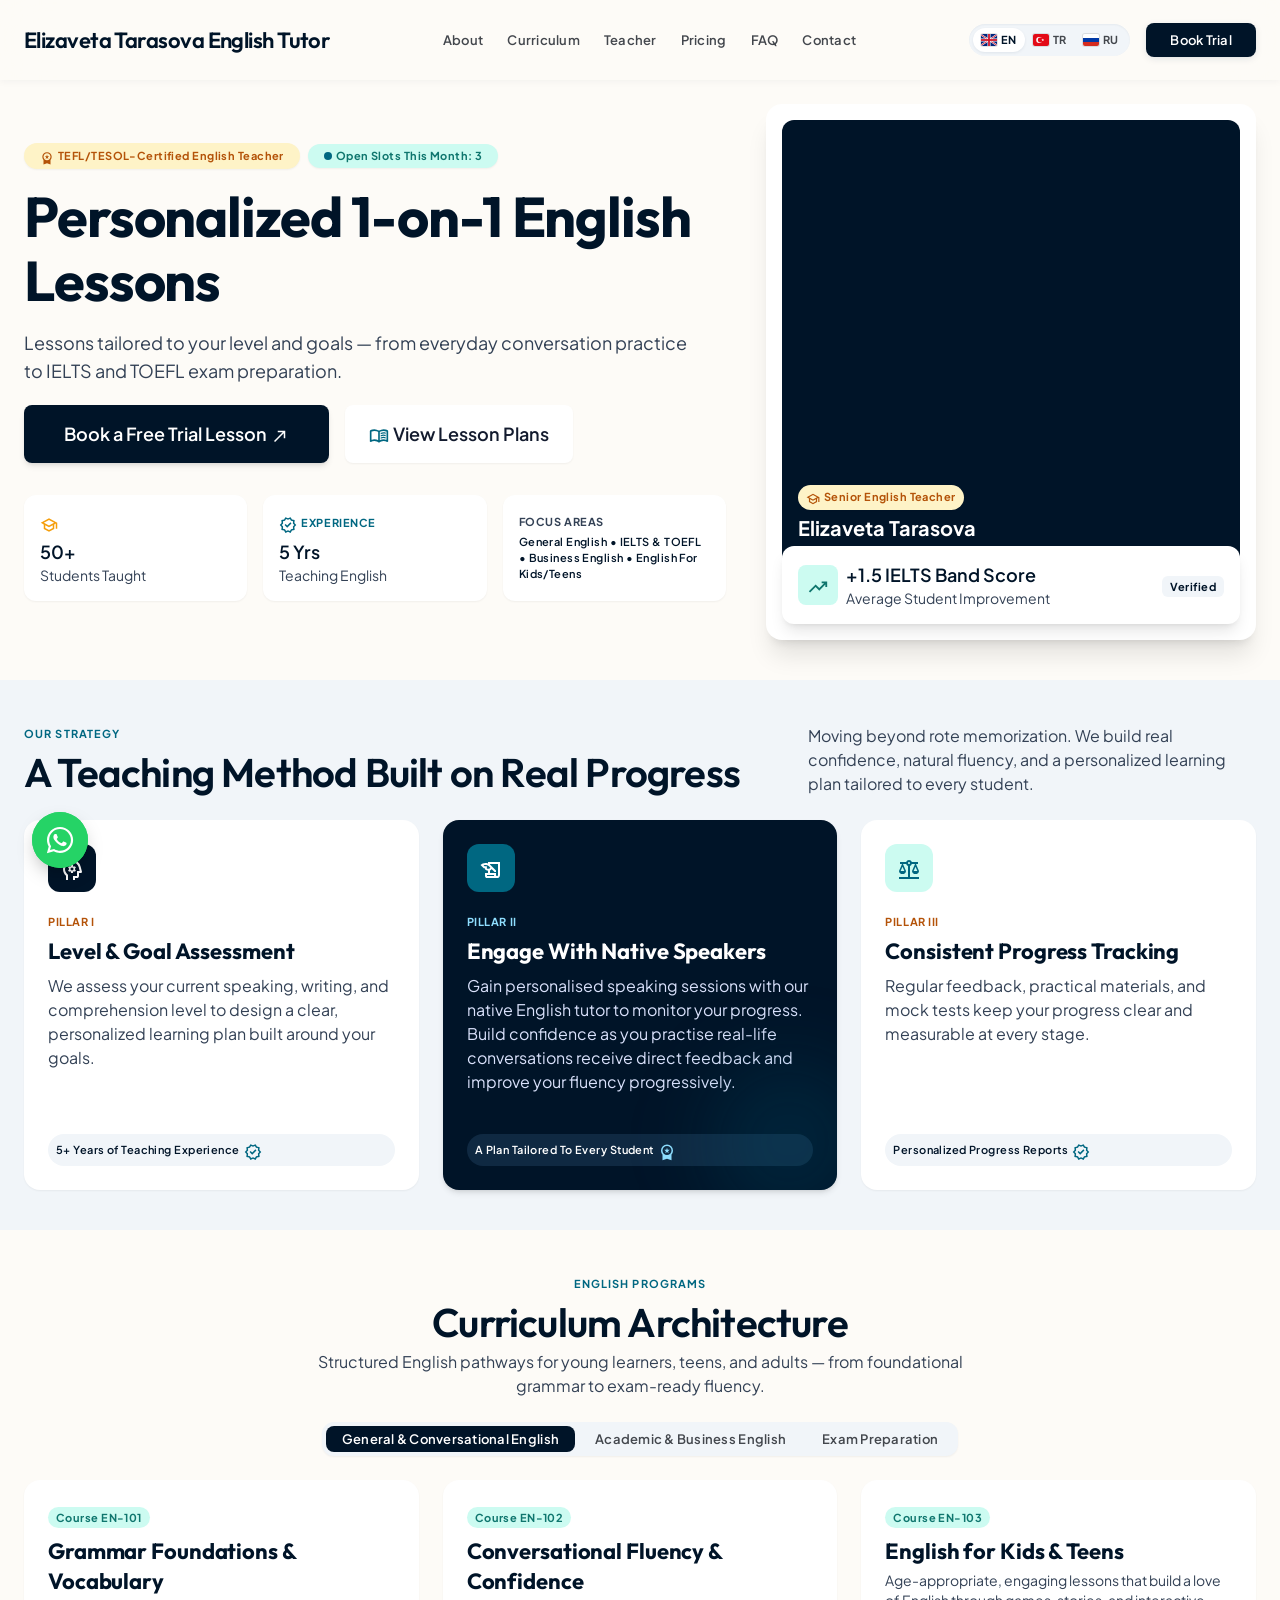
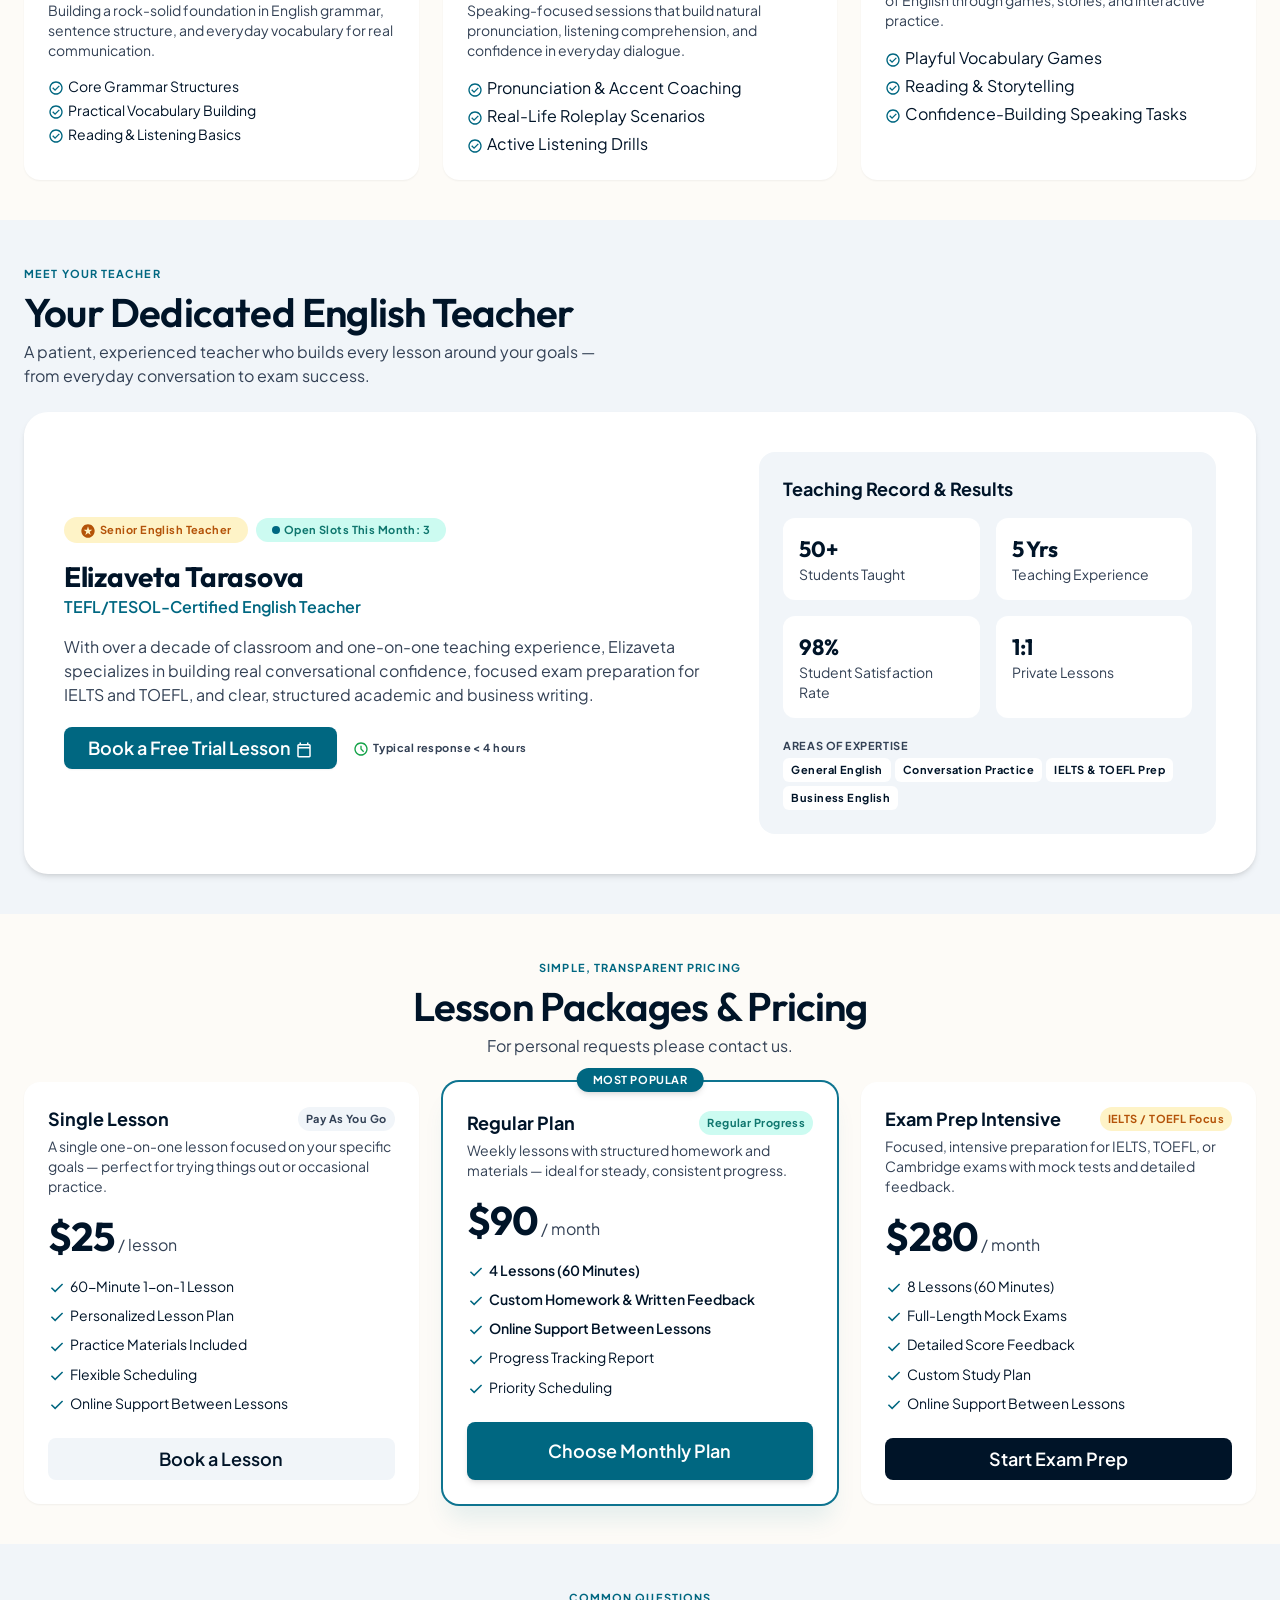
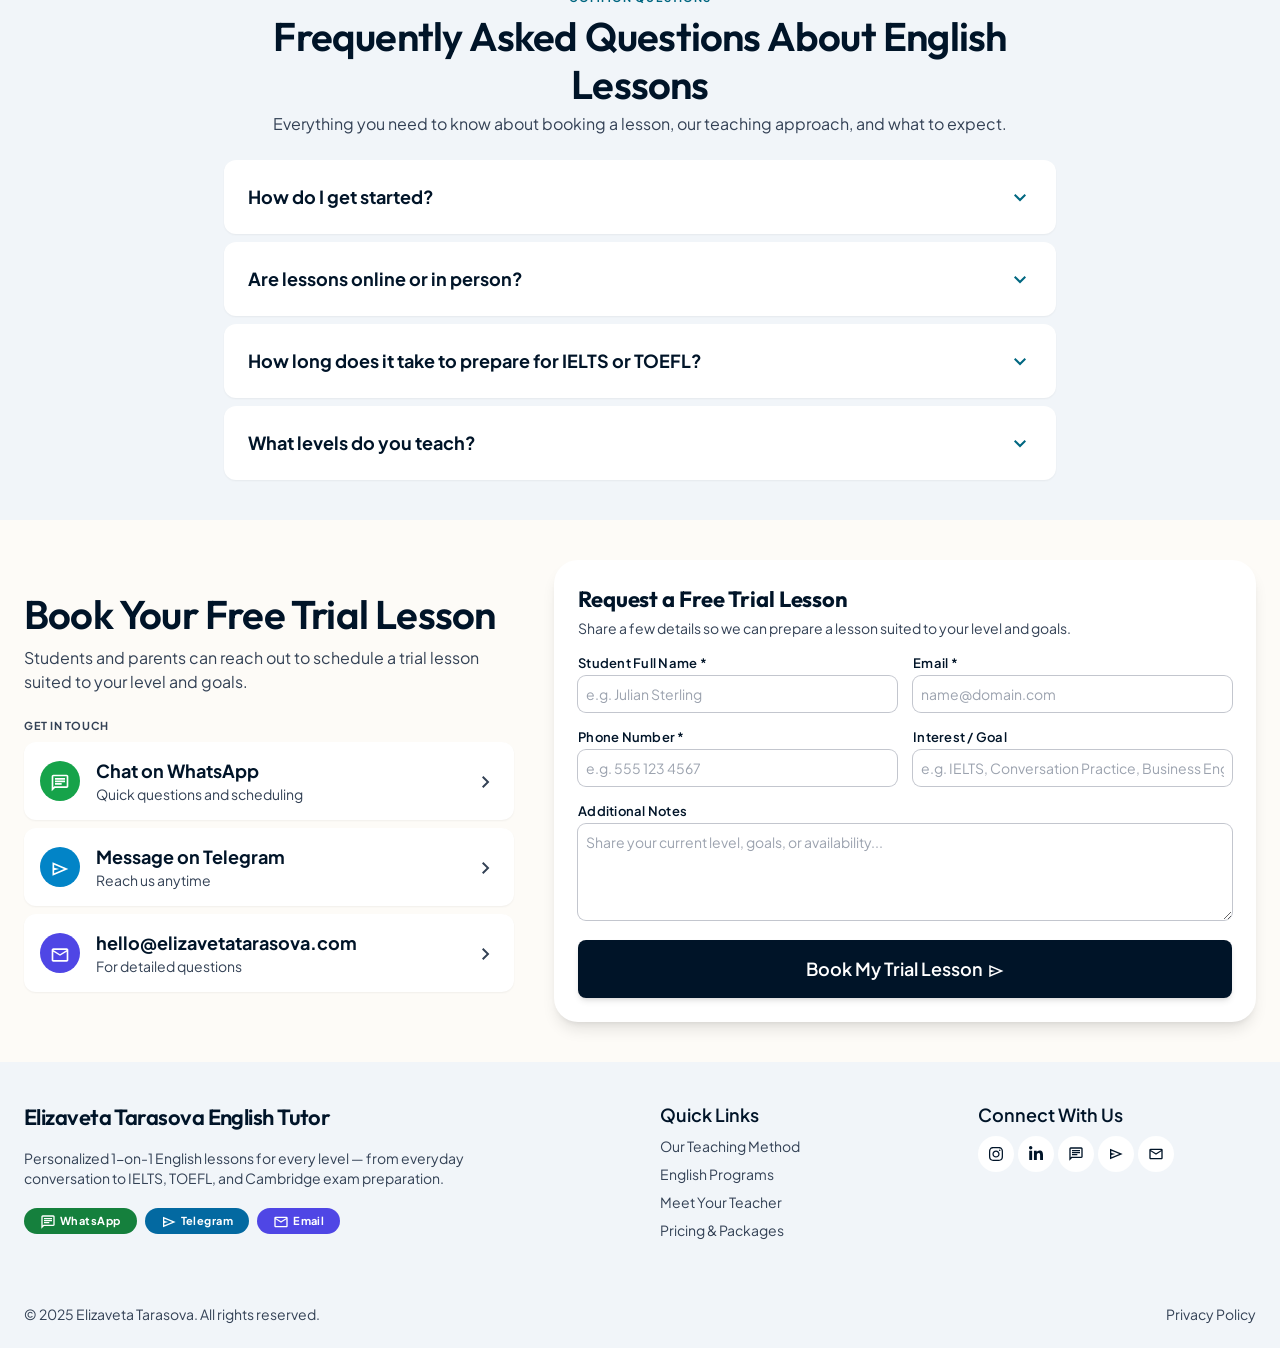
==== index.html @ 1736e738 "update version" ====
<!DOCTYPE html>
<html class="scroll-smooth" lang="en"><head><meta charset="utf-8"/><meta http-equiv="Content-Security-Policy" content="default-src 'self'; script-src 'self'; style-src 'self'; img-src 'self'; font-src 'self'; connect-src 'self' https://formspree.io; form-action 'self' https://formspree.io; base-uri 'self'; object-src 'none';"/><meta content="width=device-width, initial-scale=1.0, viewport-fit=cover" name="viewport"/><title>Elizaveta Tarasova | 1-on-1 English Tutoring, IELTS &amp; TOEFL Prep</title><meta name="description" content="Personalized English tutoring for every level with Elizaveta Tarasova: conversational fluency, academic &amp; business English, and exam preparation for IELTS, TOEFL &amp; Cambridge. Book a free trial lesson today."/><meta name="robots" content="index, follow"/><meta name="theme-color" content="#001428"/><link rel="canonical" href="https://www.elizavetatarasova.com/"/><meta property="og:type" content="website"/><meta property="og:site_name" content="Elizaveta Tarasova"/><meta property="og:title" content="Elizaveta Tarasova | 1-on-1 English Tutoring, IELTS &amp; TOEFL Prep"/><meta property="og:description" content="Personalized English tutoring for every level with Elizaveta Tarasova: conversational fluency, academic &amp; business English, and exam preparation for IELTS, TOEFL &amp; Cambridge."/><meta property="og:image" content="https://www.elizavetatarasova.com/assets/og/og-image.png"/><meta property="og:image:width" content="1200"/><meta property="og:image:height" content="630"/><meta property="og:image:alt" content="Elizaveta Tarasova — personalized 1-on-1 English tutoring and exam preparation"/><meta property="og:url" content="https://www.elizavetatarasova.com/"/><meta property="og:locale" content="en_US"/><meta property="og:locale:alternate" content="tr_TR"/><meta property="og:locale:alternate" content="ru_RU"/><meta name="twitter:card" content="summary_large_image"/><meta name="twitter:title" content="Elizaveta Tarasova | 1-on-1 English Tutoring, IELTS &amp; TOEFL Prep"/><meta name="twitter:description" content="Personalized English tutoring for every level with Elizaveta Tarasova: conversational fluency, academic &amp; business English, and exam preparation for IELTS, TOEFL &amp; Cambridge."/><meta name="twitter:image" content="https://www.elizavetatarasova.com/assets/og/og-image.png"/><link rel="icon" href="assets/favicon/favicon.svg" type="image/svg+xml"/><link rel="icon" href="assets/favicon/favicon.ico" sizes="any"/><link rel="apple-touch-icon" href="assets/favicon/apple-touch-icon.png"/><link rel="stylesheet" href="assets/css/fonts.css"/><link rel="stylesheet" href="assets/css/tailwind.css"/><link rel="stylesheet" href="assets/css/site.css?v=20260917a"/>
<script src="content-data.js?v=20260920a"></script>
<script src="site-i18n.js?v=20260920a"></script>
<script src="assets/js/site.js?v=20260920a" defer></script>
<script type="application/ld+json">
{
  "@context": "https://schema.org",
  "@type": "EducationalOrganization",
  "name": "Elizaveta Tarasova",
  "description": "Personalized 1-on-1 English tutoring for every level: conversational fluency, academic & business English, and exam preparation for IELTS, TOEFL & Cambridge with a dedicated, experienced English teacher.",
  "url": "https://www.elizavetatarasova.com/",
  "logo": "https://www.elizavetatarasova.com/assets/favicon/apple-touch-icon.png",
  "image": "https://www.elizavetatarasova.com/assets/og/og-image.png",
  "email": "hello@elizavetatarasova.com",
  "areaServed": "Worldwide",
  "availableLanguage": ["English", "Turkish", "Russian"],
  "sameAs": []
}
</script>
</head><body class="bg-canvas-parchment text-on-surface antialiased font-body-md text-body-md overflow-x-hidden"><header class="fixed top-0 inset-x-0 z-50 bg-canvas-parchment/90 backdrop-blur-xl shadow-[0_1px_8px_rgba(15,41,66,0.05)]"><div class="h-20 max-w-[1280px] mx-auto px-margin flex items-center justify-between gap-space-sm"><div class="flex items-center gap-space-sm min-w-0"><span class="font-headline-sm text-primary tracking-tight truncate header-logo-text" data-i18n="header.logo">Elizaveta Tarasova</span></div><nav class="hidden xl:flex items-center gap-space-md shrink-0" data-active-classes="bg-primary-container text-on-primary-container font-title-md text-title-md rounded-lg"><a class="font-label-md text-label-md text-on-surface-variant hover:text-on-surface transition-colors py-space-xs px-space-xs whitespace-nowrap" data-path="about" href="#about" data-i18n="header.nav.about" title="Learn about our teaching philosophy" data-i18n-title="linkTitles.navAbout">About</a><a class="font-label-md text-label-md text-on-surface-variant hover:text-on-surface transition-colors py-space-xs px-space-xs whitespace-nowrap" data-path="curriculum" href="#curriculum" data-i18n="header.nav.curriculum" title="Explore our English program tracks" data-i18n-title="linkTitles.navCurriculum">Curriculum</a><a class="font-label-md text-label-md text-on-surface-variant hover:text-on-surface transition-colors py-space-xs px-space-xs whitespace-nowrap" data-path="mentorship" href="#mentorship" data-i18n="header.nav.mentorship" title="Meet your English teacher" data-i18n-title="linkTitles.navMentorship">Teacher</a><a class="font-label-md text-label-md text-on-surface-variant hover:text-on-surface transition-colors py-space-xs px-space-xs whitespace-nowrap" data-path="pricing" href="#pricing" data-i18n="header.nav.pricing" title="View lesson pricing and packages" data-i18n-title="linkTitles.navPricing">Pricing</a><a class="font-label-md text-label-md text-on-surface-variant hover:text-on-surface transition-colors py-space-xs px-space-xs whitespace-nowrap" data-path="faq" href="#faq" data-i18n="header.nav.faq" title="Read frequently asked questions" data-i18n-title="linkTitles.navFaq">FAQ</a><a class="font-label-md text-label-md text-on-surface-variant hover:text-on-surface transition-colors py-space-xs px-space-xs whitespace-nowrap" data-path="contact" href="#contact" data-i18n="header.nav.contact" title="Get in touch and book a trial lesson" data-i18n-title="linkTitles.navContact">Contact</a></nav><div class="flex items-center gap-space-sm md:gap-space-md shrink-0"><div class="hidden sm:inline-flex items-center bg-surface-subtle p-space-xs rounded-full shadow-[inset_0_1px_2px_rgba(15,41,66,0.05)]" id="lang-pill-desktop"><button class="lang-switch-btn inline-flex items-center gap-1 px-space-sm py-space-xs rounded-full font-label-sm text-label-sm transition-colors" data-lang="en" type="button"><span aria-hidden="true" class="inline-flex w-4 h-3 rounded-[2px] overflow-hidden ring-1 ring-black/10 shrink-0"><svg viewBox="0 0 60 40" xmlns="http://www.w3.org/2000/svg" width="100%" height="100%" preserveAspectRatio="xMidYMid slice"><rect width="60" height="40" fill="#00247d"/><g stroke="#fff" stroke-width="6"><line x1="0" y1="0" x2="60" y2="40"/><line x1="60" y1="0" x2="0" y2="40"/></g><g stroke="#cf142b" stroke-width="3"><line x1="0" y1="0" x2="60" y2="40"/><line x1="60" y1="0" x2="0" y2="40"/></g><rect x="25" width="10" height="40" fill="#fff"/><rect y="15" width="60" height="10" fill="#fff"/><rect x="27" width="6" height="40" fill="#cf142b"/><rect y="17" width="60" height="6" fill="#cf142b"/></svg></span>EN</button><button class="lang-switch-btn inline-flex items-center gap-1 px-space-sm py-space-xs rounded-full font-label-sm text-label-sm transition-colors" data-lang="tr" type="button"><span aria-hidden="true" class="inline-flex w-4 h-3 rounded-[2px] overflow-hidden ring-1 ring-black/10 shrink-0"><svg viewBox="0 0 60 40" xmlns="http://www.w3.org/2000/svg" width="100%" height="100%" preserveAspectRatio="xMidYMid slice"><rect width="60" height="40" fill="#E30A17"/><circle cx="24" cy="20" r="10" fill="#fff"/><circle cx="27.2" cy="20" r="8" fill="#E30A17"/><polygon points="36,15 37.176,18.382 40.755,18.455 37.902,20.618 38.939,24.045 36,22 33.061,24.045 34.098,20.618 31.245,18.455 34.824,18.382" fill="#fff"/></svg></span>TR</button><button class="lang-switch-btn inline-flex items-center gap-1 px-space-sm py-space-xs rounded-full font-label-sm text-label-sm transition-colors" data-lang="ru" type="button"><span aria-hidden="true" class="inline-flex w-4 h-3 rounded-[2px] overflow-hidden ring-1 ring-black/10 shrink-0"><svg viewBox="0 0 60 40" xmlns="http://www.w3.org/2000/svg" width="100%" height="100%" preserveAspectRatio="xMidYMid slice"><rect width="60" height="13.33" y="0" fill="#fff"/><rect width="60" height="13.33" y="13.33" fill="#0039A6"/><rect width="60" height="13.34" y="26.66" fill="#D52B1E"/></svg></span>RU</button></div><a class="hidden md:inline-flex items-center justify-center bg-primary text-on-primary hover:bg-primary-container hover:text-on-primary font-label-md text-label-md px-space-lg py-space-sm rounded-lg transition-all shadow-[0_2px_8px_-2px_rgba(15,41,66,0.18)] whitespace-nowrap" href="#contact" data-i18n="header.bookTrial" title="Book a free trial lesson" data-i18n-title="linkTitles.bookTrial">Book Trial</a><button aria-label="Open Navigation Menu" class="xl:hidden flex items-center justify-center w-10 h-10 rounded-lg bg-surface-subtle text-primary hover:bg-surface-container-high hover:text-on-surface transition-colors shrink-0" id="mobile-menu-trigger" type="button"><span><svg fill="currentColor" class="icon-inline" xmlns="http://www.w3.org/2000/svg" height="24" viewBox="0 -960 960 960" width="24"><path d="M120-240v-80h720v80H120Zm0-200v-80h720v80H120Zm0-200v-80h720v80H120Z"/></svg></span></button></div></div></header><div class="fixed inset-0 z-50 hidden bg-primary-container/40 backdrop-blur-md transition-opacity" id="mobile-drawer"><div class="fixed top-0 right-0 h-full w-80 max-w-[85vw] bg-surface-card p-space-lg flex flex-col justify-between shadow-[0_24px_48px_-12px_rgba(15,41,66,0.25)] overflow-y-auto"><div class="flex flex-col gap-space-lg"><div class="flex items-center justify-between pb-space-md gap-space-sm"><div class="flex items-center gap-space-xs min-w-0"><span class="font-title-md text-primary truncate drawer-logo-text" data-i18n="header.logo">Elizaveta Tarasova</span></div><button aria-label="Close Menu" class="p-space-xs rounded-lg text-on-surface-variant hover:bg-surface-subtle hover:text-on-surface shrink-0" id="mobile-menu-close" type="button"><span><svg fill="currentColor" class="icon-inline" xmlns="http://www.w3.org/2000/svg" height="24" viewBox="0 -960 960 960" width="24"><path d="m256-200-56-56 224-224-224-224 56-56 224 224 224-224 56 56-224 224 224 224-56 56-224-224-224 224Z"/></svg></span></button></div><div class="flex items-center justify-center bg-surface-subtle p-space-xs rounded-full gap-space-xs" id="lang-pill-mobile"><button class="lang-switch-btn flex-1 inline-flex items-center justify-center gap-1 py-space-xs rounded-full font-label-sm text-label-sm text-center transition-colors" data-lang="en" type="button">English</button><button class="lang-switch-btn flex-1 inline-flex items-center justify-center gap-1 py-space-xs rounded-full font-label-sm text-label-sm text-center transition-colors" data-lang="tr" type="button">Türkçe</button><button class="lang-switch-btn flex-1 inline-flex items-center justify-center gap-1 py-space-xs rounded-full font-label-sm text-label-sm text-center transition-colors" data-lang="ru" type="button">Русский</button></div><nav class="flex flex-col gap-space-xs mt-space-md" data-active-classes="bg-primary-container text-on-primary-container font-title-md text-title-md rounded-lg"><a class="font-label-md text-label-md text-on-surface-variant hover:bg-surface-subtle hover:text-on-surface px-space-md py-space-sm rounded-lg transition-colors" data-path="about" href="#about" data-i18n="header.nav.about" title="Learn about our teaching philosophy" data-i18n-title="linkTitles.navAbout">About</a><a class="font-label-md text-label-md text-on-surface-variant hover:bg-surface-subtle hover:text-on-surface px-space-md py-space-sm rounded-lg transition-colors" data-path="curriculum" href="#curriculum" data-i18n="header.nav.curriculum" title="Explore our English program tracks" data-i18n-title="linkTitles.navCurriculum">Curriculum</a><a class="font-label-md text-label-md text-on-surface-variant hover:bg-surface-subtle hover:text-on-surface px-space-md py-space-sm rounded-lg transition-colors" data-path="mentorship" href="#mentorship" data-i18n="header.nav.mentorship" title="Meet your English teacher" data-i18n-title="linkTitles.navMentorship">Teacher</a><a class="font-label-md text-label-md text-on-surface-variant hover:bg-surface-subtle hover:text-on-surface px-space-md py-space-sm rounded-lg transition-colors" data-path="pricing" href="#pricing" data-i18n="header.nav.pricing" title="View lesson pricing and packages" data-i18n-title="linkTitles.navPricing">Pricing</a><a class="font-label-md text-label-md text-on-surface-variant hover:bg-surface-subtle hover:text-on-surface px-space-md py-space-sm rounded-lg transition-colors" data-path="faq" href="#faq" data-i18n="header.nav.faq" title="Read frequently asked questions" data-i18n-title="linkTitles.navFaq">FAQ</a><a class="font-label-md text-label-md text-on-surface-variant hover:bg-surface-subtle hover:text-on-surface px-space-md py-space-sm rounded-lg transition-colors" data-path="contact" href="#contact" data-i18n="header.nav.contact" title="Get in touch and book a trial lesson" data-i18n-title="linkTitles.navContact">Contact</a></nav></div><div class="flex flex-col gap-space-md pt-space-lg"><a class="w-full flex items-center justify-center text-center bg-primary text-on-primary hover:bg-primary-container font-label-md text-label-md py-space-md rounded-lg shadow-[0_4px_12px_rgba(15,41,66,0.15)] transition-all" href="#contact" data-i18n="mobile.ctaButton" title="Book a free trial lesson" data-i18n-title="linkTitles.bookTrial">Book a Free Trial Lesson</a><div class="flex items-center justify-center gap-space-md text-on-surface-variant font-label-sm text-label-sm text-center"><span class="flex items-center gap-space-xs"><span class="text-[16px] text-sage-accent-light shrink-0"><svg fill="currentColor" class="icon-inline" xmlns="http://www.w3.org/2000/svg" height="16" viewBox="0 -960 960 960" width="16"><path d="m344-60-76-128-144-32 14-148-98-112 98-112-14-148 144-32 76-128 136 58 136-58 76 128 144 32-14 148 98 112-98 112 14 148-144 32-76 128-136-58-136 58Zm34-102 102-44 104 44 56-96 110-26-10-112 74-84-74-86 10-112-110-24-58-96-102 44-104-44-56 96-110 24 10 112-74 86 74 84-10 114 110 24 58 96Zm102-318Zm-42 142 226-226-56-58-170 170-86-84-56 56 142 142Z"/></svg></span><span data-i18n="mobile.trustBadge">CELTA-Certified English Teacher</span></span></div></div></div></div><main class="w-full pt-20 bg-canvas-parchment"><div class="flex flex-col w-full">
<!-- SECTION 1: HERO (#hero) -->
<section class="relative w-full pt-space-lg pb-space-xl overflow-hidden bg-canvas-parchment" id="hero">
<div class="max-w-[1280px] mx-auto px-margin">
<div class="grid grid-cols-1 lg:grid-cols-12 gap-space-xl items-center">
<div class="lg:col-span-7 flex flex-col gap-space-md min-w-0">
<div class="flex flex-wrap items-center gap-space-sm">
<span class="inline-flex items-center gap-space-xs bg-amber-tint-surface text-amber-tint-text font-label-sm text-label-sm px-space-md py-space-xs rounded-full shadow-sm max-w-full">
<span class="text-[14px] shrink-0"><svg fill="currentColor" class="icon-inline" xmlns="http://www.w3.org/2000/svg" height="14" viewBox="0 -960 960 960" width="14"><path d="m387-412 35-114-92-74h114l36-112 36 112h114l-93 74 35 114-92-71-93 71ZM240-40v-309q-38-42-59-96t-21-115q0-134 93-227t227-93q134 0 227 93t93 227q0 61-21 115t-59 96v309l-240-80-240 80Zm410-350q70-70 70-170t-70-170q-70-70-170-70t-170 70q-70 70-70 170t70 170q70 70 170 70t170-70Z"/></svg></span>
<span data-i18n="hero.badge1">CELTA-Certified English Teacher</span>
</span>
<span class="inline-flex items-center gap-space-xs bg-teal-tint-surface text-teal-tint-text font-label-sm text-label-sm px-space-md py-space-xs rounded-full shadow-sm max-w-full">
<span class="w-2 h-2 rounded-full bg-secondary animate-pulse shrink-0"></span>
<span data-i18n="hero.badge2">Open Slots This Month: 3</span>
</span>
</div>
<h1 class="font-display-hero text-display-hero-mobile md:text-display-hero text-primary tracking-tight font-bold" data-i18n="hero.title">
Personalized 1-on-1 English Lessons
</h1>
<p class="font-body-lg text-body-lg text-text-slate-muted max-w-2xl" data-i18n="hero.subtitle">
Lessons tailored to your level and goals — from everyday conversation practice to IELTS and TOEFL exam preparation.
</p>
<div class="flex flex-wrap items-center gap-space-md pt-space-xs">
<a class="inline-flex items-center justify-center gap-space-xs bg-primary text-on-primary hover:bg-primary-container px-space-xl py-space-md rounded-lg font-title-md text-title-md shadow-md transition-all" href="#contact">
<span title="Book a free trial lesson" data-i18n-title="linkTitles.heroCtaPrimary" data-i18n="hero.ctaPrimary">Book a Free Trial Lesson</span>
<span class="text-[18px] shrink-0"><svg fill="currentColor" class="icon-inline" xmlns="http://www.w3.org/2000/svg" height="18" viewBox="0 -960 960 960" width="18"><path d="m216-160-56-56 464-464H360v-80h400v400h-80v-264L216-160Z"/></svg></span>
</a>
<a class="inline-flex items-center justify-center gap-space-xs bg-surface-card text-on-surface hover:bg-surface-subtle px-space-lg py-space-md rounded-lg font-title-md text-title-md shadow-sm transition-all" href="#curriculum">
<span class="text-secondary text-[20px] shrink-0"><svg fill="currentColor" class="icon-inline" xmlns="http://www.w3.org/2000/svg" height="20" viewBox="0 -960 960 960" width="20"><path d="M560-564v-68q33-14 67.5-21t72.5-7q26 0 51 4t49 10v64q-24-9-48.5-13.5T700-600q-38 0-73 9.5T560-564Zm0 220v-68q33-14 67.5-21t72.5-7q26 0 51 4t49 10v64q-24-9-48.5-13.5T700-380q-38 0-73 9t-67 27Zm0-110v-68q33-14 67.5-21t72.5-7q26 0 51 4t49 10v64q-24-9-48.5-13.5T700-490q-38 0-73 9.5T560-454ZM260-320q47 0 91.5 10.5T440-278v-394q-41-24-87-36t-93-12q-36 0-71.5 7T120-692v396q35-12 69.5-18t70.5-6Zm260 42q44-21 88.5-31.5T700-320q36 0 70.5 6t69.5 18v-396q-33-14-68.5-21t-71.5-7q-47 0-93 12t-87 36v394Zm-40 118q-48-38-104-59t-116-21q-42 0-82.5 11T100-198q-21 11-40.5-1T40-234v-482q0-11 5.5-21T62-752q46-24 96-36t102-12q58 0 113.5 15T480-740q51-30 106.5-45T700-800q52 0 102 12t96 36q11 5 16.5 15t5.5 21v482q0 23-19.5 35t-40.5 1q-37-20-77.5-31T700-240q-60 0-116 21t-104 59ZM280-494Z"/></svg></span>
<span title="Explore our English programs" data-i18n-title="linkTitles.heroCtaSecondary" data-i18n="hero.ctaSecondary">View Lesson Plans</span>
</a>
</div>
<div class="pt-space-md hero-stats-grid">
<div class="bg-surface-card p-space-md rounded-xl shadow-sm min-w-0">
<div class="flex items-center gap-space-xs text-amber-highlight">
<span class="text-[18px]"><svg fill="currentColor" class="icon-inline" xmlns="http://www.w3.org/2000/svg" height="18" viewBox="0 -960 960 960" width="18"><path d="M480-120 200-272v-240L40-600l440-240 440 240v320h-80v-276l-80 44v240L480-120Zm0-332 274-148-274-148-274 148 274 148Zm0 241 200-108v-151L480-360 280-470v151l200 108Zm0-241Zm0 90Zm0 0Z"/></svg></span>
</div>
<p class="font-title-md text-title-md text-primary mt-space-xs" data-i18n="hero.stat1Value">140+</p>
<p class="font-body-sm text-body-sm text-text-slate-muted" data-i18n="hero.stat1Label">Students Taught</p>
</div>
<div class="bg-surface-card p-space-md rounded-xl shadow-sm min-w-0">
<div class="flex items-center gap-space-xs text-secondary">
<span class="text-[18px] shrink-0"><svg fill="currentColor" class="icon-inline" xmlns="http://www.w3.org/2000/svg" height="18" viewBox="0 -960 960 960" width="18"><path d="m344-60-76-128-144-32 14-148-98-112 98-112-14-148 144-32 76-128 136 58 136-58 76 128 144 32-14 148 98 112-98 112 14 148-144 32-76 128-136-58-136 58Zm34-102 102-44 104 44 56-96 110-26-10-112 74-84-74-86 10-112-110-24-58-96-102 44-104-44-56 96-110 24 10 112-74 86 74 84-10 114 110 24 58 96Zm102-318Zm-42 142 226-226-56-58-170 170-86-84-56 56 142 142Z"/></svg></span>
<span class="font-label-sm text-label-sm font-bold uppercase tracking-wider" data-i18n="hero.stat2Tag">Experience</span>
</div>
<p class="font-title-md text-title-md text-primary mt-space-xs" data-i18n="hero.stat2Value">12 Yrs</p>
<p class="font-body-sm text-body-sm text-text-slate-muted" data-i18n="hero.stat2Label">Teaching English</p>
</div>
<div class="hero-stat-wide bg-surface-card p-space-md rounded-xl shadow-sm flex flex-col justify-center min-w-0">
<p class="font-label-sm text-label-sm uppercase tracking-wider text-text-slate-muted" data-i18n="hero.stat3Label">Focus Areas</p>
<div class="flex flex-wrap gap-space-xs mt-space-xs">
<span class="font-label-sm text-label-sm text-primary font-semibold" data-i18n="hero.stat3Value">General English • IELTS &amp; TOEFL • Business English</span>
</div>
</div>
</div>
</div>
<div class="lg:col-span-5 relative min-w-0">
<div class="absolute -inset-4 bg-secondary/10 rounded-3xl blur-2xl -z-10"></div>
<div class="relative bg-surface-card rounded-2xl p-space-md shadow-xl">
<div class="relative w-full aspect-square rounded-xl overflow-hidden bg-primary">
<img alt="Private English tutor guiding a student through a one-on-one lesson" data-i18n-alt="hero.imgAlt" class="w-full h-full object-cover" width="512" height="512" loading="eager" fetchpriority="high" decoding="async" src="assets/images/hero-teacher.jpg"/>
<div class="absolute inset-0 bg-gradient-to-t from-primary/85 via-transparent to-transparent"></div>
<div class="absolute bottom-space-md left-space-md right-space-md text-on-primary">
<div class="inline-flex items-center gap-space-xs bg-amber-tint-surface text-amber-tint-text font-label-sm text-label-sm px-space-sm py-space-xs rounded-full mb-space-xs shadow-sm max-w-full">
<span class="text-[14px] shrink-0"><svg fill="currentColor" class="icon-inline" xmlns="http://www.w3.org/2000/svg" height="14" viewBox="0 -960 960 960" width="14"><path d="M480-120 200-272v-240L40-600l440-240 440 240v320h-80v-276l-80 44v240L480-120Zm0-332 274-148-274-148-274 148 274 148Zm0 241 200-108v-151L480-360 280-470v151l200 108Zm0-241Zm0 90Zm0 0Z"/></svg></span>
<span data-i18n="hero.mentorBadge">Senior English Teacher</span>
</div>
<p class="font-title-lg text-title-lg font-bold text-on-primary" data-i18n="hero.mentorName">Elizaveta Tarasova</p>
<p class="font-body-sm text-body-sm text-surface-container-highest" data-i18n="hero.mentorSubtitle">CELTA &amp; IELTS-Certified English Teacher</p>
</div>
</div>
<div class="-mt-8 relative z-10 bg-surface-card rounded-xl p-space-md shadow-lg flex flex-wrap items-center justify-between gap-space-md">
<div class="flex items-center gap-space-sm min-w-0">
<div class="w-10 h-10 rounded-lg bg-teal-tint-surface text-teal-tint-text flex items-center justify-center shrink-0">
<span class="text-[22px]"><svg fill="currentColor" class="icon-inline" xmlns="http://www.w3.org/2000/svg" height="22" viewBox="0 -960 960 960" width="22"><path d="m136-240-56-56 296-298 160 160 208-206H640v-80h240v240h-80v-104L536-320 376-480 136-240Z"/></svg></span>
</div>
<div class="min-w-0">
<p class="font-title-md text-title-md text-primary" data-i18n="hero.diagStat">+1.5 IELTS Band Score</p>
<p class="font-body-sm text-body-sm text-text-slate-muted" data-i18n="hero.diagLabel">Average Student Improvement</p>
</div>
</div>
<div class="text-right shrink-0">
<span class="font-label-sm text-label-sm px-space-sm py-space-xs bg-surface-subtle text-primary font-bold rounded-md" data-i18n="hero.verifiedTag">Verified</span>
</div>
</div>
</div>
</div>
</div>
</div>
</section>
<!-- SECTION 2: ABOUT & METHODOLOGY (#about) -->
<section class="w-full py-space-xl bg-surface-subtle" id="about">
<div class="max-w-[1280px] mx-auto px-margin">
<div class="flex flex-col md:flex-row md:items-end justify-between gap-space-md pb-space-lg">
<div class="min-w-0">
<span class="font-label-sm text-label-sm uppercase tracking-widest text-secondary font-bold" data-i18n="about.overline">The Tarasova Method</span>
<h2 class="font-headline-lg text-headline-lg-mobile md:text-headline-lg text-primary mt-space-xs font-bold" data-i18n="about.title">
A Teaching Method Built on Real Progress
</h2>
</div>
<p class="font-body-md text-body-md text-text-slate-muted max-w-md" data-i18n="about.subtitle">
Moving beyond rote memorization. We build real confidence, natural fluency, and a personalized learning plan tailored to every student.
</p>
</div>
<div class="grid grid-cols-1 md:grid-cols-3 gap-space-lg">
<div class="bg-surface-card rounded-2xl p-space-lg shadow-sm hover:shadow-md flex flex-col justify-between">
<div>
<div class="w-12 h-12 rounded-xl bg-primary text-on-primary flex items-center justify-center mb-space-md">
<span class="text-[24px]"><svg fill="currentColor" class="icon-inline" xmlns="http://www.w3.org/2000/svg" height="24" viewBox="0 -960 960 960" width="24"><path d="M240-80v-172q-57-52-88.5-121.5T120-520q0-150 105-255t255-105q125 0 221.5 73.5T827-615l52 205q5 19-7 34.5T840-360h-80v120q0 33-23.5 56.5T680-160h-80v80h-80v-160h160v-200h108l-38-155q-23-91-98-148t-172-57q-116 0-198 81t-82 197q0 60 24.5 114t69.5 96l26 24v208h-80Zm254-360Zm-54 80h80l6-50q8-3 14.5-7t11.5-9l46 20 40-68-40-30q2-8 2-16t-2-16l40-30-40-68-46 20q-5-5-11.5-9t-14.5-7l-6-50h-80l-6 50q-8 3-14.5 7t-11.5 9l-46-20-40 68 40 30q-2 8-2 16t2 16l-40 30 40 68 46-20q5 5 11.5 9t14.5 7l6 50Zm-2.5-117.5Q420-495 420-520t17.5-42.5Q455-580 480-580t42.5 17.5Q540-545 540-520t-17.5 42.5Q505-460 480-460t-42.5-17.5Z"/></svg></span>
</div>
<span class="font-label-sm text-label-sm text-amber-tint-text uppercase tracking-wider font-bold" data-i18n="about.pillar1.label">Pillar I</span>
<h3 class="font-headline-sm text-headline-sm text-primary mt-space-xs font-bold" data-i18n="about.pillar1.title">Level &amp; Goal Assessment</h3>
<p class="font-body-md text-body-md text-text-slate-muted mt-space-sm" data-i18n="about.pillar1.desc">
We assess your current speaking, writing, and comprehension level to design a clear, personalized learning plan built around your goals.
</p>
</div>
<div class="pt-space-lg mt-space-md">
<div class="w-fit max-w-full bg-surface-subtle px-space-sm py-space-xs rounded-full flex items-center gap-space-xs">
<span class="font-label-sm text-label-sm text-primary font-semibold" data-i18n="about.pillar1.footer">10+ Years of Teaching Experience</span>
<span class="text-secondary text-[18px] shrink-0"><svg fill="currentColor" class="icon-inline" xmlns="http://www.w3.org/2000/svg" height="18" viewBox="0 -960 960 960" width="18"><path d="m344-60-76-128-144-32 14-148-98-112 98-112-14-148 144-32 76-128 136 58 136-58 76 128 144 32-14 148 98 112-98 112 14 148-144 32-76 128-136-58-136 58Zm34-102 102-44 104 44 56-96 110-26-10-112 74-84-74-86 10-112-110-24-58-96-102 44-104-44-56 96-110 24 10 112-74 86 74 84-10 114 110 24 58 96Zm102-318Zm-42 142 226-226-56-58-170 170-86-84-56 56 142 142Z"/></svg></span>
</div>
</div>
</div>
<div class="bg-primary text-on-primary rounded-2xl p-space-lg shadow-md flex flex-col justify-between relative overflow-hidden">
<div class="absolute -right-8 -bottom-8 w-40 h-40 bg-secondary/20 rounded-full blur-2xl"></div>
<div>
<div class="w-12 h-12 rounded-xl bg-secondary text-on-primary flex items-center justify-center mb-space-md">
<span class="text-[24px]"><svg fill="currentColor" class="icon-inline" xmlns="http://www.w3.org/2000/svg" height="24" viewBox="0 -960 960 960" width="24"><path d="M320-160q-33 0-56.5-23.5T240-240v-120h120v-90q-35-2-66.5-15.5T236-506v-44h-46L60-680q36-46 89-65t107-19q27 0 52.5 4t51.5 15v-55h480v520q0 50-35 85t-85 35H320Zm120-200h240v80q0 17 11.5 28.5T720-240q17 0 28.5-11.5T760-280v-440H440v24l240 240v56h-56L510-514l-8 8q-14 14-29.5 25T440-464v104ZM224-630h92v86q12 8 25 11t27 3q23 0 41.5-7t36.5-25l8-8-56-56q-29-29-65-43.5T256-684q-20 0-38 3t-36 9l42 42Zm376 350H320v40h286q-3-9-4.5-19t-1.5-21Zm-280 40v-40 40Z"/></svg></span>
</div>
<span class="font-label-sm text-label-sm text-secondary-container uppercase tracking-wider font-bold" data-i18n="about.pillar2.label">Pillar II</span>
<h3 class="font-headline-sm text-headline-sm text-on-primary mt-space-xs font-bold" data-i18n="about.pillar2.title">Personalized 1-on-1 Lessons</h3>
<p class="font-body-md text-body-md text-surface-container-highest mt-space-sm" data-i18n="about.pillar2.desc">
Every lesson is tailored to you — whether it's conversation practice, exam preparation, or academic and business writing.
</p>
</div>
<div class="pt-space-lg mt-space-md">
<div class="w-fit max-w-full bg-primary-container px-space-sm py-space-xs rounded-full flex items-center gap-space-xs">
<span class="font-label-sm text-label-sm text-on-primary font-semibold" data-i18n="about.pillar2.footer">98% Student Satisfaction</span>
<span class="text-secondary-container text-[18px] shrink-0"><svg fill="currentColor" class="icon-inline" xmlns="http://www.w3.org/2000/svg" height="18" viewBox="0 -960 960 960" width="18"><path d="m387-412 35-114-92-74h114l36-112 36 112h114l-93 74 35 114-92-71-93 71ZM240-40v-309q-38-42-59-96t-21-115q0-134 93-227t227-93q134 0 227 93t93 227q0 61-21 115t-59 96v309l-240-80-240 80Zm410-350q70-70 70-170t-70-170q-70-70-170-70t-170 70q-70 70-70 170t70 170q70 70 170 70t170-70Z"/></svg></span>
</div>
</div>
</div>
<div class="bg-surface-card rounded-2xl p-space-lg shadow-sm hover:shadow-md flex flex-col justify-between">
<div>
<div class="w-12 h-12 rounded-xl bg-teal-tint-surface text-secondary flex items-center justify-center mb-space-md">
<span class="text-[24px]"><svg fill="currentColor" class="icon-inline" xmlns="http://www.w3.org/2000/svg" height="24" viewBox="0 -960 960 960" width="24"><path d="M80-120v-80h360v-447q-26-9-45-28t-28-45H240l120 280q0 50-41 85t-99 35q-58 0-99-35t-41-85l120-280h-80v-80h247q12-35 43-57.5t70-22.5q39 0 70 22.5t43 57.5h247v80h-80l120 280q0 50-41 85t-99 35q-58 0-99-35t-41-85l120-280H593q-9 26-28 45t-45 28v447h360v80H80Zm585-320h150l-75-174-75 174Zm-520 0h150l-75-174-75 174Zm335-280q17 0 28.5-11.5T520-760q0-17-11.5-28.5T480-800q-17 0-28.5 11.5T440-760q0 17 11.5 28.5T480-720Z"/></svg></span>
</div>
<span class="font-label-sm text-label-sm text-amber-tint-text uppercase tracking-wider font-bold" data-i18n="about.pillar3.label">Pillar III</span>
<h3 class="font-headline-sm text-headline-sm text-primary mt-space-xs font-bold" data-i18n="about.pillar3.title">Consistent Progress Tracking</h3>
<p class="font-body-md text-body-md text-text-slate-muted mt-space-sm" data-i18n="about.pillar3.desc">
Regular feedback, practical materials, and mock tests keep your progress clear and measurable at every stage.
</p>
</div>
<div class="pt-space-lg mt-space-md">
<div class="w-fit max-w-full bg-surface-subtle px-space-sm py-space-xs rounded-full flex items-center gap-space-xs">
<span class="font-label-sm text-label-sm text-primary font-semibold" data-i18n="about.pillar3.footer">Personalized Progress Reports</span>
<span class="text-secondary text-[18px] shrink-0"><svg fill="currentColor" class="icon-inline" xmlns="http://www.w3.org/2000/svg" height="18" viewBox="0 -960 960 960" width="18"><path d="m344-60-76-128-144-32 14-148-98-112 98-112-14-148 144-32 76-128 136 58 136-58 76 128 144 32-14 148 98 112-98 112 14 148-144 32-76 128-136-58-136 58Zm34-102 102-44 104 44 56-96 110-26-10-112 74-84-74-86 10-112-110-24-58-96-102 44-104-44-56 96-110 24 10 112-74 86 74 84-10 114 110 24 58 96Zm102-318Zm-42 142 226-226-56-58-170 170-86-84-56 56 142 142Z"/></svg></span>
</div>
</div>
</div>
</div>
</div>
</section>
<!-- SECTION 3: CURRICULUM & DISCIPLINES (#curriculum) -->
<section class="w-full py-space-xl bg-canvas-parchment" id="curriculum">
<div class="max-w-[1280px] mx-auto px-margin">
<div class="text-center max-w-2xl mx-auto pb-space-lg">
<span class="font-label-sm text-label-sm uppercase tracking-widest text-secondary font-bold" data-i18n="curriculum.overline">English Programs</span>
<h2 class="font-headline-lg text-headline-lg-mobile md:text-headline-lg text-primary mt-space-xs font-bold" data-i18n="curriculum.title">
Curriculum Architecture
</h2>
<p class="font-body-md text-body-md text-text-slate-muted mt-space-xs" data-i18n="curriculum.subtitle">
Structured English pathways for young learners, teens, and adults — from foundational grammar to exam-ready fluency.
</p>
</div>
<div class="flex justify-center mb-space-lg">
<div class="flex flex-wrap justify-center p-space-xs bg-surface-subtle rounded-xl shadow-sm gap-space-xs" id="curriculum-tabs">
<button class="curriculum-tab-btn px-space-md py-space-xs rounded-lg font-label-md text-label-md bg-primary text-on-primary transition-all" data-tab="stem" type="button" data-i18n="curriculum.tabs.stem">
General &amp; Conversational English
</button>
<button class="curriculum-tab-btn px-space-md py-space-xs rounded-lg font-label-md text-label-md text-on-surface-variant hover:text-on-surface transition-all" data-tab="humanities" type="button" data-i18n="curriculum.tabs.humanities">
Academic &amp; Business English
</button>
<button class="curriculum-tab-btn px-space-md py-space-xs rounded-lg font-label-md text-label-md text-on-surface-variant hover:text-on-surface transition-all" data-tab="testing" type="button" data-i18n="curriculum.tabs.testing">
Exam Preparation
</button>
</div>
</div>
<div id="curriculum-content">
<div class="curriculum-panel grid grid-cols-1 md:grid-cols-3 gap-space-lg" id="tab-stem">
<div class="bg-surface-card rounded-2xl p-space-lg shadow-sm min-w-0">
<span class="font-label-sm text-label-sm bg-teal-tint-surface text-teal-tint-text px-space-sm py-space-xs rounded-full" data-i18n="curriculum.stem.0.code">Course EN-101</span>
<h3 class="font-headline-sm text-headline-sm text-primary mt-space-sm font-bold" data-i18n="curriculum.stem.0.title">Grammar Foundations &amp; Vocabulary</h3>
<p class="font-body-sm text-body-sm text-text-slate-muted mt-space-xs" data-i18n="curriculum.stem.0.desc">Building a rock-solid foundation in English grammar, sentence structure, and everyday vocabulary for real communication.</p>
<ul class="mt-space-md space-y-space-xs font-body-sm text-body-sm text-primary">
<li class="flex items-start gap-space-xs"><span class="text-secondary text-[16px] shrink-0"><svg fill="currentColor" class="icon-inline" xmlns="http://www.w3.org/2000/svg" height="16" viewBox="0 -960 960 960" width="16"><path d="m424-296 282-282-56-56-226 226-114-114-56 56 170 170Zm56 216q-83 0-156-31.5T197-197q-54-54-85.5-127T80-480q0-83 31.5-156T197-763q54-54 127-85.5T480-880q83 0 156 31.5T763-763q54 54 85.5 127T880-480q0 83-31.5 156T763-197q-54 54-127 85.5T480-80Zm0-80q134 0 227-93t93-227q0-134-93-227t-227-93q-134 0-227 93t-93 227q0 134 93 227t227 93Zm0-320Z"/></svg></span><span data-i18n="curriculum.stem.0.bullets.0">Core Grammar Structures</span></li>
<li class="flex items-start gap-space-xs"><span class="text-secondary text-[16px] shrink-0"><svg fill="currentColor" class="icon-inline" xmlns="http://www.w3.org/2000/svg" height="16" viewBox="0 -960 960 960" width="16"><path d="m424-296 282-282-56-56-226 226-114-114-56 56 170 170Zm56 216q-83 0-156-31.5T197-197q-54-54-85.5-127T80-480q0-83 31.5-156T197-763q54-54 127-85.5T480-880q83 0 156 31.5T763-763q54 54 85.5 127T880-480q0 83-31.5 156T763-197q-54 54-127 85.5T480-80Zm0-80q134 0 227-93t93-227q0-134-93-227t-227-93q-134 0-227 93t-93 227q0 134 93 227t227 93Zm0-320Z"/></svg></span><span data-i18n="curriculum.stem.0.bullets.1">Practical Vocabulary Building</span></li>
<li class="flex items-start gap-space-xs"><span class="text-secondary text-[16px] shrink-0"><svg fill="currentColor" class="icon-inline" xmlns="http://www.w3.org/2000/svg" height="16" viewBox="0 -960 960 960" width="16"><path d="m424-296 282-282-56-56-226 226-114-114-56 56 170 170Zm56 216q-83 0-156-31.5T197-197q-54-54-85.5-127T80-480q0-83 31.5-156T197-763q54-54 127-85.5T480-880q83 0 156 31.5T763-763q54 54 85.5 127T880-480q0 83-31.5 156T763-197q-54 54-127 85.5T480-80Zm0-80q134 0 227-93t93-227q0-134-93-227t-227-93q-134 0-227 93t-93 227q0 134 93 227t227 93Zm0-320Z"/></svg></span><span data-i18n="curriculum.stem.0.bullets.2">Reading &amp; Listening Basics</span></li>
</ul>
</div>
<div class="bg-surface-card rounded-2xl p-space-lg shadow-sm min-w-0">
<span class="font-label-sm text-label-sm bg-teal-tint-surface text-teal-tint-text px-space-sm py-space-xs rounded-full" data-i18n="curriculum.stem.1.code">Course EN-102</span>
<h3 class="font-headline-sm text-headline-sm text-primary mt-space-sm font-bold" data-i18n="curriculum.stem.1.title">Conversational Fluency &amp; Confidence</h3>
<p class="font-body-sm text-body-sm text-text-slate-muted mt-space-xs" data-i18n="curriculum.stem.1.desc">Speaking-focused sessions that build natural pronunciation, listening comprehension, and confidence in everyday dialogue.</p>
<ul class="mt-space-md space-y-space-xs font-body-sm text-primary">
<li class="flex items-start gap-space-xs"><span class="text-secondary text-[16px] shrink-0"><svg fill="currentColor" class="icon-inline" xmlns="http://www.w3.org/2000/svg" height="16" viewBox="0 -960 960 960" width="16"><path d="m424-296 282-282-56-56-226 226-114-114-56 56 170 170Zm56 216q-83 0-156-31.5T197-197q-54-54-85.5-127T80-480q0-83 31.5-156T197-763q54-54 127-85.5T480-880q83 0 156 31.5T763-763q54 54 85.5 127T880-480q0 83-31.5 156T763-197q-54 54-127 85.5T480-80Zm0-80q134 0 227-93t93-227q0-134-93-227t-227-93q-134 0-227 93t-93 227q0 134 93 227t227 93Zm0-320Z"/></svg></span><span data-i18n="curriculum.stem.1.bullets.0">Pronunciation &amp; Accent Coaching</span></li>
<li class="flex items-start gap-space-xs"><span class="text-secondary text-[16px] shrink-0"><svg fill="currentColor" class="icon-inline" xmlns="http://www.w3.org/2000/svg" height="16" viewBox="0 -960 960 960" width="16"><path d="m424-296 282-282-56-56-226 226-114-114-56 56 170 170Zm56 216q-83 0-156-31.5T197-197q-54-54-85.5-127T80-480q0-83 31.5-156T197-763q54-54 127-85.5T480-880q83 0 156 31.5T763-763q54 54 85.5 127T880-480q0 83-31.5 156T763-197q-54 54-127 85.5T480-80Zm0-80q134 0 227-93t93-227q0-134-93-227t-227-93q-134 0-227 93t-93 227q0 134 93 227t227 93Zm0-320Z"/></svg></span><span data-i18n="curriculum.stem.1.bullets.1">Real-Life Roleplay Scenarios</span></li>
<li class="flex items-start gap-space-xs"><span class="text-secondary text-[16px] shrink-0"><svg fill="currentColor" class="icon-inline" xmlns="http://www.w3.org/2000/svg" height="16" viewBox="0 -960 960 960" width="16"><path d="m424-296 282-282-56-56-226 226-114-114-56 56 170 170Zm56 216q-83 0-156-31.5T197-197q-54-54-85.5-127T80-480q0-83 31.5-156T197-763q54-54 127-85.5T480-880q83 0 156 31.5T763-763q54 54 85.5 127T880-480q0 83-31.5 156T763-197q-54 54-127 85.5T480-80Zm0-80q134 0 227-93t93-227q0-134-93-227t-227-93q-134 0-227 93t-93 227q0 134 93 227t227 93Zm0-320Z"/></svg></span><span data-i18n="curriculum.stem.1.bullets.2">Active Listening Drills</span></li>
</ul>
</div>
<div class="bg-surface-card rounded-2xl p-space-lg shadow-sm min-w-0">
<span class="font-label-sm text-label-sm bg-teal-tint-surface text-teal-tint-text px-space-sm py-space-xs rounded-full" data-i18n="curriculum.stem.2.code">Course EN-103</span>
<h3 class="font-headline-sm text-headline-sm text-primary mt-space-sm font-bold" data-i18n="curriculum.stem.2.title">English for Kids &amp; Teens</h3>
<p class="font-body-sm text-body-sm text-text-slate-muted mt-space-xs" data-i18n="curriculum.stem.2.desc">Age-appropriate, engaging lessons that build a love of English through games, stories, and interactive practice.</p>
<ul class="mt-space-md space-y-space-xs font-body-sm text-primary">
<li class="flex items-start gap-space-xs"><span class="text-secondary text-[16px] shrink-0"><svg fill="currentColor" class="icon-inline" xmlns="http://www.w3.org/2000/svg" height="16" viewBox="0 -960 960 960" width="16"><path d="m424-296 282-282-56-56-226 226-114-114-56 56 170 170Zm56 216q-83 0-156-31.5T197-197q-54-54-85.5-127T80-480q0-83 31.5-156T197-763q54-54 127-85.5T480-880q83 0 156 31.5T763-763q54 54 85.5 127T880-480q0 83-31.5 156T763-197q-54 54-127 85.5T480-80Zm0-80q134 0 227-93t93-227q0-134-93-227t-227-93q-134 0-227 93t-93 227q0 134 93 227t227 93Zm0-320Z"/></svg></span><span data-i18n="curriculum.stem.2.bullets.0">Playful Vocabulary Games</span></li>
<li class="flex items-start gap-space-xs"><span class="text-secondary text-[16px] shrink-0"><svg fill="currentColor" class="icon-inline" xmlns="http://www.w3.org/2000/svg" height="16" viewBox="0 -960 960 960" width="16"><path d="m424-296 282-282-56-56-226 226-114-114-56 56 170 170Zm56 216q-83 0-156-31.5T197-197q-54-54-85.5-127T80-480q0-83 31.5-156T197-763q54-54 127-85.5T480-880q83 0 156 31.5T763-763q54 54 85.5 127T880-480q0 83-31.5 156T763-197q-54 54-127 85.5T480-80Zm0-80q134 0 227-93t93-227q0-134-93-227t-227-93q-134 0-227 93t-93 227q0 134 93 227t227 93Zm0-320Z"/></svg></span><span data-i18n="curriculum.stem.2.bullets.1">Reading &amp; Storytelling</span></li>
<li class="flex items-start gap-space-xs"><span class="text-secondary text-[16px] shrink-0"><svg fill="currentColor" class="icon-inline" xmlns="http://www.w3.org/2000/svg" height="16" viewBox="0 -960 960 960" width="16"><path d="m424-296 282-282-56-56-226 226-114-114-56 56 170 170Zm56 216q-83 0-156-31.5T197-197q-54-54-85.5-127T80-480q0-83 31.5-156T197-763q54-54 127-85.5T480-880q83 0 156 31.5T763-763q54 54 85.5 127T880-480q0 83-31.5 156T763-197q-54 54-127 85.5T480-80Zm0-80q134 0 227-93t93-227q0-134-93-227t-227-93q-134 0-227 93t-93 227q0 134 93 227t227 93Zm0-320Z"/></svg></span><span data-i18n="curriculum.stem.2.bullets.2">Confidence-Building Speaking Tasks</span></li>
</ul>
</div>
</div>
<div class="curriculum-panel hidden grid grid-cols-1 md:grid-cols-3 gap-space-lg" id="tab-humanities">
<div class="bg-surface-card rounded-2xl p-space-lg shadow-sm min-w-0">
<span class="font-label-sm text-label-sm bg-amber-tint-surface text-amber-tint-text px-space-sm py-space-xs rounded-full" data-i18n="curriculum.humanities.0.code">Course AC-201</span>
<h3 class="font-headline-sm text-headline-sm text-primary mt-space-sm font-bold" data-i18n="curriculum.humanities.0.title">Academic Writing &amp; Essays</h3>
<p class="font-body-sm text-body-sm text-text-slate-muted mt-space-xs" data-i18n="curriculum.humanities.0.desc">Developing clear, well-structured academic writing skills for essays, reports, and university coursework.</p>
<ul class="mt-space-md space-y-space-xs font-body-sm text-primary">
<li class="flex items-start gap-space-xs"><span class="text-secondary text-[16px] shrink-0"><svg fill="currentColor" class="icon-inline" xmlns="http://www.w3.org/2000/svg" height="16" viewBox="0 -960 960 960" width="16"><path d="m424-296 282-282-56-56-226 226-114-114-56 56 170 170Zm56 216q-83 0-156-31.5T197-197q-54-54-85.5-127T80-480q0-83 31.5-156T197-763q54-54 127-85.5T480-880q83 0 156 31.5T763-763q54 54 85.5 127T880-480q0 83-31.5 156T763-197q-54 54-127 85.5T480-80Zm0-80q134 0 227-93t93-227q0-134-93-227t-227-93q-134 0-227 93t-93 227q0 134 93 227t227 93Zm0-320Z"/></svg></span><span data-i18n="curriculum.humanities.0.bullets.0">Essay Structure &amp; Argumentation</span></li>
<li class="flex items-start gap-space-xs"><span class="text-secondary text-[16px] shrink-0"><svg fill="currentColor" class="icon-inline" xmlns="http://www.w3.org/2000/svg" height="16" viewBox="0 -960 960 960" width="16"><path d="m424-296 282-282-56-56-226 226-114-114-56 56 170 170Zm56 216q-83 0-156-31.5T197-197q-54-54-85.5-127T80-480q0-83 31.5-156T197-763q54-54 127-85.5T480-880q83 0 156 31.5T763-763q54 54 85.5 127T880-480q0 83-31.5 156T763-197q-54 54-127 85.5T480-80Zm0-80q134 0 227-93t93-227q0-134-93-227t-227-93q-134 0-227 93t-93 227q0 134 93 227t227 93Zm0-320Z"/></svg></span><span data-i18n="curriculum.humanities.0.bullets.1">Academic Vocabulary &amp; Style</span></li>
<li class="flex items-start gap-space-xs"><span class="text-secondary text-[16px] shrink-0"><svg fill="currentColor" class="icon-inline" xmlns="http://www.w3.org/2000/svg" height="16" viewBox="0 -960 960 960" width="16"><path d="m424-296 282-282-56-56-226 226-114-114-56 56 170 170Zm56 216q-83 0-156-31.5T197-197q-54-54-85.5-127T80-480q0-83 31.5-156T197-763q54-54 127-85.5T480-880q83 0 156 31.5T763-763q54 54 85.5 127T880-480q0 83-31.5 156T763-197q-54 54-127 85.5T480-80Zm0-80q134 0 227-93t93-227q0-134-93-227t-227-93q-134 0-227 93t-93 227q0 134 93 227t227 93Zm0-320Z"/></svg></span><span data-i18n="curriculum.humanities.0.bullets.2">Referencing &amp; Citation Basics</span></li>
</ul>
</div>
<div class="bg-surface-card rounded-2xl p-space-lg shadow-sm min-w-0">
<span class="font-label-sm text-label-sm bg-amber-tint-surface text-amber-tint-text px-space-sm py-space-xs rounded-full" data-i18n="curriculum.humanities.1.code">Course AC-202</span>
<h3 class="font-headline-sm text-headline-sm text-primary mt-space-sm font-bold" data-i18n="curriculum.humanities.1.title">Business English &amp; Professional Communication</h3>
<p class="font-body-sm text-body-sm text-text-slate-muted mt-space-xs" data-i18n="curriculum.humanities.1.desc">Practical English for the workplace — emails, meetings, presentations, and professional correspondence.</p>
<ul class="mt-space-md space-y-space-xs font-body-sm text-primary">
<li class="flex items-start gap-space-xs"><span class="text-secondary text-[16px] shrink-0"><svg fill="currentColor" class="icon-inline" xmlns="http://www.w3.org/2000/svg" height="16" viewBox="0 -960 960 960" width="16"><path d="m424-296 282-282-56-56-226 226-114-114-56 56 170 170Zm56 216q-83 0-156-31.5T197-197q-54-54-85.5-127T80-480q0-83 31.5-156T197-763q54-54 127-85.5T480-880q83 0 156 31.5T763-763q54 54 85.5 127T880-480q0 83-31.5 156T763-197q-54 54-127 85.5T480-80Zm0-80q134 0 227-93t93-227q0-134-93-227t-227-93q-134 0-227 93t-93 227q0 134 93 227t227 93Zm0-320Z"/></svg></span><span data-i18n="curriculum.humanities.1.bullets.0">Business Email Writing</span></li>
<li class="flex items-start gap-space-xs"><span class="text-secondary text-[16px] shrink-0"><svg fill="currentColor" class="icon-inline" xmlns="http://www.w3.org/2000/svg" height="16" viewBox="0 -960 960 960" width="16"><path d="m424-296 282-282-56-56-226 226-114-114-56 56 170 170Zm56 216q-83 0-156-31.5T197-197q-54-54-85.5-127T80-480q0-83 31.5-156T197-763q54-54 127-85.5T480-880q83 0 156 31.5T763-763q54 54 85.5 127T880-480q0 83-31.5 156T763-197q-54 54-127 85.5T480-80Zm0-80q134 0 227-93t93-227q0-134-93-227t-227-93q-134 0-227 93t-93 227q0 134 93 227t227 93Zm0-320Z"/></svg></span><span data-i18n="curriculum.humanities.1.bullets.1">Meeting &amp; Presentation Skills</span></li>
<li class="flex items-start gap-space-xs"><span class="text-secondary text-[16px] shrink-0"><svg fill="currentColor" class="icon-inline" xmlns="http://www.w3.org/2000/svg" height="16" viewBox="0 -960 960 960" width="16"><path d="m424-296 282-282-56-56-226 226-114-114-56 56 170 170Zm56 216q-83 0-156-31.5T197-197q-54-54-85.5-127T80-480q0-83 31.5-156T197-763q54-54 127-85.5T480-880q83 0 156 31.5T763-763q54 54 85.5 127T880-480q0 83-31.5 156T763-197q-54 54-127 85.5T480-80Zm0-80q134 0 227-93t93-227q0-134-93-227t-227-93q-134 0-227 93t-93 227q0 134 93 227t227 93Zm0-320Z"/></svg></span><span data-i18n="curriculum.humanities.1.bullets.2">Professional Vocabulary</span></li>
</ul>
</div>
<div class="bg-surface-card rounded-2xl p-space-lg shadow-sm min-w-0">
<span class="font-label-sm text-label-sm bg-amber-tint-surface text-amber-tint-text px-space-sm py-space-xs rounded-full" data-i18n="curriculum.humanities.2.code">Course AC-203</span>
<h3 class="font-headline-sm text-headline-sm text-primary mt-space-sm font-bold" data-i18n="curriculum.humanities.2.title">Study Abroad &amp; University Prep</h3>
<p class="font-body-sm text-body-sm text-text-slate-muted mt-space-xs" data-i18n="curriculum.humanities.2.desc">Preparing students for English-medium education with academic listening, reading, and classroom communication skills.</p>
<ul class="mt-space-md space-y-space-xs font-body-sm text-primary">
<li class="flex items-start gap-space-xs"><span class="text-secondary text-[16px] shrink-0"><svg fill="currentColor" class="icon-inline" xmlns="http://www.w3.org/2000/svg" height="16" viewBox="0 -960 960 960" width="16"><path d="m424-296 282-282-56-56-226 226-114-114-56 56 170 170Zm56 216q-83 0-156-31.5T197-197q-54-54-85.5-127T80-480q0-83 31.5-156T197-763q54-54 127-85.5T480-880q83 0 156 31.5T763-763q54 54 85.5 127T880-480q0 83-31.5 156T763-197q-54 54-127 85.5T480-80Zm0-80q134 0 227-93t93-227q0-134-93-227t-227-93q-134 0-227 93t-93 227q0 134 93 227t227 93Zm0-320Z"/></svg></span><span data-i18n="curriculum.humanities.2.bullets.0">Academic Listening &amp; Note-Taking</span></li>
<li class="flex items-start gap-space-xs"><span class="text-secondary text-[16px] shrink-0"><svg fill="currentColor" class="icon-inline" xmlns="http://www.w3.org/2000/svg" height="16" viewBox="0 -960 960 960" width="16"><path d="m424-296 282-282-56-56-226 226-114-114-56 56 170 170Zm56 216q-83 0-156-31.5T197-197q-54-54-85.5-127T80-480q0-83 31.5-156T197-763q54-54 127-85.5T480-880q83 0 156 31.5T763-763q54 54 85.5 127T880-480q0 83-31.5 156T763-197q-54 54-127 85.5T480-80Zm0-80q134 0 227-93t93-227q0-134-93-227t-227-93q-134 0-227 93t-93 227q0 134 93 227t227 93Zm0-320Z"/></svg></span><span data-i18n="curriculum.humanities.2.bullets.1">University Interview Practice</span></li>
<li class="flex items-start gap-space-xs"><span class="text-secondary text-[16px] shrink-0"><svg fill="currentColor" class="icon-inline" xmlns="http://www.w3.org/2000/svg" height="16" viewBox="0 -960 960 960" width="16"><path d="m424-296 282-282-56-56-226 226-114-114-56 56 170 170Zm56 216q-83 0-156-31.5T197-197q-54-54-85.5-127T80-480q0-83 31.5-156T197-763q54-54 127-85.5T480-880q83 0 156 31.5T763-763q54 54 85.5 127T880-480q0 83-31.5 156T763-197q-54 54-127 85.5T480-80Zm0-80q134 0 227-93t93-227q0-134-93-227t-227-93q-134 0-227 93t-93 227q0 134 93 227t227 93Zm0-320Z"/></svg></span><span data-i18n="curriculum.humanities.2.bullets.2">Campus Life Communication</span></li>
</ul>
</div>
</div>
<div class="curriculum-panel hidden grid grid-cols-1 md:grid-cols-3 gap-space-lg" id="tab-testing">
<div class="bg-surface-card rounded-2xl p-space-lg shadow-sm min-w-0">
<span class="font-label-sm text-label-sm bg-surface-subtle text-primary px-space-sm py-space-xs rounded-full" data-i18n="curriculum.testing.0.code">Exam IELTS-9</span>
<h3 class="font-headline-sm text-headline-sm text-primary mt-space-sm font-bold" data-i18n="curriculum.testing.0.title">IELTS Intensive Preparation</h3>
<p class="font-body-sm text-body-sm text-text-slate-muted mt-space-xs" data-i18n="curriculum.testing.0.desc">Targeted strategies and practice across all four IELTS skills to help students reach their target band score.</p>
<ul class="mt-space-md space-y-space-xs font-body-sm text-primary">
<li class="flex items-start gap-space-xs"><span class="text-secondary text-[16px] shrink-0"><svg fill="currentColor" class="icon-inline" xmlns="http://www.w3.org/2000/svg" height="16" viewBox="0 -960 960 960" width="16"><path d="m424-296 282-282-56-56-226 226-114-114-56 56 170 170Zm56 216q-83 0-156-31.5T197-197q-54-54-85.5-127T80-480q0-83 31.5-156T197-763q54-54 127-85.5T480-880q83 0 156 31.5T763-763q54 54 85.5 127T880-480q0 83-31.5 156T763-197q-54 54-127 85.5T480-80Zm0-80q134 0 227-93t93-227q0-134-93-227t-227-93q-134 0-227 93t-93 227q0 134 93 227t227 93Zm0-320Z"/></svg></span><span data-i18n="curriculum.testing.0.bullets.0">Speaking &amp; Writing Task Strategies</span></li>
<li class="flex items-start gap-space-xs"><span class="text-secondary text-[16px] shrink-0"><svg fill="currentColor" class="icon-inline" xmlns="http://www.w3.org/2000/svg" height="16" viewBox="0 -960 960 960" width="16"><path d="m424-296 282-282-56-56-226 226-114-114-56 56 170 170Zm56 216q-83 0-156-31.5T197-197q-54-54-85.5-127T80-480q0-83 31.5-156T197-763q54-54 127-85.5T480-880q83 0 156 31.5T763-763q54 54 85.5 127T880-480q0 83-31.5 156T763-197q-54 54-127 85.5T480-80Zm0-80q134 0 227-93t93-227q0-134-93-227t-227-93q-134 0-227 93t-93 227q0 134 93 227t227 93Zm0-320Z"/></svg></span><span data-i18n="curriculum.testing.0.bullets.1">Listening &amp; Reading Technique Drills</span></li>
<li class="flex items-start gap-space-xs"><span class="text-secondary text-[16px] shrink-0"><svg fill="currentColor" class="icon-inline" xmlns="http://www.w3.org/2000/svg" height="16" viewBox="0 -960 960 960" width="16"><path d="m424-296 282-282-56-56-226 226-114-114-56 56 170 170Zm56 216q-83 0-156-31.5T197-197q-54-54-85.5-127T80-480q0-83 31.5-156T197-763q54-54 127-85.5T480-880q83 0 156 31.5T763-763q54 54 85.5 127T880-480q0 83-31.5 156T763-197q-54 54-127 85.5T480-80Zm0-80q134 0 227-93t93-227q0-134-93-227t-227-93q-134 0-227 93t-93 227q0 134 93 227t227 93Zm0-320Z"/></svg></span><span data-i18n="curriculum.testing.0.bullets.2">Full-Length Practice Tests</span></li>
</ul>
</div>
<div class="bg-surface-card rounded-2xl p-space-lg shadow-sm min-w-0">
<span class="font-label-sm text-label-sm bg-surface-subtle text-primary px-space-sm py-space-xs rounded-full" data-i18n="curriculum.testing.1.code">Exam TOEFL-120</span>
<h3 class="font-headline-sm text-headline-sm text-primary mt-space-sm font-bold" data-i18n="curriculum.testing.1.title">TOEFL iBT Mastery</h3>
<p class="font-body-sm text-body-sm text-text-slate-muted mt-space-xs" data-i18n="curriculum.testing.1.desc">Comprehensive preparation for the TOEFL iBT, focusing on integrated skills and computer-based test strategies.</p>
<ul class="mt-space-md space-y-space-xs font-body-sm text-primary">
<li class="flex items-start gap-space-xs"><span class="text-secondary text-[16px] shrink-0"><svg fill="currentColor" class="icon-inline" xmlns="http://www.w3.org/2000/svg" height="16" viewBox="0 -960 960 960" width="16"><path d="m424-296 282-282-56-56-226 226-114-114-56 56 170 170Zm56 216q-83 0-156-31.5T197-197q-54-54-85.5-127T80-480q0-83 31.5-156T197-763q54-54 127-85.5T480-880q83 0 156 31.5T763-763q54 54 85.5 127T880-480q0 83-31.5 156T763-197q-54 54-127 85.5T480-80Zm0-80q134 0 227-93t93-227q0-134-93-227t-227-93q-134 0-227 93t-93 227q0 134 93 227t227 93Zm0-320Z"/></svg></span><span data-i18n="curriculum.testing.1.bullets.0">Integrated Speaking &amp; Writing Tasks</span></li>
<li class="flex items-start gap-space-xs"><span class="text-secondary text-[16px] shrink-0"><svg fill="currentColor" class="icon-inline" xmlns="http://www.w3.org/2000/svg" height="16" viewBox="0 -960 960 960" width="16"><path d="m424-296 282-282-56-56-226 226-114-114-56 56 170 170Zm56 216q-83 0-156-31.5T197-197q-54-54-85.5-127T80-480q0-83 31.5-156T197-763q54-54 127-85.5T480-880q83 0 156 31.5T763-763q54 54 85.5 127T880-480q0 83-31.5 156T763-197q-54 54-127 85.5T480-80Zm0-80q134 0 227-93t93-227q0-134-93-227t-227-93q-134 0-227 93t-93 227q0 134 93 227t227 93Zm0-320Z"/></svg></span><span data-i18n="curriculum.testing.1.bullets.1">Academic Listening Practice</span></li>
<li class="flex items-start gap-space-xs"><span class="text-secondary text-[16px] shrink-0"><svg fill="currentColor" class="icon-inline" xmlns="http://www.w3.org/2000/svg" height="16" viewBox="0 -960 960 960" width="16"><path d="m424-296 282-282-56-56-226 226-114-114-56 56 170 170Zm56 216q-83 0-156-31.5T197-197q-54-54-85.5-127T80-480q0-83 31.5-156T197-763q54-54 127-85.5T480-880q83 0 156 31.5T763-763q54 54 85.5 127T880-480q0 83-31.5 156T763-197q-54 54-127 85.5T480-80Zm0-80q134 0 227-93t93-227q0-134-93-227t-227-93q-134 0-227 93t-93 227q0 134 93 227t227 93Zm0-320Z"/></svg></span><span data-i18n="curriculum.testing.1.bullets.2">Timing &amp; Test-Day Strategy</span></li>
</ul>
</div>
<div class="bg-surface-card rounded-2xl p-space-lg shadow-sm min-w-0">
<span class="font-label-sm text-label-sm bg-surface-subtle text-primary px-space-sm py-space-xs rounded-full" data-i18n="curriculum.testing.2.code">Exam CAM-C2</span>
<h3 class="font-headline-sm text-headline-sm text-primary mt-space-sm font-bold" data-i18n="curriculum.testing.2.title">Cambridge Exams (PET, FCE, CAE)</h3>
<p class="font-body-sm text-body-sm text-text-slate-muted mt-space-xs" data-i18n="curriculum.testing.2.desc">Exam-specific coaching for Cambridge English Qualifications, covering all core skills and exam techniques.</p>
<ul class="mt-space-md space-y-space-xs font-body-sm text-primary">
<li class="flex items-start gap-space-xs"><span class="text-secondary text-[16px] shrink-0"><svg fill="currentColor" class="icon-inline" xmlns="http://www.w3.org/2000/svg" height="16" viewBox="0 -960 960 960" width="16"><path d="m424-296 282-282-56-56-226 226-114-114-56 56 170 170Zm56 216q-83 0-156-31.5T197-197q-54-54-85.5-127T80-480q0-83 31.5-156T197-763q54-54 127-85.5T480-880q83 0 156 31.5T763-763q54 54 85.5 127T880-480q0 83-31.5 156T763-197q-54 54-127 85.5T480-80Zm0-80q134 0 227-93t93-227q0-134-93-227t-227-93q-134 0-227 93t-93 227q0 134 93 227t227 93Zm0-320Z"/></svg></span><span data-i18n="curriculum.testing.2.bullets.0">Exam-Specific Task Practice</span></li>
<li class="flex items-start gap-space-xs"><span class="text-secondary text-[16px] shrink-0"><svg fill="currentColor" class="icon-inline" xmlns="http://www.w3.org/2000/svg" height="16" viewBox="0 -960 960 960" width="16"><path d="m424-296 282-282-56-56-226 226-114-114-56 56 170 170Zm56 216q-83 0-156-31.5T197-197q-54-54-85.5-127T80-480q0-83 31.5-156T197-763q54-54 127-85.5T480-880q83 0 156 31.5T763-763q54 54 85.5 127T880-480q0 83-31.5 156T763-197q-54 54-127 85.5T480-80Zm0-80q134 0 227-93t93-227q0-134-93-227t-227-93q-134 0-227 93t-93 227q0 134 93 227t227 93Zm0-320Z"/></svg></span><span data-i18n="curriculum.testing.2.bullets.1">Use of English Mastery</span></li>
<li class="flex items-start gap-space-xs"><span class="text-secondary text-[16px] shrink-0"><svg fill="currentColor" class="icon-inline" xmlns="http://www.w3.org/2000/svg" height="16" viewBox="0 -960 960 960" width="16"><path d="m424-296 282-282-56-56-226 226-114-114-56 56 170 170Zm56 216q-83 0-156-31.5T197-197q-54-54-85.5-127T80-480q0-83 31.5-156T197-763q54-54 127-85.5T480-880q83 0 156 31.5T763-763q54 54 85.5 127T880-480q0 83-31.5 156T763-197q-54 54-127 85.5T480-80Zm0-80q134 0 227-93t93-227q0-134-93-227t-227-93q-134 0-227 93t-93 227q0 134 93 227t227 93Zm0-320Z"/></svg></span><span data-i18n="curriculum.testing.2.bullets.2">Speaking Exam Simulations</span></li>
</ul>
</div>
</div>
</div>
</div>
</section>
<!-- SECTION 4: MENTORSHIP & FACULTY (#mentorship) -->
<section class="w-full py-space-xl bg-surface-subtle" id="mentorship">
<div class="max-w-[1280px] mx-auto px-margin">
<div class="pb-space-lg">
<span class="font-label-sm text-label-sm uppercase tracking-widest text-secondary font-bold" data-i18n="mentorship.overline">Meet Your Teacher</span>
<h2 class="font-headline-lg text-headline-lg-mobile md:text-headline-lg text-primary mt-space-xs font-bold" data-i18n="mentorship.title">
Your Dedicated English Teacher
</h2>
<p class="font-body-md text-body-md text-text-slate-muted max-w-xl mt-space-xs" data-i18n="mentorship.subtitle">
A patient, experienced teacher who builds every lesson around your goals — from everyday conversation to exam success.
</p>
</div>
<div class="bg-surface-card rounded-3xl p-space-lg md:p-space-xl shadow-md">
<div class="grid grid-cols-1 lg:grid-cols-12 gap-space-xl items-center">
<div class="lg:col-span-7 flex flex-col gap-space-md min-w-0">
<div class="flex flex-wrap items-center gap-space-sm">
<span class="inline-flex items-center gap-space-xs bg-amber-tint-surface text-amber-tint-text font-label-sm text-label-sm px-space-md py-space-xs rounded-full max-w-full">
<span class="text-[16px] shrink-0"><svg fill="currentColor" class="icon-inline" xmlns="http://www.w3.org/2000/svg" height="16" viewBox="0 -960 960 960" width="16"><path d="m320-240 160-122 160 122-60-198 160-114H544l-64-208-64 208H220l160 114-60 198ZM480-80q-83 0-156-31.5T197-197q-54-54-85.5-127T80-480q0-83 31.5-156T197-763q54-54 127-85.5T480-880q83 0 156 31.5T763-763q54 54 85.5 127T880-480q0 83-31.5 156T763-197q-54 54-127 85.5T480-80Z"/></svg></span>
<span data-i18n="mentorship.badge1">Senior English Teacher</span>
</span>
<span class="inline-flex items-center gap-space-xs bg-teal-tint-surface text-teal-tint-text font-label-sm text-label-sm px-space-md py-space-xs rounded-full max-w-full">
<span class="w-2 h-2 rounded-full bg-secondary shrink-0"></span>
<span data-i18n="mentorship.badge2">Open Slots This Month: 3</span>
</span>
</div>
<div>
<h3 class="font-headline-md text-headline-md text-primary font-bold" data-i18n="mentorship.name">Elizaveta Tarasova</h3>
<p class="font-body-md text-body-md text-secondary font-semibold" data-i18n="mentorship.credentials">CELTA &amp; IELTS-Certified English Teacher</p>
</div>
<p class="font-body-md text-body-md text-text-slate-muted" data-i18n="mentorship.bio">
With over a decade of classroom and one-on-one teaching experience, Elizaveta specializes in building real conversational confidence, focused exam preparation for IELTS and TOEFL, and clear, structured academic and business writing.
</p>
<div class="flex flex-wrap items-center gap-space-md pt-space-xs">
<a class="inline-flex items-center justify-center text-center gap-space-xs bg-secondary text-on-secondary hover:bg-secondary/90 px-space-lg py-space-sm rounded-lg font-title-md text-title-md transition-all shadow-sm w-full sm:w-auto" href="#contact">
<span title="Book a free trial lesson with your teacher" data-i18n-title="linkTitles.requestAdvisor" data-i18n="mentorship.ctaText">Book a Free Trial Lesson</span>
<span class="text-[18px] shrink-0"><svg fill="currentColor" class="icon-inline" xmlns="http://www.w3.org/2000/svg" height="18" viewBox="0 -960 960 960" width="18"><path d="M200-80q-33 0-56.5-23.5T120-160v-560q0-33 23.5-56.5T200-800h40v-80h80v80h320v-80h80v80h40q33 0 56.5 23.5T840-720v560q0 33-23.5 56.5T760-80H200Zm0-80h560v-400H200v400Zm0-480h560v-80H200v80Zm0 0v-80 80Z"/></svg></span>
</a>
<span class="font-label-sm text-label-sm text-text-slate-muted flex items-center gap-space-xs">
<span class="text-[16px] text-channel-whatsapp shrink-0"><svg fill="currentColor" class="icon-inline" xmlns="http://www.w3.org/2000/svg" height="16" viewBox="0 -960 960 960" width="16"><path d="m612-292 56-56-148-148v-184h-80v216l172 172ZM480-80q-83 0-156-31.5T197-197q-54-54-85.5-127T80-480q0-83 31.5-156T197-763q54-54 127-85.5T480-880q83 0 156 31.5T763-763q54 54 85.5 127T880-480q0 83-31.5 156T763-197q-54 54-127 85.5T480-80Zm0-400Zm0 320q133 0 226.5-93.5T800-480q0-133-93.5-226.5T480-800q-133 0-226.5 93.5T160-480q0 133 93.5 226.5T480-160Z"/></svg></span>
<span data-i18n="mentorship.responseTime">Typical response &lt; 4 hours</span>
</span>
</div>
</div>
<div class="lg:col-span-5 bg-surface-subtle rounded-2xl p-space-lg flex flex-col gap-space-md min-w-0">
<h4 class="font-title-md text-title-md text-primary font-bold" data-i18n="mentorship.statsTitle">Teaching Record &amp; Results</h4>
<div class="mentor-stats-grid">
<div class="bg-surface-card p-space-md rounded-xl min-w-0">
<p class="font-headline-sm text-headline-sm text-primary font-bold" data-i18n="mentorship.stat1.value">140+</p>
<p class="font-body-sm text-body-sm text-text-slate-muted" data-i18n="mentorship.stat1.label">Students Taught</p>
</div>
<div class="bg-surface-card p-space-md rounded-xl min-w-0">
<p class="font-headline-sm text-headline-sm text-primary font-bold" data-i18n="mentorship.stat2.value">12 Yrs</p>
<p class="font-body-sm text-body-sm text-text-slate-muted" data-i18n="mentorship.stat2.label">Teaching Experience</p>
</div>
<div class="bg-surface-card p-space-md rounded-xl min-w-0">
<p class="font-headline-sm text-headline-sm text-primary font-bold" data-i18n="mentorship.stat3.value">98%</p>
<p class="font-body-sm text-body-sm text-text-slate-muted" data-i18n="mentorship.stat3.label">Student Satisfaction Rate</p>
</div>
<div class="bg-surface-card p-space-md rounded-xl min-w-0">
<p class="font-headline-sm text-headline-sm text-primary font-bold" data-i18n="mentorship.stat4.value">1:1</p>
<p class="font-body-sm text-body-sm text-text-slate-muted" data-i18n="mentorship.stat4.label">Private Lessons</p>
</div>
</div>
<div class="pt-space-xs">
<p class="font-label-sm text-label-sm uppercase tracking-wider text-text-slate-muted mb-space-xs" data-i18n="mentorship.domainsLabel">Areas of Expertise</p>
<div class="flex flex-wrap gap-space-xs">
<span class="bg-surface-card text-primary font-label-sm text-label-sm px-space-sm py-space-xs rounded-md" data-i18n="mentorship.domains.0">General English</span>
<span class="bg-surface-card text-primary font-label-sm text-label-sm px-space-sm py-space-xs rounded-md" data-i18n="mentorship.domains.1">Conversation Practice</span>
<span class="bg-surface-card text-primary font-label-sm text-label-sm px-space-sm py-space-xs rounded-md" data-i18n="mentorship.domains.2">IELTS &amp; TOEFL Prep</span>
<span class="bg-surface-card text-primary font-label-sm text-label-sm px-space-sm py-space-xs rounded-md" data-i18n="mentorship.domains.3">Business English</span>
</div>
</div>
</div>
</div>
</div>
</div>
</section>
<!-- SECTION 5: PRICING MATRIX (#pricing) -->
<section class="w-full py-space-xl bg-canvas-parchment" id="pricing">
<div class="max-w-[1280px] mx-auto px-margin">
<div class="text-center max-w-2xl mx-auto pb-space-lg">
<span class="font-label-sm text-label-sm uppercase tracking-widest text-secondary font-bold" data-i18n="pricing.overline">Simple, Transparent Pricing</span>
<h2 class="font-headline-lg text-headline-lg-mobile md:text-headline-lg text-primary mt-space-xs font-bold" data-i18n="pricing.title">
Lesson Packages &amp; Pricing
</h2>
<p class="font-body-md text-body-md text-text-slate-muted mt-space-xs" data-i18n="pricing.subtitle">
Clear, straightforward pricing for every learning goal — no hidden fees, no long-term contracts required.
</p>
</div>
<div class="grid grid-cols-1 lg:grid-cols-3 gap-space-lg items-stretch">
<div class="bg-surface-card rounded-2xl p-space-lg shadow-sm flex flex-col justify-between min-w-0">
<div>
<div class="flex flex-wrap items-center justify-between gap-space-xs">
<span class="font-title-md text-title-md text-primary font-bold" data-i18n="pricing.tier1.name">Single Lesson</span>
<span class="bg-surface-subtle text-text-slate-muted font-label-sm text-label-sm px-space-sm py-space-xs rounded-full" data-i18n="pricing.tier1.tag">Pay As You Go</span>
</div>
<p class="font-body-sm text-body-sm text-text-slate-muted mt-space-xs" data-i18n="pricing.tier1.desc">
A single one-on-one lesson focused on your specific goals — perfect for trying things out or occasional practice.
</p>
<div class="mt-space-md pb-space-md">
<span class="font-display-hero text-headline-lg text-primary font-bold" data-i18n="pricing.tier1.price">$X</span>
<span class="font-body-md text-body-md text-text-slate-muted" data-i18n="pricing.tier1.period">/ lesson</span>
</div>
<ul class="space-y-space-sm font-body-sm text-body-sm text-text-slate-muted">
<li class="flex items-start gap-space-xs text-primary">
<span class="text-secondary text-[18px] shrink-0"><svg fill="currentColor" class="icon-inline" xmlns="http://www.w3.org/2000/svg" height="18" viewBox="0 -960 960 960" width="18"><path d="M382-240 154-468l57-57 171 171 367-367 57 57-424 424Z"/></svg></span>
<span data-i18n="pricing.tier1.features.0">60-Minute 1-on-1 Lesson</span>
</li>
<li class="flex items-start gap-space-xs text-primary">
<span class="text-secondary text-[18px] shrink-0"><svg fill="currentColor" class="icon-inline" xmlns="http://www.w3.org/2000/svg" height="18" viewBox="0 -960 960 960" width="18"><path d="M382-240 154-468l57-57 171 171 367-367 57 57-424 424Z"/></svg></span>
<span data-i18n="pricing.tier1.features.1">Personalized Lesson Plan</span>
</li>
<li class="flex items-start gap-space-xs text-primary">
<span class="text-secondary text-[18px] shrink-0"><svg fill="currentColor" class="icon-inline" xmlns="http://www.w3.org/2000/svg" height="18" viewBox="0 -960 960 960" width="18"><path d="M382-240 154-468l57-57 171 171 367-367 57 57-424 424Z"/></svg></span>
<span data-i18n="pricing.tier1.features.2">Practice Materials Included</span>
</li>
<li class="flex items-start gap-space-xs text-primary">
<span class="text-secondary text-[18px] shrink-0"><svg fill="currentColor" class="icon-inline" xmlns="http://www.w3.org/2000/svg" height="18" viewBox="0 -960 960 960" width="18"><path d="M382-240 154-468l57-57 171 171 367-367 57 57-424 424Z"/></svg></span>
<span data-i18n="pricing.tier1.features.3">Flexible Scheduling</span>
</li>
<li class="flex items-start gap-space-xs text-primary">
<span class="text-secondary text-[18px] shrink-0"><svg fill="currentColor" class="icon-inline" xmlns="http://www.w3.org/2000/svg" height="18" viewBox="0 -960 960 960" width="18"><path d="M382-240 154-468l57-57 171 171 367-367 57 57-424 424Z"/></svg></span>
<span data-i18n="pricing.tier1.features.4">Email Support Between Lessons</span>
</li>
</ul>
</div>
<div class="pt-space-lg">
<a class="w-full inline-flex items-center justify-center text-center bg-surface-subtle hover:bg-surface-container-high text-primary font-title-md text-title-md py-space-sm rounded-lg transition-all" href="#contact" title="Book a single lesson" data-i18n-title="linkTitles.selectFoundational" data-i18n="pricing.tier1.cta">
Book a Lesson
</a>
</div>
</div>
<div class="bg-surface-card rounded-2xl p-space-lg shadow-xl relative flex flex-col justify-between min-w-0 pricing-tier-featured">
<div class="absolute -top-3.5 left-1/2 -translate-x-1/2 px-space-xs max-w-[94%]">
<span class="block text-center bg-secondary text-on-secondary font-label-sm text-[11px] sm:text-label-sm uppercase tracking-normal sm:tracking-wider px-space-sm sm:px-space-md py-space-xs rounded-full shadow-md font-bold leading-snug" data-i18n="pricing.tier2.badge">
Most Popular
</span>
</div>
<div>
<div class="flex flex-wrap items-center justify-between mt-space-xs gap-space-xs">
<span class="font-title-md text-title-md text-primary font-bold" data-i18n="pricing.tier2.name">Monthly Plan</span>
<span class="bg-teal-tint-surface text-teal-tint-text font-label-sm text-label-sm px-space-sm py-space-xs rounded-full font-bold" data-i18n="pricing.tier2.tag">Regular Progress</span>
</div>
<p class="font-body-sm text-body-sm text-text-slate-muted mt-space-xs" data-i18n="pricing.tier2.desc">
Weekly lessons with structured homework and materials — ideal for steady, consistent progress.
</p>
<div class="mt-space-md pb-space-md">
<span class="font-display-hero text-headline-lg text-primary font-bold" data-i18n="pricing.tier2.price">$X</span>
<span class="font-body-md text-body-md text-text-slate-muted" data-i18n="pricing.tier2.period">/ month</span>
</div>
<ul class="space-y-space-sm font-body-sm text-body-sm text-text-slate-muted">
<li class="flex items-start gap-space-xs text-primary font-semibold">
<span class="text-secondary text-[18px] shrink-0"><svg fill="currentColor" class="icon-inline" xmlns="http://www.w3.org/2000/svg" height="18" viewBox="0 -960 960 960" width="18"><path d="M382-240 154-468l57-57 171 171 367-367 57 57-424 424Z"/></svg></span>
<span data-i18n="pricing.tier2.features.0">4 Weekly 60-Minute Lessons</span>
</li>
<li class="flex items-start gap-space-xs text-primary font-semibold">
<span class="text-secondary text-[18px] shrink-0"><svg fill="currentColor" class="icon-inline" xmlns="http://www.w3.org/2000/svg" height="18" viewBox="0 -960 960 960" width="18"><path d="M382-240 154-468l57-57 171 171 367-367 57 57-424 424Z"/></svg></span>
<span data-i18n="pricing.tier2.features.1">Custom Homework &amp; Written Feedback</span>
</li>
<li class="flex items-start gap-space-xs text-primary font-semibold">
<span class="text-secondary text-[18px] shrink-0"><svg fill="currentColor" class="icon-inline" xmlns="http://www.w3.org/2000/svg" height="18" viewBox="0 -960 960 960" width="18"><path d="M382-240 154-468l57-57 171 171 367-367 57 57-424 424Z"/></svg></span>
<span data-i18n="pricing.tier2.features.2">Direct WhatsApp Support</span>
</li>
<li class="flex items-start gap-space-xs text-primary">
<span class="text-secondary text-[18px] shrink-0"><svg fill="currentColor" class="icon-inline" xmlns="http://www.w3.org/2000/svg" height="18" viewBox="0 -960 960 960" width="18"><path d="M382-240 154-468l57-57 171 171 367-367 57 57-424 424Z"/></svg></span>
<span data-i18n="pricing.tier2.features.3">Progress Tracking Report</span>
</li>
<li class="flex items-start gap-space-xs text-primary">
<span class="text-secondary text-[18px] shrink-0"><svg fill="currentColor" class="icon-inline" xmlns="http://www.w3.org/2000/svg" height="18" viewBox="0 -960 960 960" width="18"><path d="M382-240 154-468l57-57 171 171 367-367 57 57-424 424Z"/></svg></span>
<span data-i18n="pricing.tier2.features.4">Priority Scheduling</span>
</li>
</ul>
</div>
<div class="pt-space-lg">
<a class="w-full inline-flex items-center justify-center text-center bg-secondary hover:bg-secondary/90 text-on-secondary font-title-md text-title-md py-space-md rounded-lg shadow-md transition-all" href="#contact" title="Choose the Monthly Plan" data-i18n-title="linkTitles.applyMentorship" data-i18n="pricing.tier2.cta">
Choose Monthly Plan
</a>
</div>
</div>
<div class="bg-surface-card rounded-2xl p-space-lg shadow-sm flex flex-col justify-between min-w-0">
<div>
<div class="flex flex-wrap items-center justify-between gap-space-xs">
<span class="font-title-md text-title-md text-primary font-bold" data-i18n="pricing.tier3.name">Exam Prep Intensive</span>
<span class="bg-amber-tint-surface text-amber-tint-text font-label-sm text-label-sm px-space-sm py-space-xs rounded-full" data-i18n="pricing.tier3.tag">IELTS / TOEFL Focus</span>
</div>
<p class="font-body-sm text-body-sm text-text-slate-muted mt-space-xs" data-i18n="pricing.tier3.desc">
Focused, intensive preparation for IELTS, TOEFL, or Cambridge exams with mock tests and detailed feedback.
</p>
<div class="mt-space-md pb-space-md">
<span class="font-display-hero text-headline-lg text-primary font-bold" data-i18n="pricing.tier3.price">$X</span>
<span class="font-body-md text-body-md text-text-slate-muted" data-i18n="pricing.tier3.period">/ month</span>
</div>
<ul class="space-y-space-sm font-body-sm text-body-sm text-text-slate-muted">
<li class="flex items-start gap-space-xs text-primary">
<span class="text-secondary text-[18px] shrink-0"><svg fill="currentColor" class="icon-inline" xmlns="http://www.w3.org/2000/svg" height="18" viewBox="0 -960 960 960" width="18"><path d="M382-240 154-468l57-57 171 171 367-367 57 57-424 424Z"/></svg></span>
<span data-i18n="pricing.tier3.features.0">8 Weekly 60-Minute Lessons</span>
</li>
<li class="flex items-start gap-space-xs text-primary">
<span class="text-secondary text-[18px] shrink-0"><svg fill="currentColor" class="icon-inline" xmlns="http://www.w3.org/2000/svg" height="18" viewBox="0 -960 960 960" width="18"><path d="M382-240 154-468l57-57 171 171 367-367 57 57-424 424Z"/></svg></span>
<span data-i18n="pricing.tier3.features.1">Full-Length Mock Exams</span>
</li>
<li class="flex items-start gap-space-xs text-primary">
<span class="text-secondary text-[18px] shrink-0"><svg fill="currentColor" class="icon-inline" xmlns="http://www.w3.org/2000/svg" height="18" viewBox="0 -960 960 960" width="18"><path d="M382-240 154-468l57-57 171 171 367-367 57 57-424 424Z"/></svg></span>
<span data-i18n="pricing.tier3.features.2">Detailed Score Feedback</span>
</li>
<li class="flex items-start gap-space-xs text-primary">
<span class="text-secondary text-[18px] shrink-0"><svg fill="currentColor" class="icon-inline" xmlns="http://www.w3.org/2000/svg" height="18" viewBox="0 -960 960 960" width="18"><path d="M382-240 154-468l57-57 171 171 367-367 57 57-424 424Z"/></svg></span>
<span data-i18n="pricing.tier3.features.3">Custom Study Plan</span>
</li>
<li class="flex items-start gap-space-xs text-primary">
<span class="text-secondary text-[18px] shrink-0"><svg fill="currentColor" class="icon-inline" xmlns="http://www.w3.org/2000/svg" height="18" viewBox="0 -960 960 960" width="18"><path d="M382-240 154-468l57-57 171 171 367-367 57 57-424 424Z"/></svg></span>
<span data-i18n="pricing.tier3.features.4">Unlimited Email Support</span>
</li>
</ul>
</div>
<div class="pt-space-lg">
<a class="w-full inline-flex items-center justify-center text-center bg-primary hover:bg-primary-container text-on-primary font-title-md text-title-md py-space-sm rounded-lg transition-all" href="#contact" title="Start Exam Prep Intensive" data-i18n-title="linkTitles.retainAdvisory" data-i18n="pricing.tier3.cta">
Start Exam Prep
</a>
</div>
</div>
</div>
</div>
</section>
<!-- SECTION 6: FAQ ACCORDION (#faq) -->
<section class="w-full py-space-xl bg-surface-subtle" id="faq">
<div class="max-w-[880px] mx-auto px-margin">
<div class="text-center pb-space-lg">
<span class="font-label-sm text-label-sm uppercase tracking-widest text-secondary font-bold" data-i18n="faq.overline">Common Questions</span>
<h2 class="font-headline-lg text-headline-lg-mobile md:text-headline-lg text-primary mt-space-xs font-bold" data-i18n="faq.title">
Frequently Asked Questions About English Lessons
</h2>
<p class="font-body-md text-body-md text-text-slate-muted mt-space-xs" data-i18n="faq.subtitle">
Everything you need to know about booking a lesson, our teaching approach, and what to expect.
</p>
</div>
<div class="flex flex-col gap-space-sm" id="faq-accordion"></div>
</div>
</section>
<!-- SECTION 7: CONTACT & INSTANT CHANNELS (#contact) -->
<section class="w-full py-space-xl bg-canvas-parchment" id="contact">
<div class="max-w-[1280px] mx-auto px-margin">
<div class="grid grid-cols-1 lg:grid-cols-12 gap-space-xl">
<div class="lg:col-span-5 flex flex-col justify-center gap-space-lg min-w-0">
<div>
<h2 class="font-headline-lg text-headline-lg-mobile md:text-headline-lg text-primary font-bold" data-i18n="contact.title">
Book Your Free Trial Lesson
</h2>
<p class="font-body-md text-body-md text-text-slate-muted mt-space-sm" data-i18n="contact.subtitle">
Students and parents can reach out to schedule a trial lesson suited to your level and goals.
</p>
<div class="mt-space-lg flex flex-col gap-space-sm">
<p class="font-label-sm text-label-sm uppercase tracking-wider text-text-slate-muted" data-i18n="contact.channelsLabel">Get In Touch</p>
<a class="flex items-start sm:items-center justify-between gap-space-sm p-space-md rounded-xl bg-surface-card hover:bg-surface-subtle shadow-sm transition-all group" rel="noopener" target="_blank" data-i18n-href="contact.whatsapp.url" href="https://wa.me/" title="Chat with us on WhatsApp" data-i18n-title="linkTitles.whatsapp">
<div class="flex items-start sm:items-center gap-space-sm sm:gap-space-md min-w-0 flex-1">
<div class="w-10 h-10 rounded-full bg-channel-whatsapp text-on-primary flex items-center justify-center shrink-0">
<span class="text-[20px]"><svg fill="currentColor" class="icon-inline" xmlns="http://www.w3.org/2000/svg" height="20" viewBox="0 -960 960 960" width="20"><path d="M240-400h320v-80H240v80Zm0-120h480v-80H240v80Zm0-120h480v-80H240v80ZM80-80v-720q0-33 23.5-56.5T160-880h640q33 0 56.5 23.5T880-800v480q0 33-23.5 56.5T800-240H240L80-80Zm126-240h594v-480H160v525l46-45Zm-46 0v-480 480Z"/></svg></span>
</div>
<div class="min-w-0">
<p class="font-title-md text-title-md text-primary font-bold" data-i18n="contact.whatsapp.title">Chat on WhatsApp</p>
<p class="font-body-sm text-body-sm text-text-slate-muted" data-i18n="contact.whatsapp.subtitle">Quick questions and scheduling</p>
</div>
</div>
<span class="text-text-slate-muted group-hover:text-primary transition-colors shrink-0 hidden sm:inline-block"><svg fill="currentColor" class="icon-inline" xmlns="http://www.w3.org/2000/svg" height="24" viewBox="0 -960 960 960" width="24"><path d="M504-480 320-664l56-56 240 240-240 240-56-56 184-184Z"/></svg></span>
</a>
<a class="flex items-start sm:items-center justify-between gap-space-sm p-space-md rounded-xl bg-surface-card hover:bg-surface-subtle shadow-sm transition-all group" rel="noopener" target="_blank" data-i18n-href="contact.telegram.url" href="https://t.me/" title="Message us on Telegram" data-i18n-title="linkTitles.telegram">
<div class="flex items-start sm:items-center gap-space-sm sm:gap-space-md min-w-0 flex-1">
<div class="w-10 h-10 rounded-full bg-channel-telegram text-on-primary flex items-center justify-center shrink-0">
<span class="text-[20px]"><svg fill="currentColor" class="icon-inline" xmlns="http://www.w3.org/2000/svg" height="20" viewBox="0 -960 960 960" width="20"><path d="M120-160v-640l760 320-760 320Zm80-120 474-200-474-200v140l240 60-240 60v140Zm0 0v-400 400Z"/></svg></span>
</div>
<div class="min-w-0">
<p class="font-title-md text-title-md text-primary font-bold" data-i18n="contact.telegram.title">Message on Telegram</p>
<p class="font-body-sm text-body-sm text-text-slate-muted" data-i18n="contact.telegram.subtitle">Reach us anytime</p>
</div>
</div>
<span class="text-text-slate-muted group-hover:text-primary transition-colors shrink-0 hidden sm:inline-block"><svg fill="currentColor" class="icon-inline" xmlns="http://www.w3.org/2000/svg" height="24" viewBox="0 -960 960 960" width="24"><path d="M504-480 320-664l56-56 240 240-240 240-56-56 184-184Z"/></svg></span>
</a>
<a class="flex items-start sm:items-center justify-between gap-space-sm p-space-md rounded-xl bg-surface-card hover:bg-surface-subtle shadow-sm transition-all group" id="email-contact-link" title="Send us an email" data-i18n-title="linkTitles.email" href="mailto:hello@elizavetatarasova.com">
<div class="flex items-start sm:items-center gap-space-sm sm:gap-space-md min-w-0 flex-1">
<div class="w-10 h-10 rounded-full bg-channel-mail text-on-primary flex items-center justify-center shrink-0">
<span class="text-[20px]"><svg fill="currentColor" class="icon-inline" xmlns="http://www.w3.org/2000/svg" height="20" viewBox="0 -960 960 960" width="20"><path d="M160-160q-33 0-56.5-23.5T80-240v-480q0-33 23.5-56.5T160-800h640q33 0 56.5 23.5T880-720v480q0 33-23.5 56.5T800-160H160Zm320-280L160-640v400h640v-400L480-440Zm0-80 320-200H160l320 200ZM160-640v-80 480-400Z"/></svg></span>
</div>
<div class="min-w-0">
<p class="font-title-md text-title-md text-primary font-bold break-anywhere" data-i18n="contact.email.title">hello@elizavetatarasova.com</p>
<p class="font-body-sm text-body-sm text-text-slate-muted" data-i18n="contact.email.subtitle">For detailed questions</p>
</div>
</div>
<span class="text-text-slate-muted group-hover:text-primary transition-colors shrink-0 hidden sm:inline-block"><svg fill="currentColor" class="icon-inline" xmlns="http://www.w3.org/2000/svg" height="24" viewBox="0 -960 960 960" width="24"><path d="M504-480 320-664l56-56 240 240-240 240-56-56 184-184Z"/></svg></span>
</a>
</div>
</div>
</div>
<div class="lg:col-span-7 bg-surface-card rounded-3xl p-space-lg shadow-lg min-w-0">
<h3 class="font-headline-sm text-headline-sm text-primary font-bold" data-i18n="contact.formTitle">Request a Free Trial Lesson</h3>
<p class="font-body-sm text-body-sm text-text-slate-muted mt-space-xs pb-space-md" data-i18n="contact.formSubtitle">
Share a few details so we can prepare a lesson suited to your level and goals.
</p>
<form class="flex flex-col gap-space-md" id="consultation-form" action="https://formspree.io/f/mbgjnvvk" method="POST">
<div class="grid grid-cols-1 sm:grid-cols-2 gap-space-md">
<div class="flex flex-col gap-space-xs min-w-0">
<label class="font-label-md text-label-md text-primary" for="student-name" data-i18n="contact.fieldStudentName">Student Full Name *</label>
<input class="p-space-sm rounded-lg bg-surface-card border-none outline-none ring-1 ring-outline-variant focus:ring-2 focus:ring-secondary text-primary font-body-sm text-body-sm w-full" id="student-name" name="studentName" data-i18n-placeholder="contact.studentNamePlaceholder" placeholder="e.g. Julian Sterling" required="" type="text"/>
</div>
<div class="flex flex-col gap-space-xs min-w-0">
<label class="font-label-md text-label-md text-primary" for="parent-email" data-i18n="contact.fieldParentEmail">Parent / Guardian Email *</label>
<input class="p-space-sm rounded-lg bg-surface-card border-none outline-none ring-1 ring-outline-variant focus:ring-2 focus:ring-secondary text-primary font-body-sm text-body-sm w-full" id="parent-email" name="parentEmail" data-i18n-placeholder="contact.parentEmailPlaceholder" placeholder="name@domain.com" required="" type="email"/>
</div>
</div>
<div class="grid grid-cols-1 sm:grid-cols-2 gap-space-md">
<div class="flex flex-col gap-space-xs min-w-0">
<label class="font-label-md text-label-md text-primary" for="parent-phone" data-i18n="contact.fieldParentPhone">Parent / Guardian Phone Number *</label>
<input class="p-space-sm rounded-lg bg-surface-card border-none outline-none ring-1 ring-outline-variant focus:ring-2 focus:ring-secondary text-primary font-body-sm text-body-sm w-full" id="parent-phone" name="parentPhone" data-i18n-placeholder="contact.parentPhonePlaceholder" placeholder="e.g. 555 123 4567" required="" type="tel" inputmode="numeric" pattern="[0-9]*" maxlength="15" autocomplete="tel"/>
</div>
<div class="flex flex-col gap-space-xs min-w-0">
<label class="font-label-md text-label-md text-primary" for="subject" data-i18n="contact.fieldSubject">Interest / Goal</label>
<input class="p-space-sm rounded-lg bg-surface-card border-none outline-none ring-1 ring-outline-variant focus:ring-2 focus:ring-secondary text-primary font-body-sm text-body-sm w-full" id="subject" name="subject" data-i18n-placeholder="contact.subjectPlaceholder" placeholder="e.g. IELTS, Conversation Practice, Business English" type="text"/>
</div>
</div>
<div class="flex flex-col gap-space-xs min-w-0">
<label class="font-label-md text-label-md text-primary" for="consultation-notes" data-i18n="contact.fieldNotes">Additional Notes</label>
<textarea class="p-space-sm rounded-lg bg-surface-card border-none outline-none ring-1 ring-outline-variant focus:ring-2 focus:ring-secondary text-primary font-body-sm text-body-sm w-full" id="consultation-notes" name="notes" data-i18n-placeholder="contact.notesPlaceholder" placeholder="Share your current level, goals, or availability..." rows="4"></textarea>
</div>
<button class="w-full mt-space-xs inline-flex items-center justify-center gap-space-xs bg-primary hover:bg-primary-container text-on-primary font-title-md text-title-md py-space-md rounded-lg shadow-md transition-all disabled:opacity-60 disabled:cursor-not-allowed" id="consultation-submit" type="submit" title="Book your free trial lesson" data-i18n-title="linkTitles.submitInquiry">
<span data-i18n="contact.submitBtn">Book My Trial Lesson</span>
<span class="text-[18px] shrink-0"><svg fill="currentColor" class="icon-inline" xmlns="http://www.w3.org/2000/svg" height="18" viewBox="0 -960 960 960" width="18"><path d="M120-160v-640l760 320-760 320Zm80-120 474-200-474-200v140l240 60-240 60v140Zm0 0v-400 400Z"/></svg></span>
</button>
</form>
<div class="hidden mt-space-md p-space-md bg-teal-tint-surface text-teal-tint-text rounded-xl flex items-center gap-space-sm" id="form-success">
<span class="text-[20px] shrink-0"><svg fill="currentColor" class="icon-inline" xmlns="http://www.w3.org/2000/svg" height="20" viewBox="0 -960 960 960" width="20"><path d="m424-296 282-282-56-56-226 226-114-114-56 56 170 170Zm56 216q-83 0-156-31.5T197-197q-54-54-85.5-127T80-480q0-83 31.5-156T197-763q54-54 127-85.5T480-880q83 0 156 31.5T763-763q54 54 85.5 127T880-480q0 83-31.5 156T763-197q-54 54-127 85.5T480-80Zm0-80q134 0 227-93t93-227q0-134-93-227t-227-93q-134 0-227 93t-93 227q0 134 93 227t227 93Zm0-320Z"/></svg></span>
<span class="font-body-sm text-body-sm" data-i18n="contact.successMsg">Your request has been received. We'll get back to you within 4 business hours.</span>
</div>
<div class="hidden mt-space-md p-space-md bg-error-container text-on-error-container rounded-xl flex items-center gap-space-sm" id="form-error">
<span class="text-[20px] shrink-0"><svg fill="currentColor" class="icon-inline" xmlns="http://www.w3.org/2000/svg" height="20" viewBox="0 -960 960 960" width="20"><path d="M508.5-291.5Q520-303 520-320t-11.5-28.5Q497-360 480-360t-28.5 11.5Q440-337 440-320t11.5 28.5Q463-280 480-280t28.5-11.5ZM440-440h80v-240h-80v240Zm40 360q-83 0-156-31.5T197-197q-54-54-85.5-127T80-480q0-83 31.5-156T197-763q54-54 127-85.5T480-880q83 0 156 31.5T763-763q54 54 85.5 127T880-480q0 83-31.5 156T763-197q-54 54-127 85.5T480-80Zm0-80q134 0 227-93t93-227q0-134-93-227t-227-93q-134 0-227 93t-93 227q0 134 93 227t227 93Zm0-320Z"/></svg></span>
<span class="font-body-sm text-body-sm" data-i18n="contact.errorMsg">Something went wrong. Please try again or contact us directly via WhatsApp/Telegram.</span>
</div>
</div>
</div>
</div>
</section>
</div>
</main><footer class="w-full bg-surface-subtle pt-space-xl pb-space-lg"><div class="max-w-[1280px] mx-auto px-margin"><div class="grid grid-cols-1 md:grid-cols-4 gap-space-xl pb-space-xl"><div class="md:col-span-2 flex flex-col gap-space-md min-w-0"><div class="flex items-center gap-space-sm"><span class="font-headline-sm text-headline-sm text-primary tracking-tight" data-i18n="header.logo">Elizaveta Tarasova</span></div><p class="font-body-sm text-body-sm text-text-slate-muted max-w-md" data-i18n="footer.description">Personalized 1-on-1 English lessons for every level — from everyday conversation to IELTS, TOEFL, and Cambridge exam preparation.</p><div class="flex flex-wrap items-center gap-space-sm pt-space-xs"><a class="flex items-center gap-space-xs footer-channel-pill footer-channel-pill-whatsapp text-on-primary font-label-sm text-label-sm px-space-md py-space-xs rounded-full transition-colors" rel="noopener" target="_blank" data-i18n-href="contact.whatsapp.url" href="https://wa.me/" title="Chat with us on WhatsApp" data-i18n-title="linkTitles.whatsapp"><span class="text-[16px] shrink-0"><svg fill="currentColor" class="icon-inline" xmlns="http://www.w3.org/2000/svg" height="16" viewBox="0 -960 960 960" width="16"><path d="M240-400h320v-80H240v80Zm0-120h480v-80H240v80Zm0-120h480v-80H240v80ZM80-80v-720q0-33 23.5-56.5T160-880h640q33 0 56.5 23.5T880-800v480q0 33-23.5 56.5T800-240H240L80-80Zm126-240h594v-480H160v525l46-45Zm-46 0v-480 480Z"/></svg></span><span data-i18n="footer.whatsappLabel">WhatsApp</span></a><a class="flex items-center gap-space-xs footer-channel-pill footer-channel-pill-telegram text-on-primary font-label-sm text-label-sm px-space-md py-space-xs rounded-full transition-colors" rel="noopener" target="_blank" data-i18n-href="contact.telegram.url" href="https://t.me/" title="Message us on Telegram" data-i18n-title="linkTitles.telegram"><span class="text-[16px] shrink-0"><svg fill="currentColor" class="icon-inline" xmlns="http://www.w3.org/2000/svg" height="16" viewBox="0 -960 960 960" width="16"><path d="M120-160v-640l760 320-760 320Zm80-120 474-200-474-200v140l240 60-240 60v140Zm0 0v-400 400Z"/></svg></span><span data-i18n="footer.telegramLabel">Telegram</span></a><a class="flex items-center gap-space-xs bg-channel-mail hover:bg-channel-mail-hover text-on-primary font-label-sm text-label-sm px-space-md py-space-xs rounded-full transition-colors" id="footer-email-link" title="Send us an email" data-i18n-title="linkTitles.email" href="mailto:hello@elizavetatarasova.com"><span class="text-[16px] shrink-0"><svg fill="currentColor" class="icon-inline" xmlns="http://www.w3.org/2000/svg" height="16" viewBox="0 -960 960 960" width="16"><path d="M160-160q-33 0-56.5-23.5T80-240v-480q0-33 23.5-56.5T160-800h640q33 0 56.5 23.5T880-720v480q0 33-23.5 56.5T800-160H160Zm320-280L160-640v400h640v-400L480-440Zm0-80 320-200H160l320 200ZM160-640v-80 480-400Z"/></svg></span><span data-i18n="footer.emailLabel">Email</span></a></div></div><div class="flex flex-col gap-space-sm min-w-0"><h4 class="font-title-md text-title-md text-primary" data-i18n="footer.navTitle">Quick Links</h4><a class="font-body-sm text-body-sm text-text-slate-muted hover:text-on-surface transition-colors" href="#about" title="Read about our teaching method" data-i18n-title="linkTitles.footerNavLink1" data-i18n="footer.navLink1">Our Teaching Method</a><a class="font-body-sm text-body-sm text-text-slate-muted hover:text-on-surface transition-colors" href="#curriculum" title="See our English lesson programs" data-i18n-title="linkTitles.footerNavLink2" data-i18n="footer.navLink2">English Programs</a><a class="font-body-sm text-body-sm text-text-slate-muted hover:text-on-surface transition-colors" href="#mentorship" title="Meet your English teacher" data-i18n-title="linkTitles.footerNavLink3" data-i18n="footer.navLink3">Meet Your Teacher</a><a class="font-body-sm text-body-sm text-text-slate-muted hover:text-on-surface transition-colors" href="#pricing" title="View lesson pricing and packages" data-i18n-title="linkTitles.footerNavLink4" data-i18n="footer.navLink4">Pricing &amp; Packages</a></div><div class="flex flex-col gap-space-sm min-w-0"><h4 class="font-title-md text-title-md text-primary" data-i18n="footer.socialTitle">Connect With Us</h4><div class="flex flex-wrap items-center gap-space-xs"><a class="footer-social-btn" rel="noopener" target="_blank" data-i18n-href="footer.instagramUrl" href="https://instagram.com/" title="Follow us on Instagram" data-i18n-title="linkTitles.instagram" aria-label="Follow us on Instagram"><svg fill="currentColor" viewBox="0 0 448 512" xmlns="http://www.w3.org/2000/svg"><path d="M224.1 141c-63.6 0-114.9 51.3-114.9 114.9s51.3 114.9 114.9 114.9S339 319.5 339 255.9 287.7 141 224.1 141zm0 189.6c-41.1 0-74.7-33.5-74.7-74.7s33.5-74.7 74.7-74.7 74.7 33.5 74.7 74.7-33.6 74.7-74.7 74.7zm146.4-194.3c0 14.9-12 26.8-26.8 26.8-14.9 0-26.8-12-26.8-26.8s12-26.8 26.8-26.8 26.8 12 26.8 26.8zm76.1 27.2c-1.7-35.9-9.9-67.7-36.2-93.9-26.2-26.2-58-34.4-93.9-36.2-37-2.1-147.9-2.1-184.9 0-35.8 1.7-67.6 9.9-93.9 36.1s-34.4 58-36.2 93.9c-2.1 37-2.1 147.9 0 184.9 1.7 35.9 9.9 67.7 36.2 93.9s58 34.4 93.9 36.2c37 2.1 147.9 2.1 184.9 0 35.9-1.7 67.7-9.9 93.9-36.2 26.2-26.2 34.4-58 36.2-93.9 2.1-37 2.1-147.8 0-184.8zM398.8 388c-7.8 19.6-22.9 34.7-42.6 42.6-29.5 11.7-99.5 9-132.1 9s-102.7 2.6-132.1-9c-19.6-7.8-34.7-22.9-42.6-42.6-11.7-29.5-9-99.5-9-132.1s-2.6-102.7 9-132.1c7.8-19.6 22.9-34.7 42.6-42.6 29.5-11.7 99.5-9 132.1-9s102.7-2.6 132.1 9c19.6 7.8 34.7 22.9 42.6 42.6 11.7 29.5 9 99.5 9 132.1s2.7 102.7-9 132.1z"/></svg></a><a class="footer-social-btn" rel="noopener" target="_blank" data-i18n-href="footer.linkedinUrl" href="https://linkedin.com/" title="Connect with us on LinkedIn" data-i18n-title="linkTitles.linkedin" aria-label="Connect with us on LinkedIn"><svg fill="currentColor" viewBox="0 0 448 512" xmlns="http://www.w3.org/2000/svg"><path d="M100.28 448H7.4V148.9h92.88zm-46.44-338c-29.71 0-53.79-24.13-53.79-53.79 0-29.71 24.08-53.79 53.79-53.79 29.65 0 53.79 24.08 53.79 53.79 0 29.66-24.14 53.79-53.79 53.79zM447.9 448h-92.68V302.4c0-34.7-.7-79.3-48.29-79.3-48.29 0-55.69 37.7-55.69 76.7V448h-92.78V148.9h89.08v40.8h1.3c12.4-23.5 42.69-48.3 87.88-48.3 94 0 111.28 61.9 111.28 142.3V448z"/></svg></a><a class="footer-social-btn" rel="noopener" target="_blank" data-i18n-href="contact.whatsapp.url" href="https://wa.me/" title="Chat with us on WhatsApp" data-i18n-title="linkTitles.whatsapp" aria-label="Chat with us on WhatsApp"><svg fill="currentColor" viewBox="0 -960 960 960" xmlns="http://www.w3.org/2000/svg"><path d="M240-400h320v-80H240v80Zm0-120h480v-80H240v80Zm0-120h480v-80H240v80ZM80-80v-720q0-33 23.5-56.5T160-880h640q33 0 56.5 23.5T880-800v480q0 33-23.5 56.5T800-240H240L80-80Zm126-240h594v-480H160v525l46-45Zm-46 0v-480 480Z"/></svg></a><a class="footer-social-btn" rel="noopener" target="_blank" data-i18n-href="contact.telegram.url" href="https://t.me/" title="Message us on Telegram" data-i18n-title="linkTitles.telegram" aria-label="Message us on Telegram"><svg fill="currentColor" viewBox="0 -960 960 960" xmlns="http://www.w3.org/2000/svg"><path d="M120-160v-640l760 320-760 320Zm80-120 474-200-474-200v140l240 60-240 60v140Zm0 0v-400 400Z"/></svg></a><a class="footer-social-btn" id="footer-social-email-link" title="Send us an email" data-i18n-title="linkTitles.email" href="mailto:hello@elizavetatarasova.com" aria-label="Send us an email"><svg fill="currentColor" viewBox="0 -960 960 960" xmlns="http://www.w3.org/2000/svg"><path d="M160-160q-33 0-56.5-23.5T80-240v-480q0-33 23.5-56.5T160-800h640q33 0 56.5 23.5T880-720v480q0 33-23.5 56.5T800-160H160Zm320-280L160-640v400h640v-400L480-440Zm0-80 320-200H160l320 200ZM160-640v-80 480-400Z"/></svg></a></div></div></div><div class="pt-space-lg flex flex-col sm:flex-row items-center justify-between gap-space-md"><p class="font-body-sm text-body-sm text-text-slate-muted text-center sm:text-left" data-i18n="footer.copyright">© 2025 Elizaveta Tarasova. All rights reserved.</p><div class="flex flex-wrap items-center justify-center gap-space-lg"><a class="font-body-sm text-body-sm text-text-slate-muted hover:text-on-surface transition-colors" href="#" id="privacy-modal-trigger" title="Privacy Policy" data-i18n-title="footer.link2" data-i18n="footer.link2">Privacy Policy</a></div></div></div></footer><div class="fixed inset-0 z-[100] hidden items-end sm:items-center justify-center" id="privacy-modal" role="dialog" aria-modal="true" aria-labelledby="privacy-modal-title"><div class="absolute inset-0 bg-primary/50 backdrop-blur-sm" id="privacy-modal-backdrop"></div><div class="relative w-full sm:max-w-2xl sm:mx-space-md max-h-[88vh] sm:max-h-[82vh] bg-surface-card rounded-t-2xl sm:rounded-2xl shadow-[0_24px_60px_-12px_rgba(15,41,66,0.35)] flex flex-col overflow-hidden" id="privacy-modal-panel"><div class="flex items-start justify-between gap-space-md p-space-lg border-b border-black/5 shrink-0"><div class="min-w-0"><h3 class="font-headline-sm text-headline-sm text-primary font-bold" id="privacy-modal-title" data-i18n="privacyPolicy.title">Privacy Policy</h3><p class="font-label-sm text-label-sm text-on-surface-variant mt-1" data-i18n="privacyPolicy.updated">Last updated: September 2026</p></div><button aria-label="Close" class="shrink-0 p-space-xs rounded-lg text-on-surface-variant hover:bg-surface-subtle hover:text-on-surface transition-colors" id="privacy-modal-close" type="button"><svg fill="currentColor" class="icon-inline" xmlns="http://www.w3.org/2000/svg" height="24" viewBox="0 -960 960 960" width="24"><path d="m256-200-56-56 224-224-224-224 56-56 224 224 224-224 56 56-224 224 224 224-56 56-224-224-224 224Z"/></svg></button></div><div class="flex-1 min-h-0 overflow-y-auto p-space-lg flex flex-col gap-space-lg"><p class="font-body-md text-body-md text-on-surface-variant" data-i18n="privacyPolicy.intro">Elizaveta Tarasova ("we", "our") respects your privacy. This policy explains what information we collect through this website, how we use it, and the choices you have.</p><div class="flex flex-col gap-space-lg"><div><h4 class="font-title-md text-title-md text-primary font-bold mb-1" data-i18n="privacyPolicy.sections.0.heading">Information We Collect</h4><p class="font-body-sm text-body-sm text-text-slate-muted" data-i18n="privacyPolicy.sections.0.body">When you submit the trial-lesson evaluation form, we collect the details you provide: your name, email address, phone number, and any notes about your goals or scheduling preferences. We do not collect payment information through this website.</p></div><div><h4 class="font-title-md text-title-md text-primary font-bold mb-1" data-i18n="privacyPolicy.sections.1.heading">How We Use Your Information</h4><p class="font-body-sm text-body-sm text-text-slate-muted" data-i18n="privacyPolicy.sections.1.body">We use your contact details solely to respond to your inquiry, schedule a trial lesson, and share relevant information about lessons and tuition. We never sell or rent your information to third parties.</p></div><div><h4 class="font-title-md text-title-md text-primary font-bold mb-1" data-i18n="privacyPolicy.sections.2.heading">Cookies &amp; Local Storage</h4><p class="font-body-sm text-body-sm text-text-slate-muted" data-i18n="privacyPolicy.sections.2.body">This site does not use tracking cookies. Your language preference (English, Turkish, or Russian) is saved locally in your browser using localStorage, so the site remembers your choice on your next visit. This data stays on your device and is never transmitted to us.</p></div><div><h4 class="font-title-md text-title-md text-primary font-bold mb-1" data-i18n="privacyPolicy.sections.3.heading">Third-Party Services</h4><p class="font-body-sm text-body-sm text-text-slate-muted" data-i18n="privacyPolicy.sections.3.body">If you choose to contact us via WhatsApp or Telegram, your conversation is subject to that platform's own privacy policy. We are not responsible for how these third-party services handle your data.</p></div><div><h4 class="font-title-md text-title-md text-primary font-bold mb-1" data-i18n="privacyPolicy.sections.4.heading">Data Retention</h4><p class="font-body-sm text-body-sm text-text-slate-muted" data-i18n="privacyPolicy.sections.4.body">We retain your contact information only for as long as needed to respond to your inquiry and manage our tutoring relationship, unless you ask us to delete it sooner.</p></div><div><h4 class="font-title-md text-title-md text-primary font-bold mb-1" data-i18n="privacyPolicy.sections.5.heading">Your Rights &amp; Contact</h4><p class="font-body-sm text-body-sm text-text-slate-muted" data-i18n="privacyPolicy.sections.5.body">You may request access to, correction of, or deletion of your personal data at any time by emailing us at hello@elizavetatarasova.com. We will respond within a reasonable timeframe.</p></div></div></div><div class="p-space-lg border-t border-black/5 shrink-0 flex justify-end"><button class="inline-flex items-center justify-center bg-primary text-on-primary hover:bg-primary-container font-label-md text-label-md px-space-lg py-space-sm rounded-lg transition-all" id="privacy-modal-close-btn" type="button" data-i18n="privacyPolicy.closeLabel">Close</button></div></div></div><button id="back-to-top" type="button" aria-label="Back to top" title="Back to Top" data-i18n-title="bottomBar.backToTop"><svg fill="currentColor" class="icon-inline" xmlns="http://www.w3.org/2000/svg" height="24" viewBox="0 -960 960 960" width="24"><path d="M440-160v-487L216-423l-56-57 320-320 320 320-56 57-224-224v487h-80Z"/></svg></button><a id="whatsapp-float" target="_blank" rel="noopener" aria-label="Chat on WhatsApp" title="Chat with us on WhatsApp" data-i18n-title="linkTitles.whatsapp" href="https://wa.me/"><svg viewBox="0 0 448 512" fill="#fff" xmlns="http://www.w3.org/2000/svg"><path d="M380.9 97.1C339 55.1 283.2 32 223.9 32c-122.4 0-222 99.6-222 222 0 39.1 10.2 77.3 29.6 111L0 480l117.7-30.9c32.4 17.7 68.9 27 106.1 27h.1c122.3 0 224.1-99.6 224.1-222 0-59.3-25.2-115-67.1-157zm-157 341.6c-33.2 0-65.7-8.9-94-25.7l-6.7-4-69.8 18.3L72 359.2l-4.4-7c-18.5-29.4-28.2-63.3-28.2-98.2 0-101.7 82.8-184.5 184.6-184.5 49.3 0 95.6 19.2 130.4 54.1 34.8 34.9 56.2 81.2 56.1 130.5 0 101.8-84.9 184.6-186.6 184.6zm101.2-138.2c-5.5-2.8-32.8-16.2-37.9-18-5.1-1.9-8.8-2.8-12.5 2.8-3.7 5.6-14.3 18-17.6 21.8-3.2 3.7-6.5 4.2-12 1.4-32.6-16.3-54-29.1-75.5-66-5.7-9.8 5.7-9.1 16.3-30.3 1.8-3.7.9-6.9-.5-9.7-1.4-2.8-12.5-30.1-17.1-41.2-4.5-10.8-9.1-9.3-12.5-9.5-3.2-.2-6.9-.2-10.6-.2-3.7 0-9.7 1.4-14.8 6.9-5.1 5.6-19.4 19-19.4 46.3s19.9 53.7 22.6 57.4c2.8 3.7 39.1 59.7 94.8 83.8 35.2 15.2 49 16.5 66.6 13.9 10.7-1.6 32.8-13.4 37.4-26.4 4.6-13 4.6-24.1 3.2-26.4-1.3-2.5-5-3.9-10.5-6.6z"/></svg></a>
</body></html>
---- assets/css/fonts.css ----
/* Self-hosted Google Fonts: Outfit + Plus Jakarta Sans (variable fonts) */

@font-face {
  font-family: 'Outfit';
  font-style: normal;
  font-weight: 600 700;
  font-display: swap;
  src: url('../fonts/QGYvz_MVcBeNP4NJuktqQ4E.woff2') format('woff2');
  unicode-range: U+0100-02BA, U+02BD-02C5, U+02C7-02CC, U+02CE-02D7, U+02DD-02FF, U+0304, U+0308, U+0329, U+1D00-1DBF, U+1E00-1E9F, U+1EF2-1EFF, U+2020, U+20A0-20AB, U+20AD-20C0, U+2113, U+2C60-2C7F, U+A720-A7FF;
}
@font-face {
  font-family: 'Outfit';
  font-style: normal;
  font-weight: 600 700;
  font-display: swap;
  src: url('../fonts/QGYvz_MVcBeNP4NJtEtq.woff2') format('woff2');
  unicode-range: U+0000-00FF, U+0131, U+0152-0153, U+02BB-02BC, U+02C6, U+02DA, U+02DC, U+2000-206F, U+2074, U+2122, U+2191, U+2193, U+2212, U+2215, U+FEFF, U+FFFD;
}

@font-face {
  font-family: 'Plus Jakarta Sans';
  font-style: normal;
  font-weight: 400 700;
  font-display: swap;
  src: url('../fonts/LDIoaomQNQcsA88c7O9yZ4KMCoOg4Ko70yyygA.woff2') format('woff2');
  unicode-range: U+0460-052F, U+1C80-1C88, U+20B4, U+2DE0-2DFF, U+A640-A69F, U+FE2E-FE2F;
}
@font-face {
  font-family: 'Plus Jakarta Sans';
  font-style: normal;
  font-weight: 400 700;
  font-display: swap;
  src: url('../fonts/LDIoaomQNQcsA88c7O9yZ4KMCoOg4Ko50yyygA.woff2') format('woff2');
  unicode-range: U+0102-0103, U+0110-0111, U+0128-0129, U+0168-0169, U+01A0-01A1, U+01AF-01B0, U+0300-0301, U+0303-0304, U+0308-0309, U+0323, U+0329, U+1EA0-1EF9, U+20AB;
}
@font-face {
  font-family: 'Plus Jakarta Sans';
  font-style: normal;
  font-weight: 400 700;
  font-display: swap;
  src: url('../fonts/LDIoaomQNQcsA88c7O9yZ4KMCoOg4Ko40yyygA.woff2') format('woff2');
  unicode-range: U+0100-02BA, U+02BD-02C5, U+02C7-02CC, U+02CE-02D7, U+02DD-02FF, U+0304, U+0308, U+0329, U+1D00-1DBF, U+1E00-1E9F, U+1EF2-1EFF, U+2020, U+20A0-20AB, U+20AD-20C0, U+2113, U+2C60-2C7F, U+A720-A7FF;
}
@font-face {
  font-family: 'Plus Jakarta Sans';
  font-style: normal;
  font-weight: 400 700;
  font-display: swap;
  src: url('../fonts/LDIoaomQNQcsA88c7O9yZ4KMCoOg4Ko20yw.woff2') format('woff2');
  unicode-range: U+0000-00FF, U+0131, U+0152-0153, U+02BB-02BC, U+02C6, U+02DA, U+02DC, U+2000-206F, U+2074, U+2122, U+2191, U+2193, U+2212, U+2215, U+FEFF, U+FFFD;
}
---- assets/css/site.css ----
/* Shared by every inline <svg> icon in this page (was a repeated inline style="..."). */
.icon-inline { display: inline-block; vertical-align: middle; }

/* Logo text, sized to fit its header/drawer container across viewport widths. */
.header-logo-text { font-size: clamp(0.95rem, 4.2vw, 1.375rem); line-height: 1.2; }
.drawer-logo-text { font-size: clamp(0.85rem, 4.5vw, 1.125rem); line-height: 1.2; }

/* Featured pricing tier card: a teal focus-ring-style outline plus a soft drop shadow. */
.pricing-tier-featured { box-shadow: 0 0 0 2px #0E7490, 0 20px 25px -5px rgba(14, 116, 144, 0.1); }

@layer base{
  html,body{margin:0;padding:0;}
  body{overscroll-behavior:none;}
  main>:first-child{margin-top:0!important;}
  main>:last-child{margin-bottom:0!important;}
}
::-webkit-scrollbar{display:none;}
/* --- Responsive / anti-overflow safety net --- */
body { max-width: 100%; overflow-x: hidden; }
* { min-width: 0; }
h1,h2,h3,h4,h5,p,span,a,button,label,li,input,select,textarea { overflow-wrap: break-word; word-break: break-word; }
img, svg { max-width: 100%; height: auto; }
.break-anywhere { overflow-wrap: anywhere; word-break: break-word; }
#curriculum-tabs { max-width: 100%; }
.hero-stats-grid { display: grid; grid-template-columns: 1fr; gap: 1rem; }
@media (min-width: 400px) {
  .hero-stats-grid { grid-template-columns: 1fr 1fr; }
  .hero-stat-wide { grid-column: span 2 / span 2; }
}
@media (min-width: 640px) {
  .hero-stats-grid { grid-template-columns: 1fr 1fr 1fr; }
  .hero-stat-wide { grid-column: span 1 / span 1; }
}
.mentor-stats-grid { display: grid; grid-template-columns: 1fr; gap: 1rem; }
@media (min-width: 420px) {
  .mentor-stats-grid { grid-template-columns: 1fr 1fr; }
}
/* --- Privacy modal (utility classes not present in the pre-built Tailwind bundle) --- */
#privacy-modal { z-index: 100; }
#privacy-modal.flex { align-items: flex-end; }
#privacy-modal-backdrop { background-color: rgba(0, 20, 40, 0.5); -webkit-backdrop-filter: blur(4px); backdrop-filter: blur(4px); }
#privacy-modal-panel {
  max-height: 88vh;
  border-top-left-radius: 1rem;
  border-top-right-radius: 1rem;
  box-shadow: 0 24px 60px -12px rgba(15, 41, 66, 0.35);
}
#privacy-modal-panel > div:first-child,
#privacy-modal-panel > div:last-child { border-color: rgba(0, 0, 0, 0.05); }
#privacy-modal-panel > div:first-child { align-items: flex-start; justify-content: space-between; border-bottom-width: 1px; }
#privacy-modal-panel > div:last-child { border-top-width: 1px; justify-content: flex-end; }
#privacy-modal-title + p { margin-top: 0.25rem; }
#privacy-modal .flex-1 { min-height: 0; }
#privacy-modal h4 { margin-bottom: 0.25rem; }
html.overflow-hidden, body.overflow-hidden { overflow: hidden !important; }
@media (min-width: 640px) {
  #privacy-modal.flex { align-items: center; }
  #privacy-modal-panel { max-width: 42rem; margin-left: 1rem; margin-right: 1rem; max-height: 82vh; border-radius: 1rem; }
}
/* --- Back-to-top button (utility classes not present in the pre-built Tailwind bundle) --- */
#back-to-top {
  position: fixed;
  right: 1.25rem;
  bottom: calc(1.25rem + env(safe-area-inset-bottom, 0px));
  z-index: 40;
  width: 3rem;
  height: 3rem;
  border-radius: 9999px;
  border: none;
  background-color: #0F2942;
  color: #fff;
  display: flex;
  align-items: center;
  justify-content: center;
  box-shadow: 0 8px 20px -6px rgba(15, 41, 66, 0.4);
  cursor: pointer;
  opacity: 0;
  transform: translateY(12px);
  pointer-events: none;
  transition: opacity .25s ease, transform .25s ease, background-color .15s ease;
}
#back-to-top.is-visible { opacity: 1; transform: translateY(0); pointer-events: auto; }
#back-to-top:hover { background-color: #1A3D60; }
@media (min-width: 640px) {
  #back-to-top { right: 2rem; bottom: calc(2rem + env(safe-area-inset-bottom, 0px)); width: 3.25rem; height: 3.25rem; }
}
/* --- Floating WhatsApp button (always visible, independent of scroll) --- */
#whatsapp-float {
  position: fixed;
  left: 1.25rem;
  bottom: calc(1.25rem + env(safe-area-inset-bottom, 0px));
  z-index: 40;
  width: 3.25rem;
  height: 3.25rem;
  border-radius: 9999px;
  background-color: #25D366;
  color: #fff;
  display: flex;
  align-items: center;
  justify-content: center;
  box-shadow: 0 8px 20px -6px rgba(0, 0, 0, 0.35);
  text-decoration: none;
  cursor: pointer;
  transition: transform .2s ease, background-color .15s ease;
}
#whatsapp-float svg { width: 28px; height: 28px; position: relative; z-index: 1; }
#whatsapp-float::before {
  content: "";
  position: absolute;
  inset: 0;
  border-radius: 9999px;
  background-color: #25D366;
  animation: whatsapp-pulse 2.4s ease-out infinite;
  will-change: transform, opacity;
}
#whatsapp-float:hover { background-color: #1DA851; transform: scale(1.08); }
#whatsapp-float:hover::before { animation-play-state: paused; }
@keyframes whatsapp-pulse {
  0% { transform: scale(1); opacity: .55; }
  100% { transform: scale(1.9); opacity: 0; }
}
@media (prefers-reduced-motion: reduce) {
  #whatsapp-float::before { animation: none; }
}
@media (min-width: 640px) {
  #whatsapp-float { left: 2rem; bottom: calc(2rem + env(safe-area-inset-bottom, 0px)); width: 3.5rem; height: 3.5rem; }
  #whatsapp-float svg { width: 30px; height: 30px; }
}
/* --- Footer social icon row (utility classes not present in the pre-built Tailwind bundle) --- */
.footer-social-btn {
  display: inline-flex;
  align-items: center;
  justify-content: center;
  width: 2.25rem;
  height: 2.25rem;
  border-radius: 9999px;
  background-color: #fff;
  color: #001428;
  text-decoration: none;
  flex-shrink: 0;
  transition: background-color .15s ease, color .15s ease;
}
.footer-social-btn svg { width: 16px; height: 16px; }
.footer-social-btn:hover { background-color: #001428; color: #fff; }

/* Footer WhatsApp/Telegram pill buttons: darker than the brand accent used
   elsewhere so the small white label text clears WCAG AA (4.5:1) contrast —
   the compiled bg-channel-* utilities are too light at this text size. */
.footer-channel-pill-whatsapp { background-color: #15803d; }
.footer-channel-pill-whatsapp:hover { background-color: #166534; }
.footer-channel-pill-telegram { background-color: #0369a1; }
.footer-channel-pill-telegram:hover { background-color: #075985; }
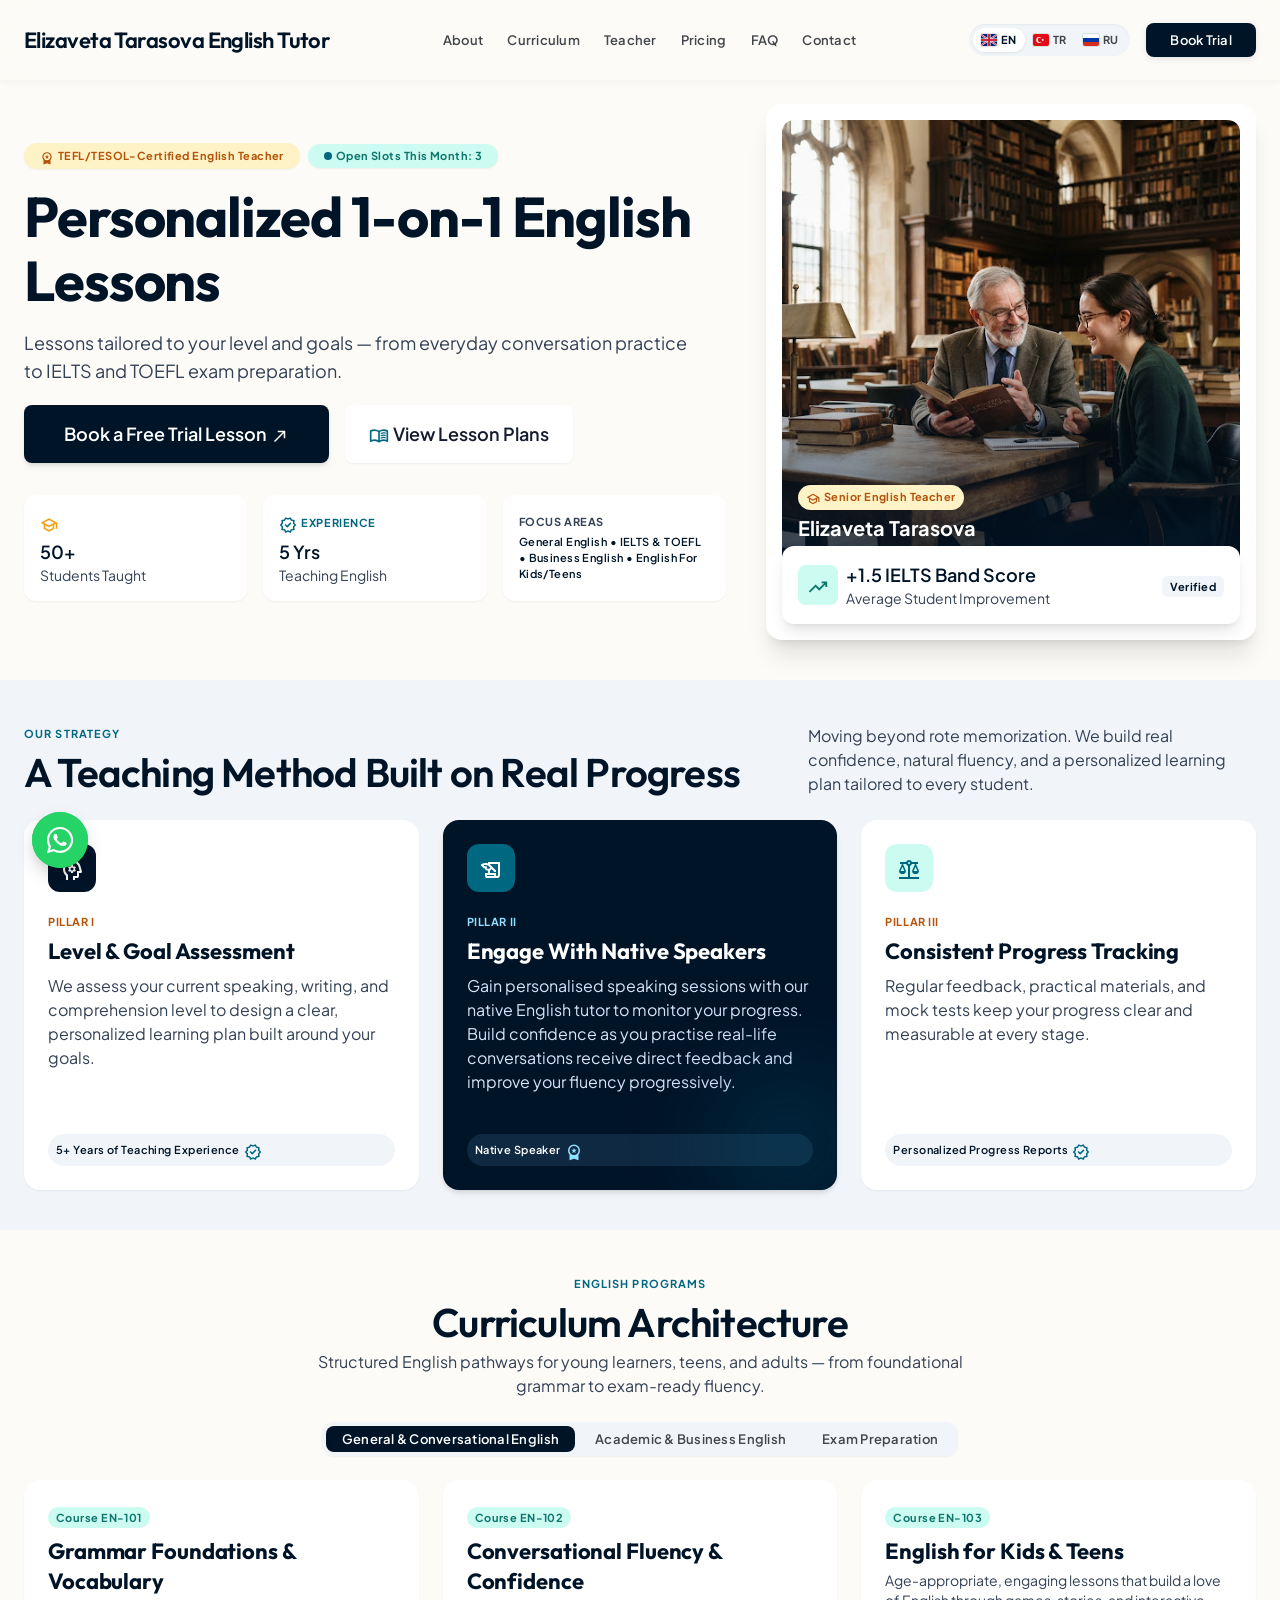
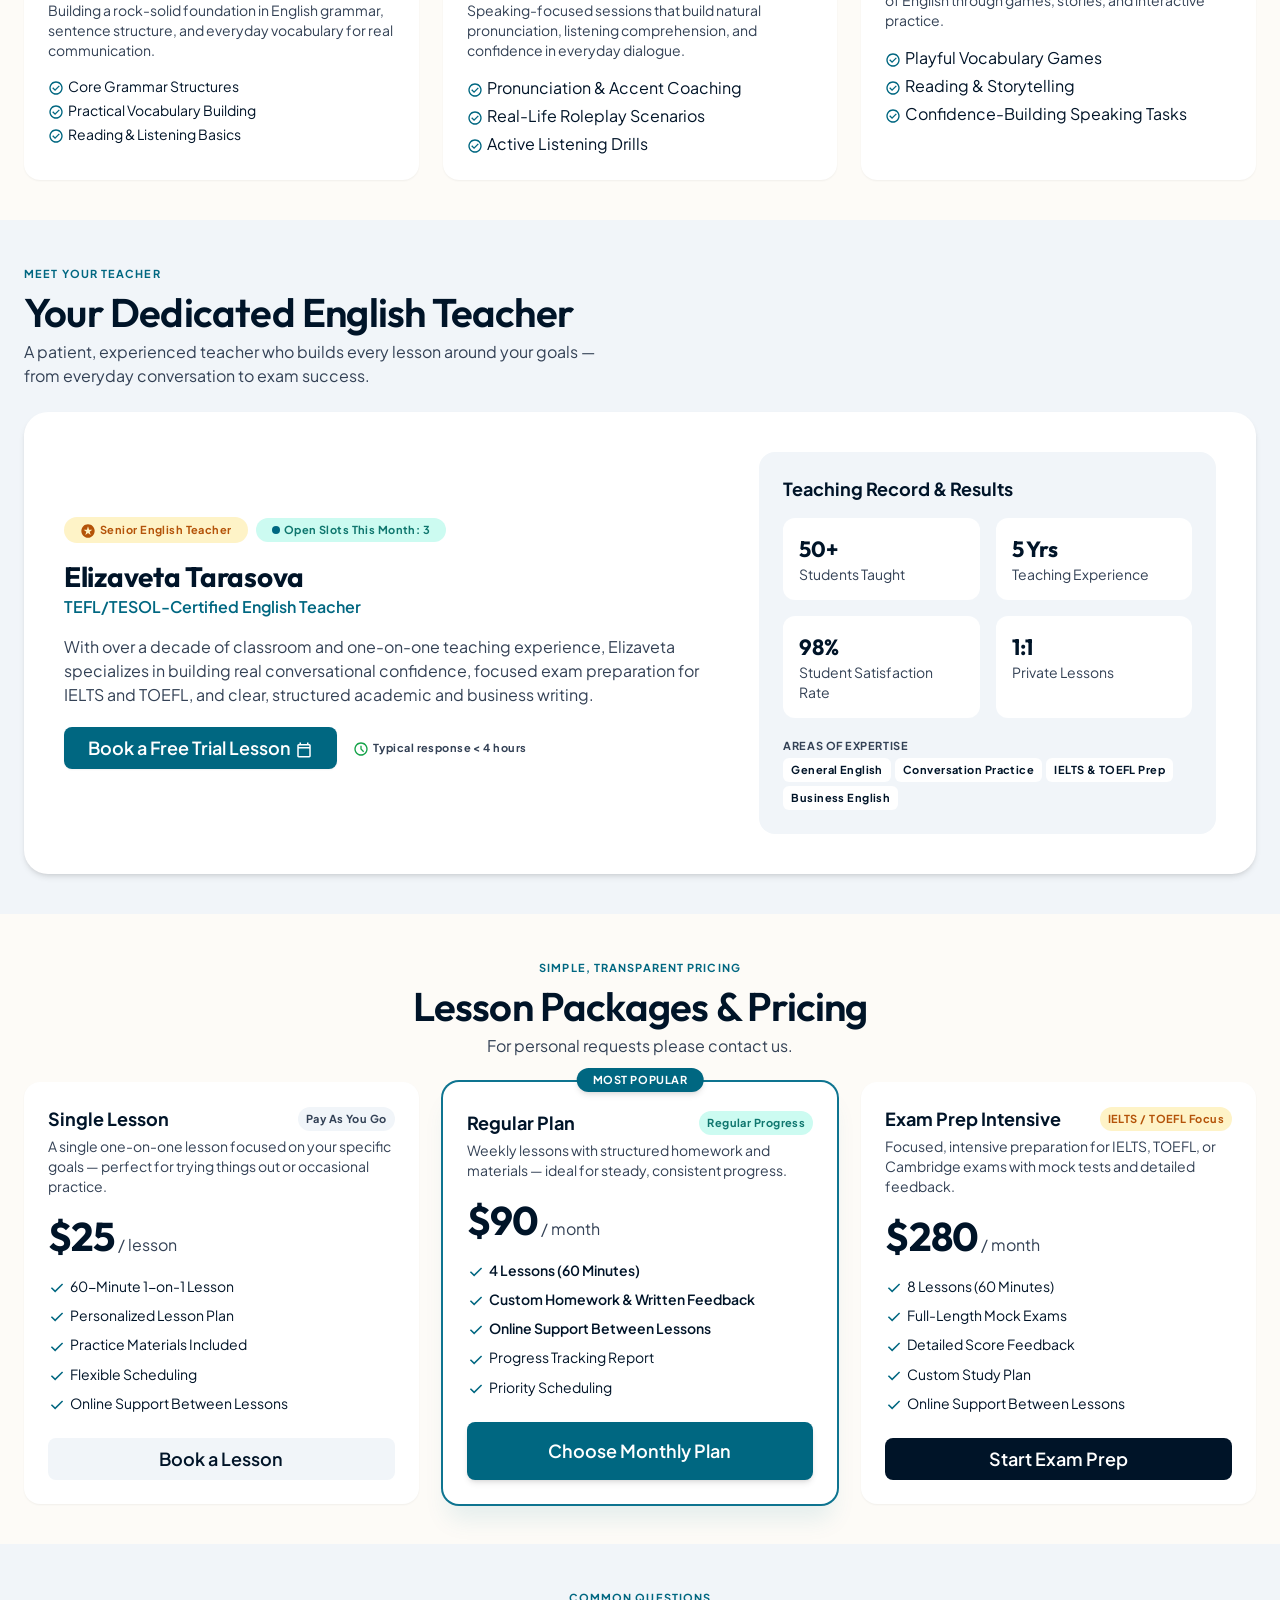
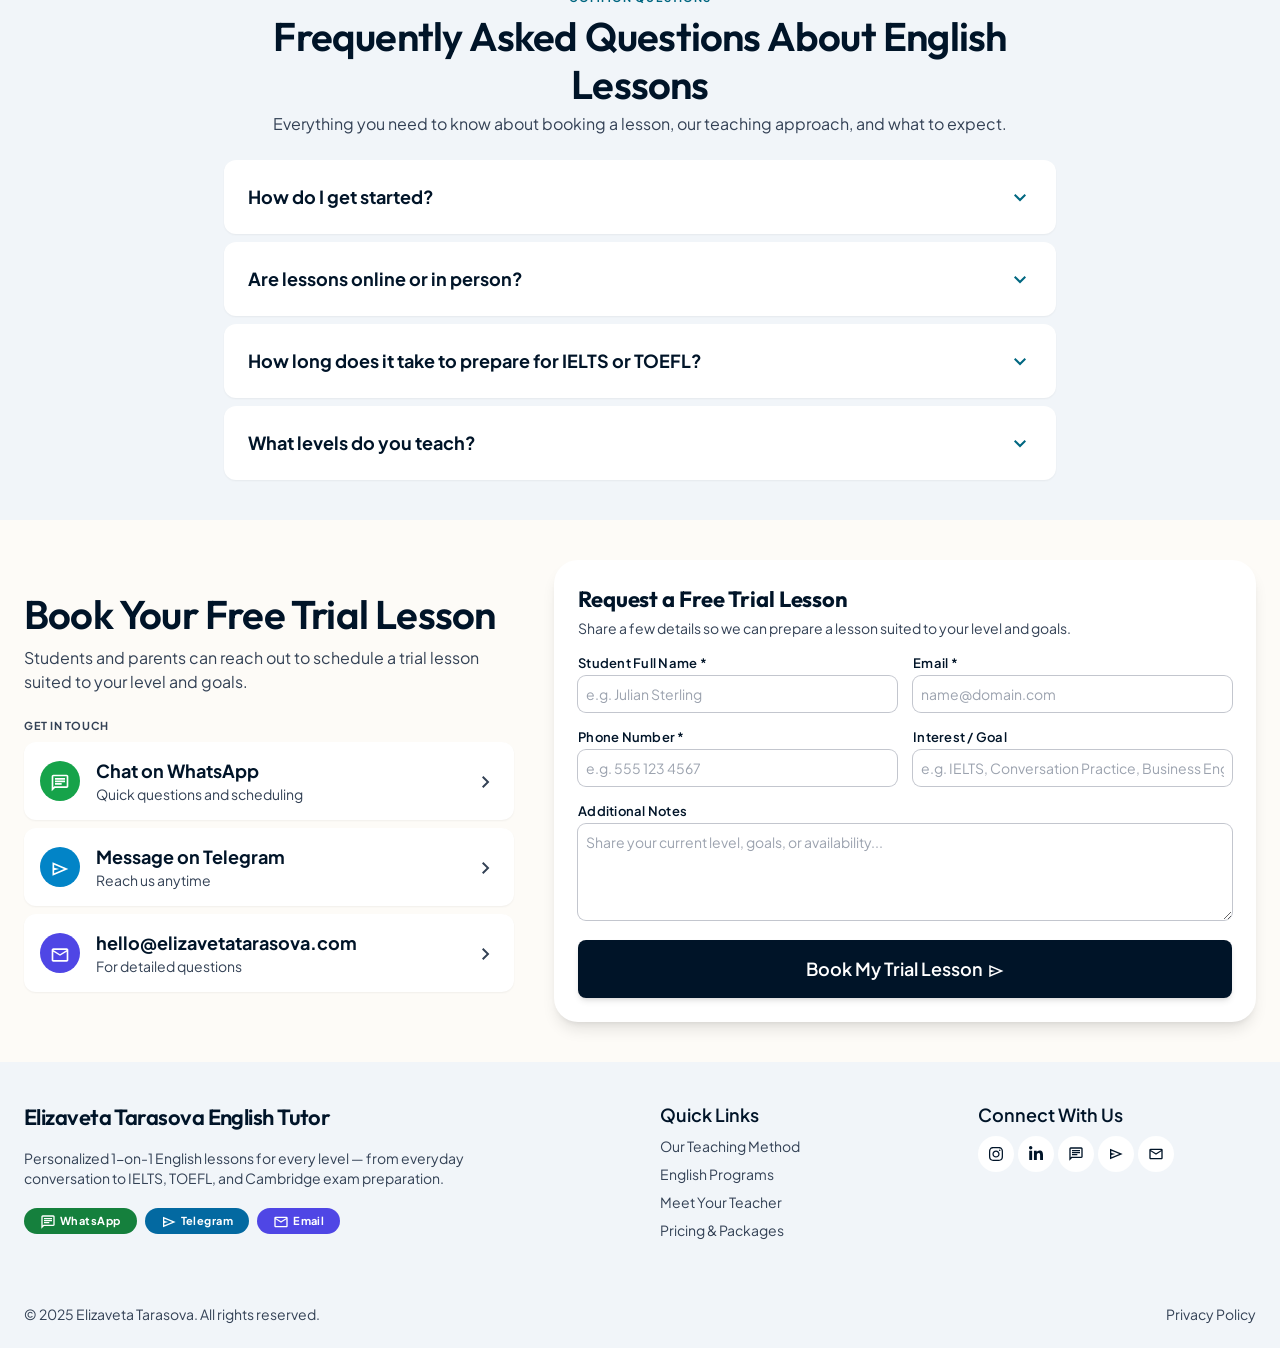
==== commit b981ca91: "Update website" ====
--- a/index.html
+++ b/index.html
@@ -1,8 +1,8 @@
 <!DOCTYPE html>
-<html class="scroll-smooth" lang="en"><head><meta charset="utf-8"/><meta http-equiv="Content-Security-Policy" content="default-src 'self'; script-src 'self'; style-src 'self'; img-src 'self'; font-src 'self'; connect-src 'self' https://formspree.io; form-action 'self' https://formspree.io; base-uri 'self'; object-src 'none';"/><meta content="width=device-width, initial-scale=1.0, viewport-fit=cover" name="viewport"/><title>Elizaveta Tarasova | 1-on-1 English Tutoring, IELTS &amp; TOEFL Prep</title><meta name="description" content="Personalized English tutoring for every level with Elizaveta Tarasova: conversational fluency, academic &amp; business English, and exam preparation for IELTS, TOEFL &amp; Cambridge. Book a free trial lesson today."/><meta name="robots" content="index, follow"/><meta name="theme-color" content="#001428"/><link rel="canonical" href="https://www.elizavetatarasova.com/"/><meta property="og:type" content="website"/><meta property="og:site_name" content="Elizaveta Tarasova"/><meta property="og:title" content="Elizaveta Tarasova | 1-on-1 English Tutoring, IELTS &amp; TOEFL Prep"/><meta property="og:description" content="Personalized English tutoring for every level with Elizaveta Tarasova: conversational fluency, academic &amp; business English, and exam preparation for IELTS, TOEFL &amp; Cambridge."/><meta property="og:image" content="https://www.elizavetatarasova.com/assets/og/og-image.png"/><meta property="og:image:width" content="1200"/><meta property="og:image:height" content="630"/><meta property="og:image:alt" content="Elizaveta Tarasova — personalized 1-on-1 English tutoring and exam preparation"/><meta property="og:url" content="https://www.elizavetatarasova.com/"/><meta property="og:locale" content="en_US"/><meta property="og:locale:alternate" content="tr_TR"/><meta property="og:locale:alternate" content="ru_RU"/><meta name="twitter:card" content="summary_large_image"/><meta name="twitter:title" content="Elizaveta Tarasova | 1-on-1 English Tutoring, IELTS &amp; TOEFL Prep"/><meta name="twitter:description" content="Personalized English tutoring for every level with Elizaveta Tarasova: conversational fluency, academic &amp; business English, and exam preparation for IELTS, TOEFL &amp; Cambridge."/><meta name="twitter:image" content="https://www.elizavetatarasova.com/assets/og/og-image.png"/><link rel="icon" href="assets/favicon/favicon.svg" type="image/svg+xml"/><link rel="icon" href="assets/favicon/favicon.ico" sizes="any"/><link rel="apple-touch-icon" href="assets/favicon/apple-touch-icon.png"/><link rel="stylesheet" href="assets/css/fonts.css"/><link rel="stylesheet" href="assets/css/tailwind.css"/><link rel="stylesheet" href="assets/css/site.css?v=20260917a"/>
-<script src="content-data.js?v=20260920a"></script>
-<script src="site-i18n.js?v=20260920a"></script>
-<script src="assets/js/site.js?v=20260920a" defer></script>
+<html class="scroll-smooth" lang="en"><head><meta charset="utf-8"/><meta http-equiv="Content-Security-Policy" content="default-src 'self'; script-src 'self'; style-src 'self'; img-src 'self'; font-src 'self'; connect-src 'self' https://formspree.io; form-action 'self' https://formspree.io; base-uri 'self'; object-src 'none';"/><meta content="width=device-width, initial-scale=1.0, viewport-fit=cover" name="viewport"/><title>Elizaveta Tarasova | 1-on-1 English Tutoring, IELTS &amp; TOEFL Prep</title><meta name="description" content="Personalized English tutoring for every level with Elizaveta Tarasova: conversational fluency, academic &amp; business English, and exam preparation for IELTS, TOEFL &amp; Cambridge. Book a free trial lesson today."/><meta name="robots" content="index, follow"/><meta name="theme-color" content="#001428"/><link rel="canonical" href="https://www.elizavetatarasova.com/"/><meta property="og:type" content="website"/><meta property="og:site_name" content="Elizaveta Tarasova"/><meta property="og:title" content="Elizaveta Tarasova | 1-on-1 English Tutoring, IELTS &amp; TOEFL Prep"/><meta property="og:description" content="Personalized English tutoring for every level with Elizaveta Tarasova: conversational fluency, academic &amp; business English, and exam preparation for IELTS, TOEFL &amp; Cambridge."/><meta property="og:image" content="https://www.elizavetatarasova.com/assets/og/og-image.png"/><meta property="og:image:width" content="1200"/><meta property="og:image:height" content="630"/><meta property="og:image:alt" content="Elizaveta Tarasova — personalized 1-on-1 English tutoring and exam preparation"/><meta property="og:url" content="https://www.elizavetatarasova.com/"/><meta property="og:locale" content="en_US"/><meta property="og:locale:alternate" content="tr_TR"/><meta property="og:locale:alternate" content="ru_RU"/><meta name="twitter:card" content="summary_large_image"/><meta name="twitter:title" content="Elizaveta Tarasova | 1-on-1 English Tutoring, IELTS &amp; TOEFL Prep"/><meta name="twitter:description" content="Personalized English tutoring for every level with Elizaveta Tarasova: conversational fluency, academic &amp; business English, and exam preparation for IELTS, TOEFL &amp; Cambridge."/><meta name="twitter:image" content="https://www.elizavetatarasova.com/assets/og/og-image.png"/><link rel="icon" href="assets/favicon/favicon.svg" type="image/svg+xml"/><link rel="icon" href="assets/favicon/favicon.ico" sizes="any"/><link rel="apple-touch-icon" href="assets/favicon/apple-touch-icon.png"/><link rel="stylesheet" href="assets/css/fonts.css"/><link rel="stylesheet" href="assets/css/tailwind.css"/><link rel="stylesheet" href="assets/css/site.css?v=20260920b"/>
+<script src="content-data.js?v=20260920b"></script>
+<script src="site-i18n.js?v=20260920b"></script>
+<script src="assets/js/site.js?v=20260920b" defer></script>
 <script type="application/ld+json">
 {
   "@context": "https://schema.org",
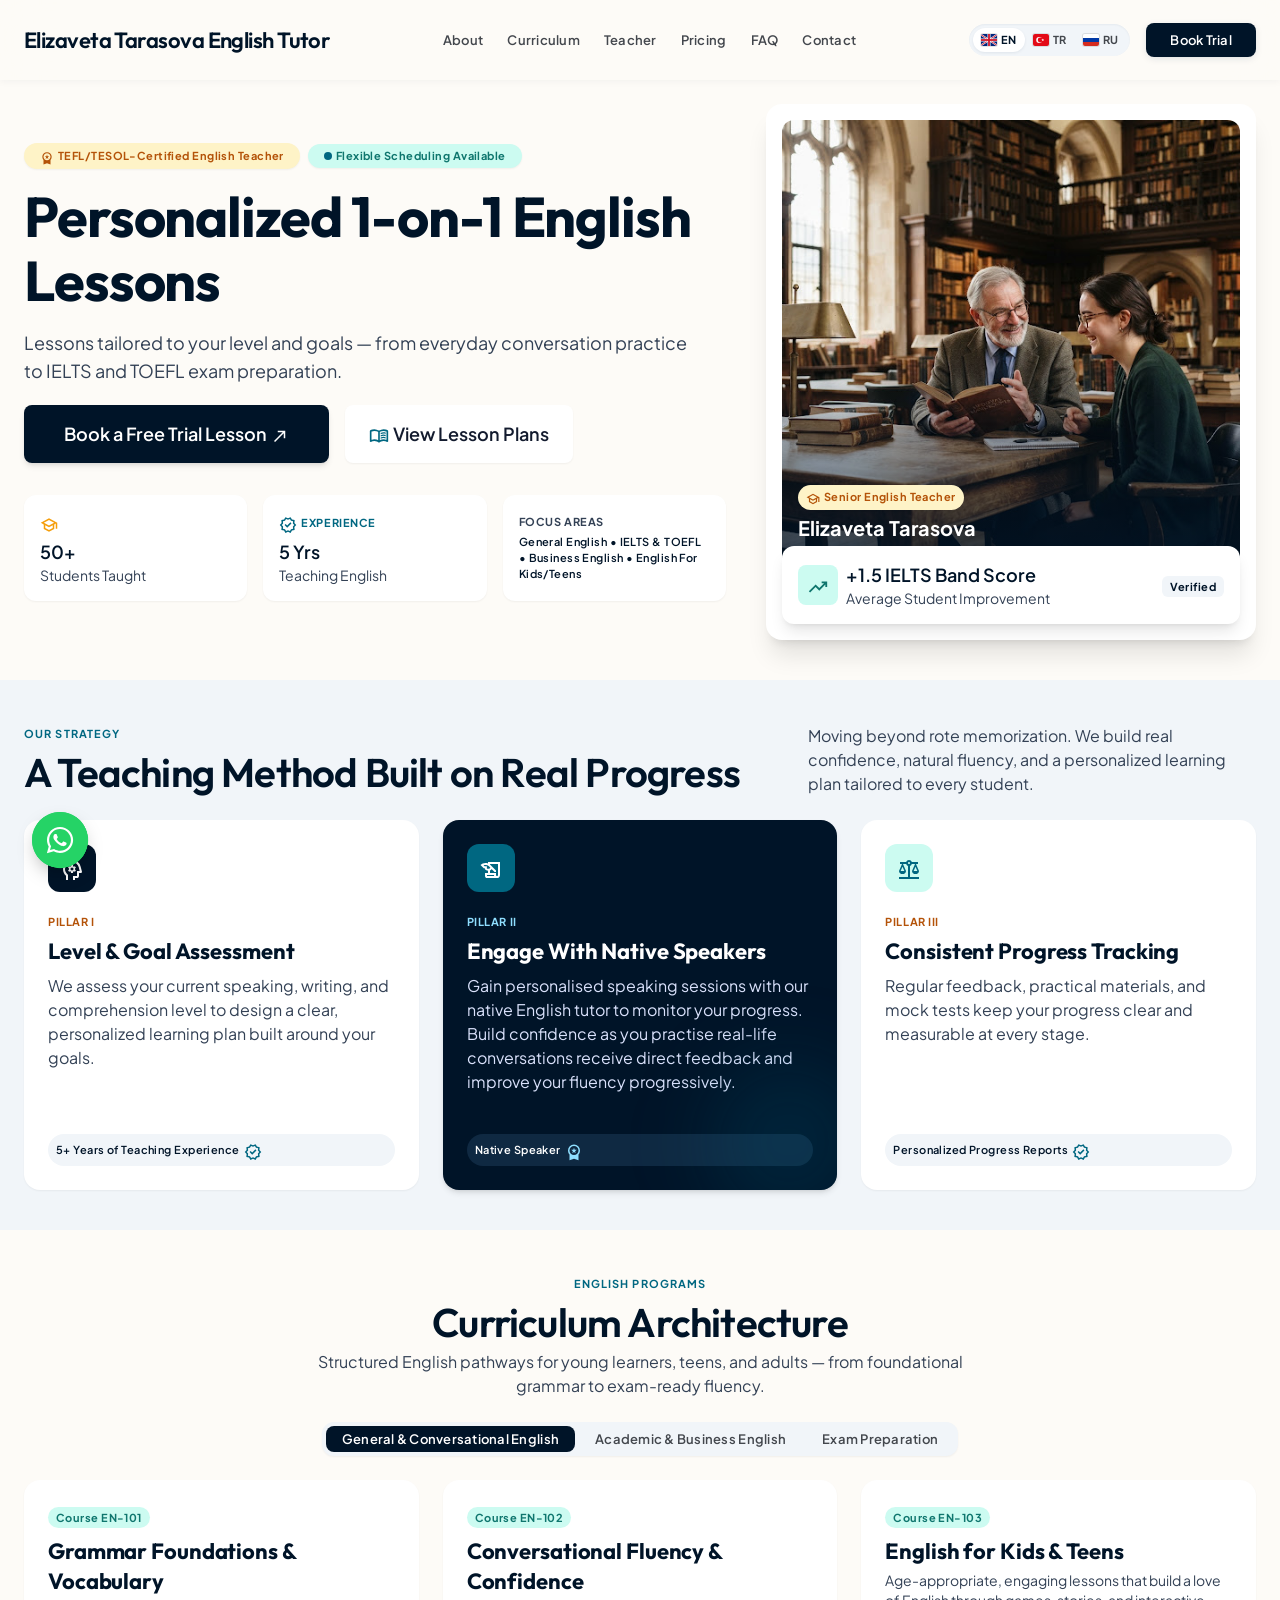
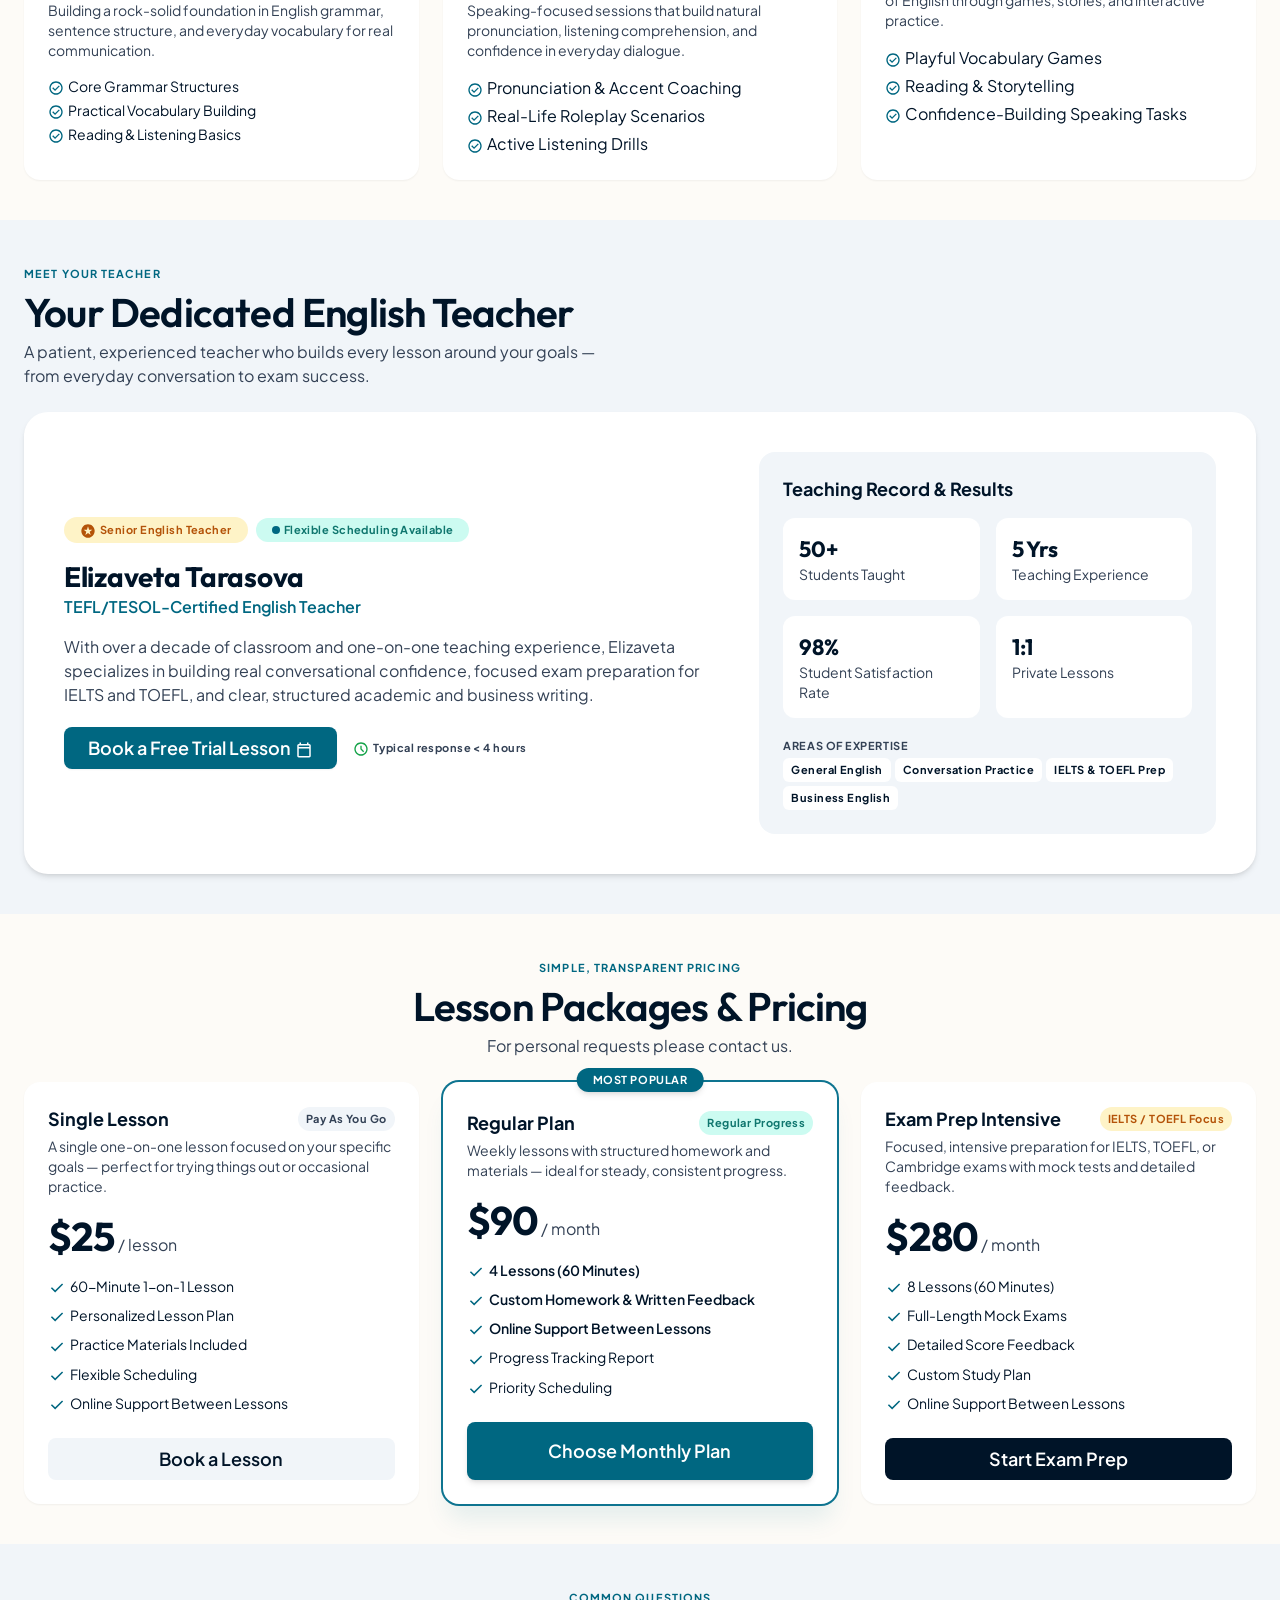
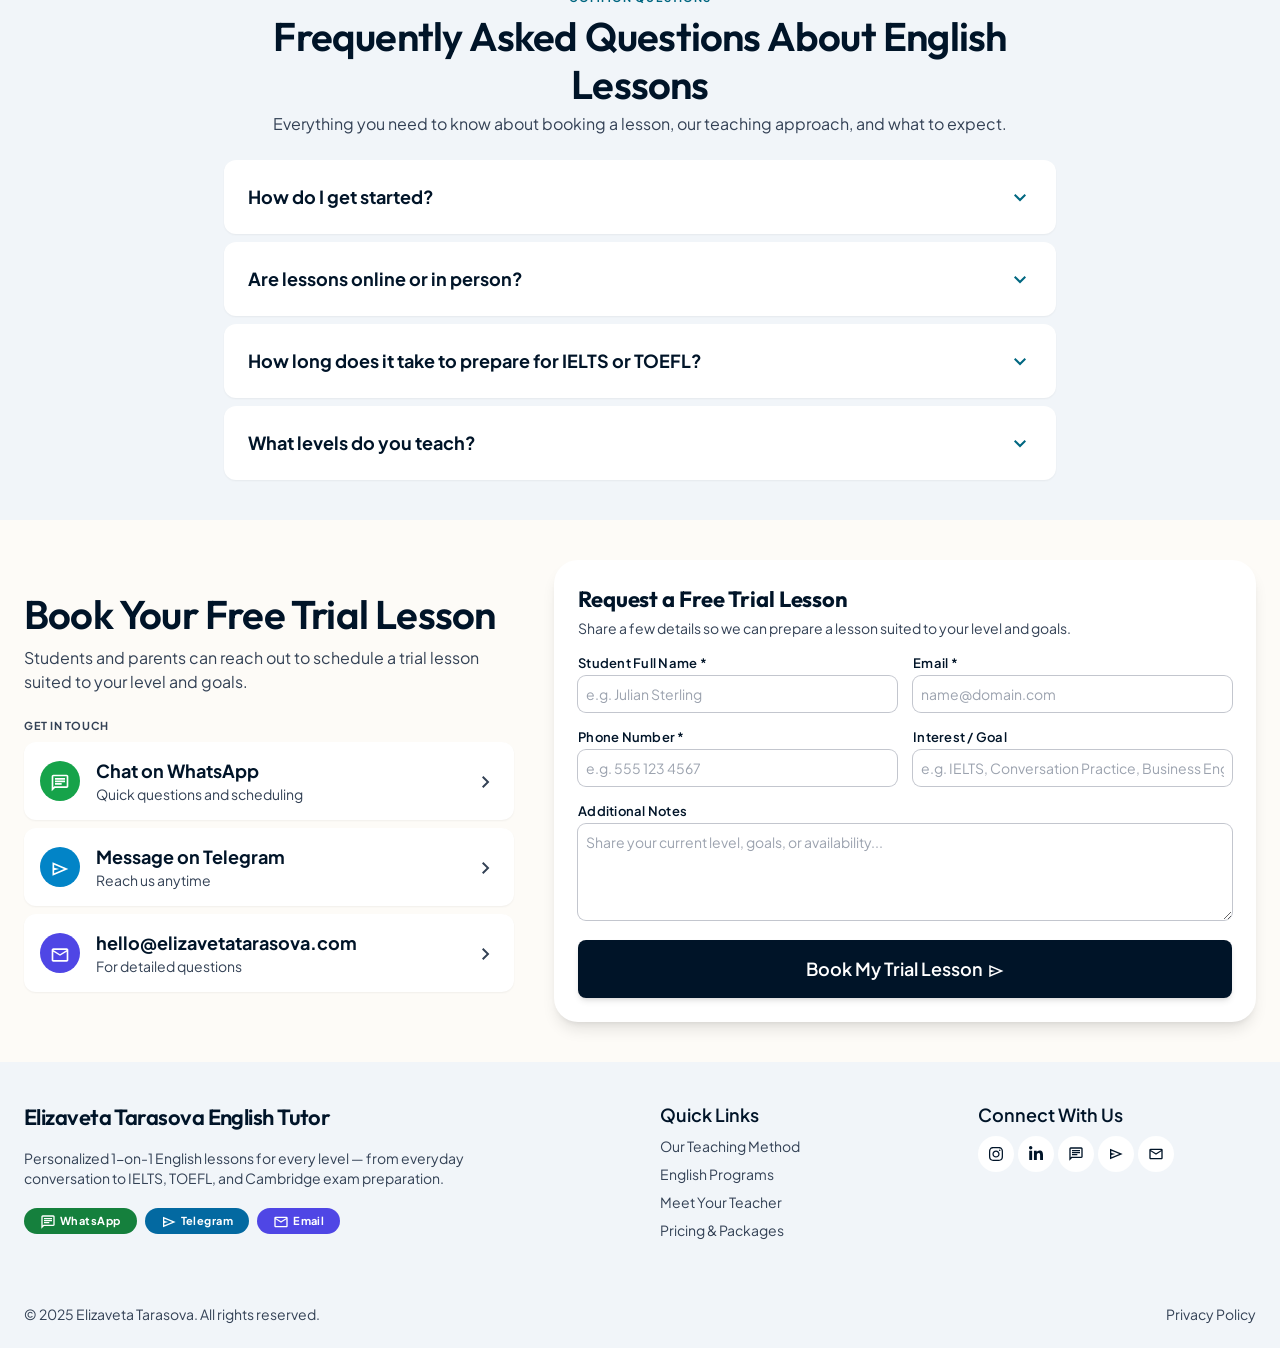
==== commit 13f89795: "review" ====
--- a/index.html
+++ b/index.html
@@ -1,8 +1,8 @@
 <!DOCTYPE html>
-<html class="scroll-smooth" lang="en"><head><meta charset="utf-8"/><meta http-equiv="Content-Security-Policy" content="default-src 'self'; script-src 'self'; style-src 'self'; img-src 'self'; font-src 'self'; connect-src 'self' https://formspree.io; form-action 'self' https://formspree.io; base-uri 'self'; object-src 'none';"/><meta content="width=device-width, initial-scale=1.0, viewport-fit=cover" name="viewport"/><title>Elizaveta Tarasova | 1-on-1 English Tutoring, IELTS &amp; TOEFL Prep</title><meta name="description" content="Personalized English tutoring for every level with Elizaveta Tarasova: conversational fluency, academic &amp; business English, and exam preparation for IELTS, TOEFL &amp; Cambridge. Book a free trial lesson today."/><meta name="robots" content="index, follow"/><meta name="theme-color" content="#001428"/><link rel="canonical" href="https://www.elizavetatarasova.com/"/><meta property="og:type" content="website"/><meta property="og:site_name" content="Elizaveta Tarasova"/><meta property="og:title" content="Elizaveta Tarasova | 1-on-1 English Tutoring, IELTS &amp; TOEFL Prep"/><meta property="og:description" content="Personalized English tutoring for every level with Elizaveta Tarasova: conversational fluency, academic &amp; business English, and exam preparation for IELTS, TOEFL &amp; Cambridge."/><meta property="og:image" content="https://www.elizavetatarasova.com/assets/og/og-image.png"/><meta property="og:image:width" content="1200"/><meta property="og:image:height" content="630"/><meta property="og:image:alt" content="Elizaveta Tarasova — personalized 1-on-1 English tutoring and exam preparation"/><meta property="og:url" content="https://www.elizavetatarasova.com/"/><meta property="og:locale" content="en_US"/><meta property="og:locale:alternate" content="tr_TR"/><meta property="og:locale:alternate" content="ru_RU"/><meta name="twitter:card" content="summary_large_image"/><meta name="twitter:title" content="Elizaveta Tarasova | 1-on-1 English Tutoring, IELTS &amp; TOEFL Prep"/><meta name="twitter:description" content="Personalized English tutoring for every level with Elizaveta Tarasova: conversational fluency, academic &amp; business English, and exam preparation for IELTS, TOEFL &amp; Cambridge."/><meta name="twitter:image" content="https://www.elizavetatarasova.com/assets/og/og-image.png"/><link rel="icon" href="assets/favicon/favicon.svg" type="image/svg+xml"/><link rel="icon" href="assets/favicon/favicon.ico" sizes="any"/><link rel="apple-touch-icon" href="assets/favicon/apple-touch-icon.png"/><link rel="stylesheet" href="assets/css/fonts.css"/><link rel="stylesheet" href="assets/css/tailwind.css"/><link rel="stylesheet" href="assets/css/site.css?v=20260920b"/>
-<script src="content-data.js?v=20260920b"></script>
-<script src="site-i18n.js?v=20260920b"></script>
-<script src="assets/js/site.js?v=20260920b" defer></script>
+<html class="scroll-smooth" lang="en"><head><meta charset="utf-8"/><meta http-equiv="Content-Security-Policy" content="default-src 'self'; script-src 'self'; style-src 'self'; img-src 'self'; font-src 'self'; connect-src 'self' http://localhost:5080; form-action 'self'; base-uri 'self'; object-src 'none';"/><meta content="width=device-width, initial-scale=1.0, viewport-fit=cover" name="viewport"/><title>Elizaveta Tarasova | 1-on-1 English Tutoring, IELTS &amp; TOEFL Prep</title><meta name="description" content="Personalized English tutoring for every level with Elizaveta Tarasova: conversational fluency, academic &amp; business English, and exam preparation for IELTS, TOEFL &amp; Cambridge. Book a free trial lesson today."/><meta name="robots" content="index, follow"/><meta name="theme-color" content="#001428"/><link rel="canonical" href="https://www.elizavetatarasova.com/"/><meta property="og:type" content="website"/><meta property="og:site_name" content="Elizaveta Tarasova"/><meta property="og:title" content="Elizaveta Tarasova | 1-on-1 English Tutoring, IELTS &amp; TOEFL Prep"/><meta property="og:description" content="Personalized English tutoring for every level with Elizaveta Tarasova: conversational fluency, academic &amp; business English, and exam preparation for IELTS, TOEFL &amp; Cambridge."/><meta property="og:image" content="https://www.elizavetatarasova.com/assets/og/og-image.png"/><meta property="og:image:width" content="1200"/><meta property="og:image:height" content="630"/><meta property="og:image:alt" content="Elizaveta Tarasova — personalized 1-on-1 English tutoring and exam preparation"/><meta property="og:url" content="https://www.elizavetatarasova.com/"/><meta property="og:locale" content="en_US"/><meta property="og:locale:alternate" content="tr_TR"/><meta property="og:locale:alternate" content="ru_RU"/><meta name="twitter:card" content="summary_large_image"/><meta name="twitter:title" content="Elizaveta Tarasova | 1-on-1 English Tutoring, IELTS &amp; TOEFL Prep"/><meta name="twitter:description" content="Personalized English tutoring for every level with Elizaveta Tarasova: conversational fluency, academic &amp; business English, and exam preparation for IELTS, TOEFL &amp; Cambridge."/><meta name="twitter:image" content="https://www.elizavetatarasova.com/assets/og/og-image.png"/><link rel="icon" href="assets/favicon/favicon.svg" type="image/svg+xml"/><link rel="icon" href="assets/favicon/favicon.ico" sizes="any"/><link rel="apple-touch-icon" href="assets/favicon/apple-touch-icon.png"/><link rel="stylesheet" href="assets/css/fonts.css"/><link rel="stylesheet" href="assets/css/tailwind.css"/><link rel="stylesheet" href="assets/css/site.css?v=20260923b"/>
+<script src="assets/js/config.js?v=20260923b"></script><script src="content-data.js?v=20260923b"></script>
+<script src="site-i18n.js?v=20260923b"></script>
+<script src="assets/js/site.js?v=20260923b" defer></script>
 <script type="application/ld+json">
 {
   "@context": "https://schema.org",
@@ -603,7 +603,7 @@
 <p class="font-body-sm text-body-sm text-text-slate-muted mt-space-xs pb-space-md" data-i18n="contact.formSubtitle">
 Share a few details so we can prepare a lesson suited to your level and goals.
 </p>
-<form class="flex flex-col gap-space-md" id="consultation-form" action="https://formspree.io/f/mbgjnvvk" method="POST">
+<form class="flex flex-col gap-space-md" id="consultation-form">
 <div class="grid grid-cols-1 sm:grid-cols-2 gap-space-md">
 <div class="flex flex-col gap-space-xs min-w-0">
 <label class="font-label-md text-label-md text-primary" for="student-name" data-i18n="contact.fieldStudentName">Student Full Name *</label>
--- a/assets/css/site.css
+++ b/assets/css/site.css
@@ -150,3 +150,21 @@
 .footer-channel-pill-whatsapp:hover { background-color: #166534; }
 .footer-channel-pill-telegram { background-color: #0369a1; }
 .footer-channel-pill-telegram:hover { background-color: #075985; }
+
+/* Active curriculum tab: keep white text on the dark pill even while hovered/focused
+   (touch devices keep :hover stuck after a tap, which made hover:text-on-surface win). */
+.curriculum-tab-btn.bg-primary,
+.curriculum-tab-btn.bg-primary:hover,
+.curriculum-tab-btn.bg-primary:focus,
+.curriculum-tab-btn.bg-primary:active { color: #fff; }
+.curriculum-tab-btn { transition: none; }
+.curriculum-tab-btn.bg-primary { color: #fff !important; background-color: #001428; }
+.curriculum-tab-btn:not(.bg-primary) { color: #43474D; background-color: transparent; }
+
+/* Brief dim/undim while site.js swaps in database content over the content-data.js defaults —
+   see showLang() in assets/js/site.js. Kept off entirely under prefers-reduced-motion. */
+html { transition: opacity 150ms ease-out; }
+html.content-refreshing { opacity: .55; }
+@media (prefers-reduced-motion: reduce) {
+  html { transition: none; }
+}
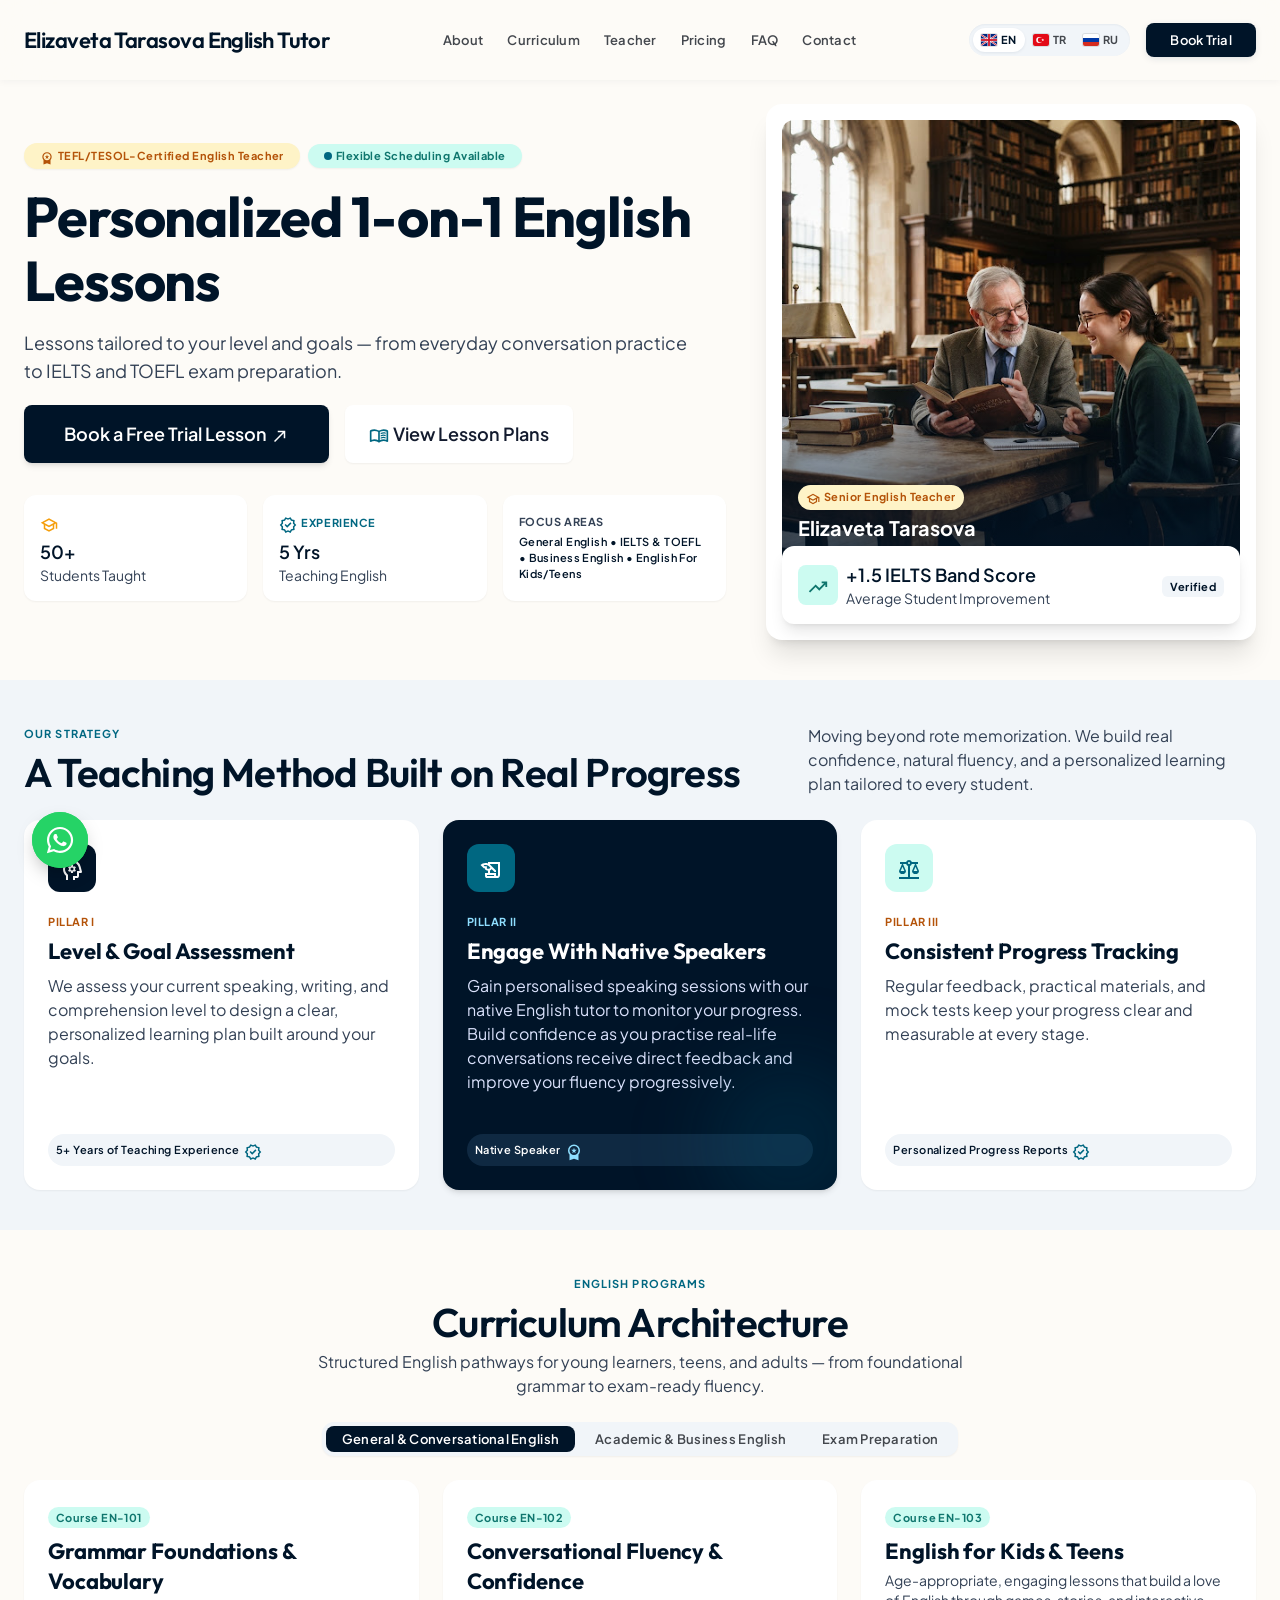
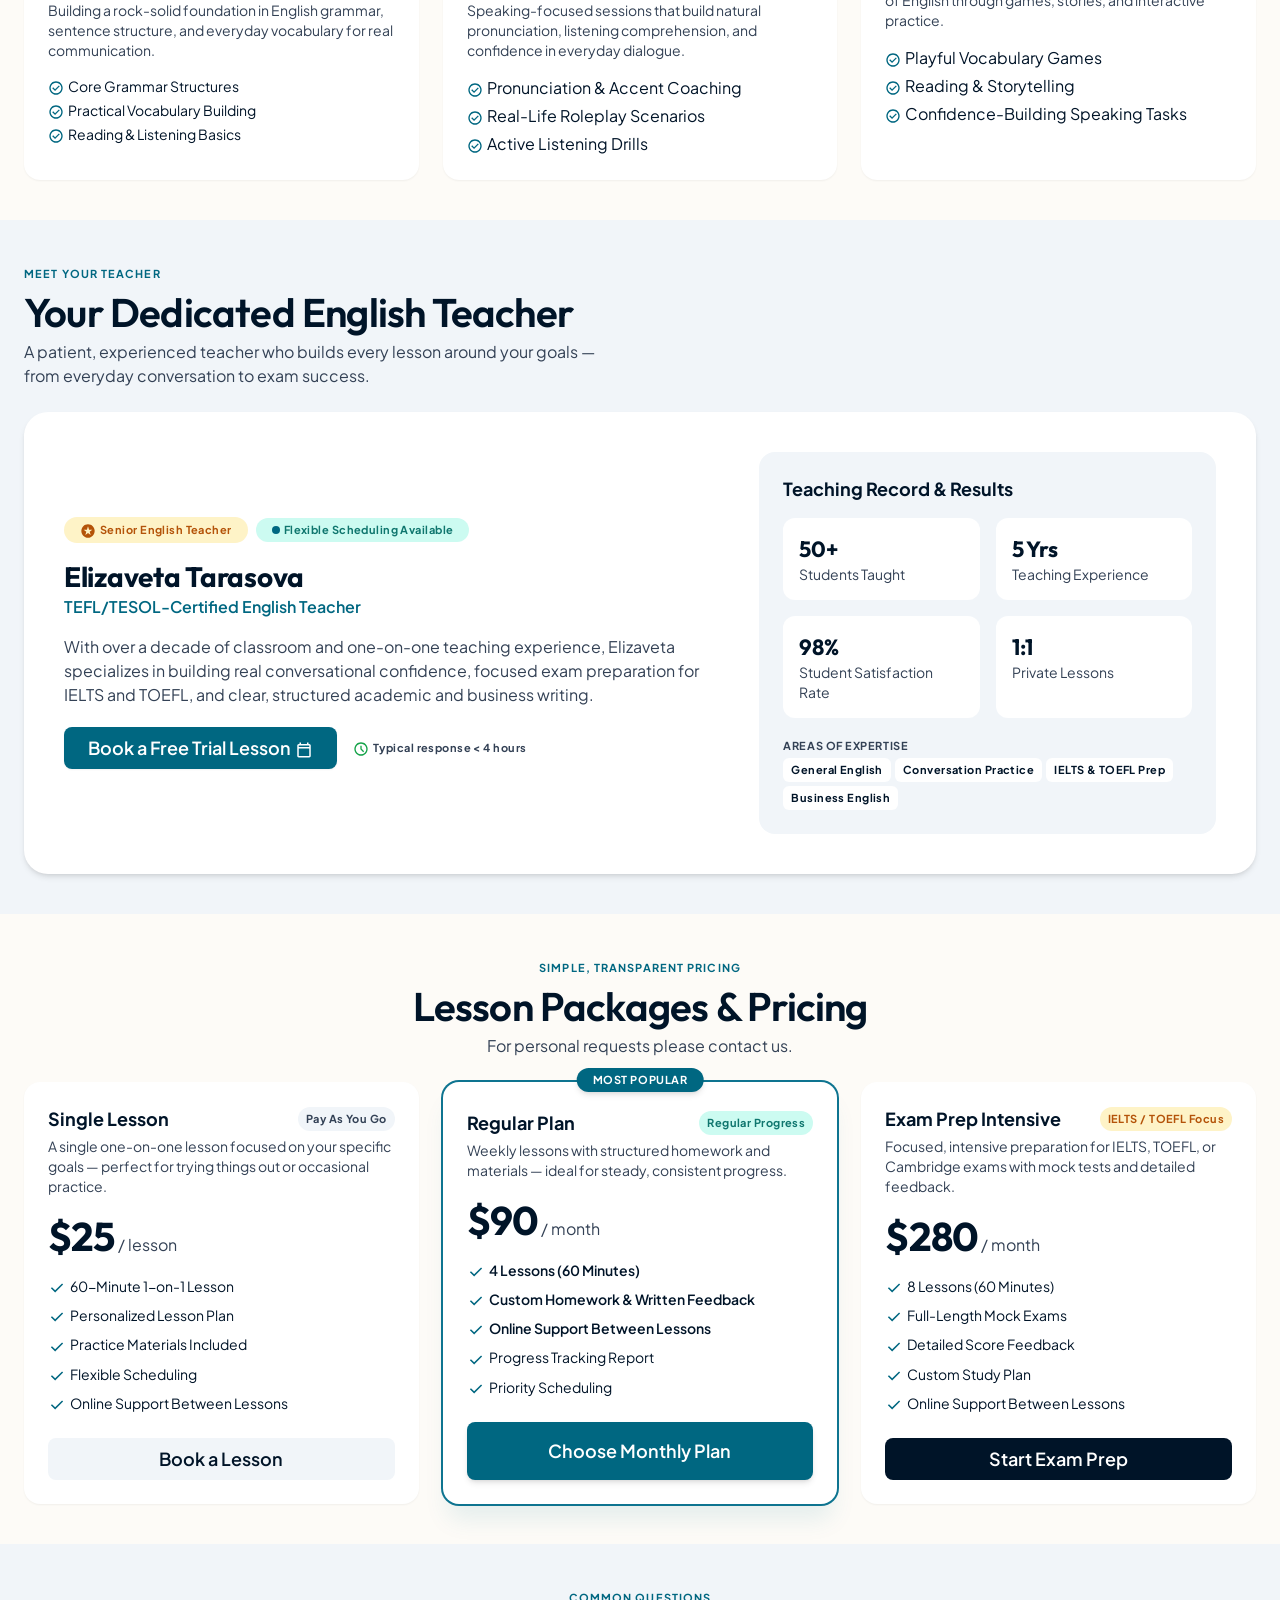
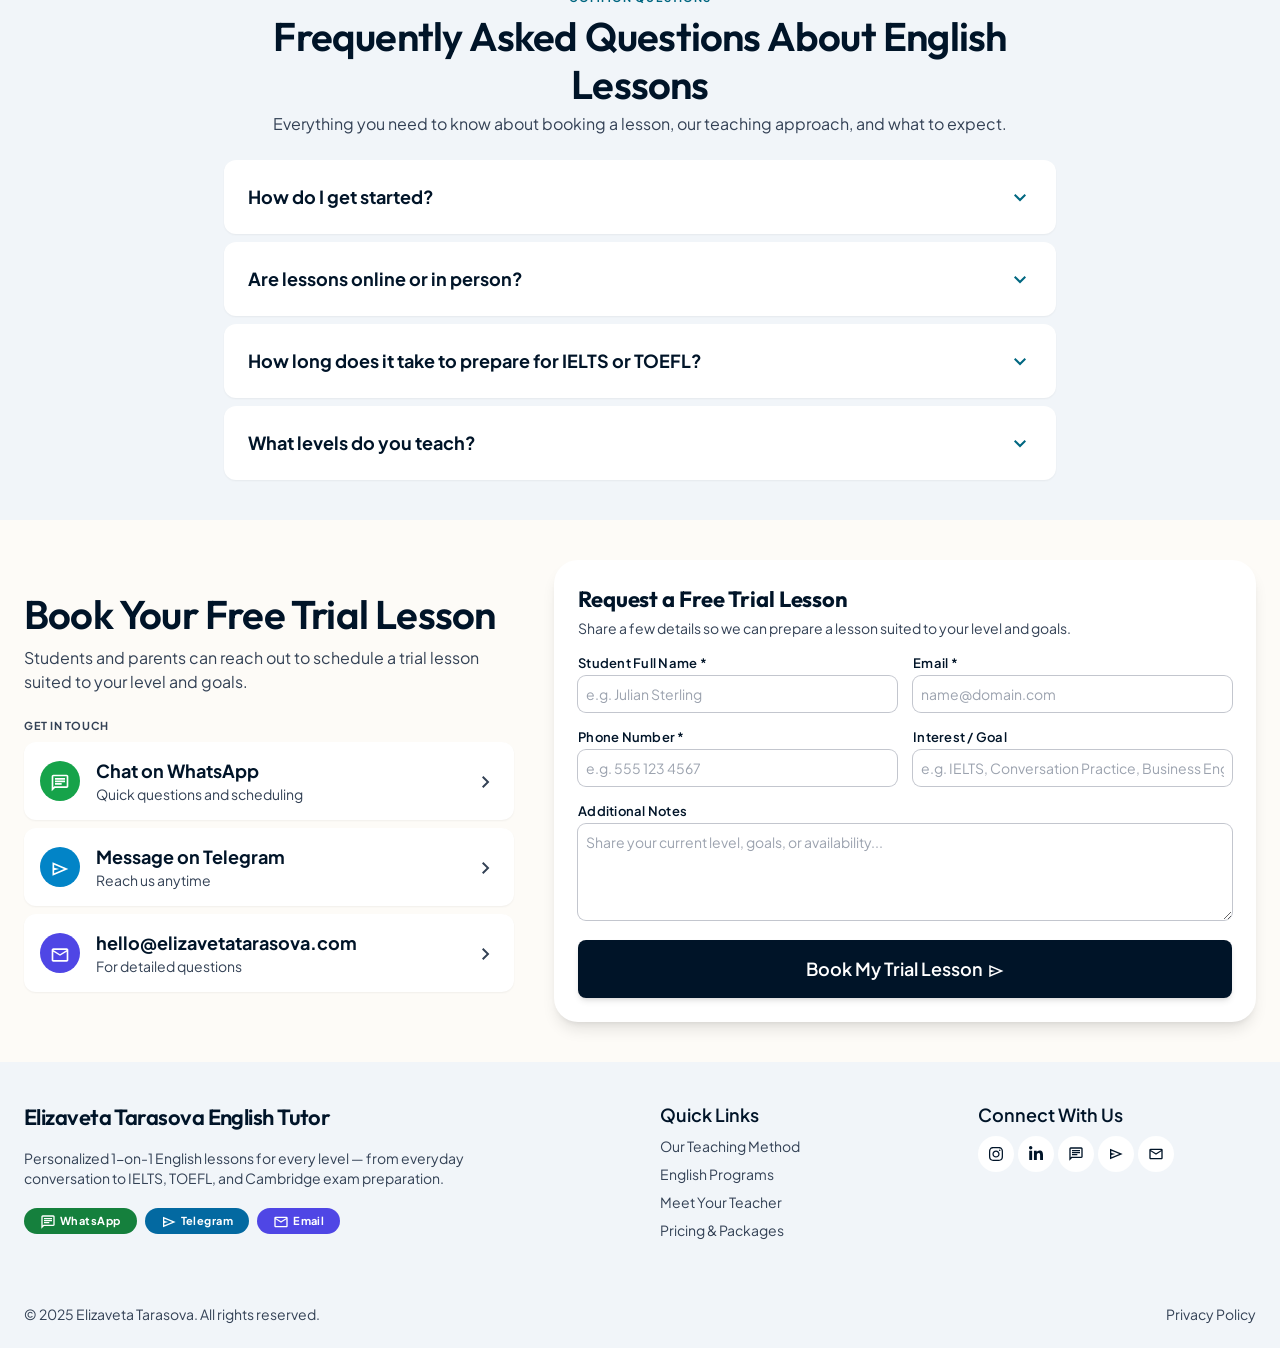
==== commit 5c1d33f6: "update images" ====
--- a/index.html
+++ b/index.html
@@ -1,8 +1,8 @@
 <!DOCTYPE html>
-<html class="scroll-smooth" lang="en"><head><meta charset="utf-8"/><meta http-equiv="Content-Security-Policy" content="default-src 'self'; script-src 'self'; style-src 'self'; img-src 'self'; font-src 'self'; connect-src 'self' http://localhost:5080; form-action 'self'; base-uri 'self'; object-src 'none';"/><meta content="width=device-width, initial-scale=1.0, viewport-fit=cover" name="viewport"/><title>Elizaveta Tarasova | 1-on-1 English Tutoring, IELTS &amp; TOEFL Prep</title><meta name="description" content="Personalized English tutoring for every level with Elizaveta Tarasova: conversational fluency, academic &amp; business English, and exam preparation for IELTS, TOEFL &amp; Cambridge. Book a free trial lesson today."/><meta name="robots" content="index, follow"/><meta name="theme-color" content="#001428"/><link rel="canonical" href="https://www.elizavetatarasova.com/"/><meta property="og:type" content="website"/><meta property="og:site_name" content="Elizaveta Tarasova"/><meta property="og:title" content="Elizaveta Tarasova | 1-on-1 English Tutoring, IELTS &amp; TOEFL Prep"/><meta property="og:description" content="Personalized English tutoring for every level with Elizaveta Tarasova: conversational fluency, academic &amp; business English, and exam preparation for IELTS, TOEFL &amp; Cambridge."/><meta property="og:image" content="https://www.elizavetatarasova.com/assets/og/og-image.png"/><meta property="og:image:width" content="1200"/><meta property="og:image:height" content="630"/><meta property="og:image:alt" content="Elizaveta Tarasova — personalized 1-on-1 English tutoring and exam preparation"/><meta property="og:url" content="https://www.elizavetatarasova.com/"/><meta property="og:locale" content="en_US"/><meta property="og:locale:alternate" content="tr_TR"/><meta property="og:locale:alternate" content="ru_RU"/><meta name="twitter:card" content="summary_large_image"/><meta name="twitter:title" content="Elizaveta Tarasova | 1-on-1 English Tutoring, IELTS &amp; TOEFL Prep"/><meta name="twitter:description" content="Personalized English tutoring for every level with Elizaveta Tarasova: conversational fluency, academic &amp; business English, and exam preparation for IELTS, TOEFL &amp; Cambridge."/><meta name="twitter:image" content="https://www.elizavetatarasova.com/assets/og/og-image.png"/><link rel="icon" href="assets/favicon/favicon.svg" type="image/svg+xml"/><link rel="icon" href="assets/favicon/favicon.ico" sizes="any"/><link rel="apple-touch-icon" href="assets/favicon/apple-touch-icon.png"/><link rel="stylesheet" href="assets/css/fonts.css"/><link rel="stylesheet" href="assets/css/tailwind.css"/><link rel="stylesheet" href="assets/css/site.css?v=20260923b"/>
-<script src="assets/js/config.js?v=20260923b"></script><script src="content-data.js?v=20260923b"></script>
-<script src="site-i18n.js?v=20260923b"></script>
-<script src="assets/js/site.js?v=20260923b" defer></script>
+<html class="scroll-smooth" lang="en"><head><meta charset="utf-8"/><meta http-equiv="Content-Security-Policy" content="default-src 'self'; script-src 'self'; style-src 'self'; img-src 'self'; font-src 'self'; connect-src 'self' http://localhost:5080; form-action 'self'; base-uri 'self'; object-src 'none';"/><meta content="width=device-width, initial-scale=1.0, viewport-fit=cover" name="viewport"/><title>Elizaveta Tarasova | 1-on-1 English Tutoring, IELTS &amp; TOEFL Prep</title><meta name="description" content="Personalized English tutoring for every level with Elizaveta Tarasova: conversational fluency, academic &amp; business English, and exam preparation for IELTS, TOEFL &amp; Cambridge. Book a free trial lesson today."/><meta name="robots" content="index, follow"/><meta name="theme-color" content="#001428"/><link rel="canonical" href="https://www.elizavetatarasova.com/"/><meta property="og:type" content="website"/><meta property="og:site_name" content="Elizaveta Tarasova"/><meta property="og:title" content="Elizaveta Tarasova | 1-on-1 English Tutoring, IELTS &amp; TOEFL Prep"/><meta property="og:description" content="Personalized English tutoring for every level with Elizaveta Tarasova: conversational fluency, academic &amp; business English, and exam preparation for IELTS, TOEFL &amp; Cambridge."/><meta property="og:image" content="https://www.elizavetatarasova.com/assets/og/og-image.png"/><meta property="og:image:width" content="1200"/><meta property="og:image:height" content="630"/><meta property="og:image:alt" content="Elizaveta Tarasova — personalized 1-on-1 English tutoring and exam preparation"/><meta property="og:url" content="https://www.elizavetatarasova.com/"/><meta property="og:locale" content="en_US"/><meta property="og:locale:alternate" content="tr_TR"/><meta property="og:locale:alternate" content="ru_RU"/><meta name="twitter:card" content="summary_large_image"/><meta name="twitter:title" content="Elizaveta Tarasova | 1-on-1 English Tutoring, IELTS &amp; TOEFL Prep"/><meta name="twitter:description" content="Personalized English tutoring for every level with Elizaveta Tarasova: conversational fluency, academic &amp; business English, and exam preparation for IELTS, TOEFL &amp; Cambridge."/><meta name="twitter:image" content="https://www.elizavetatarasova.com/assets/og/og-image.png"/><link rel="icon" href="assets/favicon/favicon.svg" type="image/svg+xml"/><link rel="icon" href="assets/favicon/favicon.ico" sizes="any"/><link rel="apple-touch-icon" href="assets/favicon/apple-touch-icon.png"/><link rel="stylesheet" href="assets/css/fonts.css"/><link rel="stylesheet" href="assets/css/tailwind.css"/><link rel="stylesheet" href="assets/css/site.css?v=20260924b"/>
+<script src="assets/js/config.js?v=20260924b"></script><script src="content-data.js?v=20260924b"></script>
+<script src="site-i18n.js?v=20260924b"></script>
+<script src="assets/js/site.js?v=20260924b" defer></script>
 <script type="application/ld+json">
 {
   "@context": "https://schema.org",
